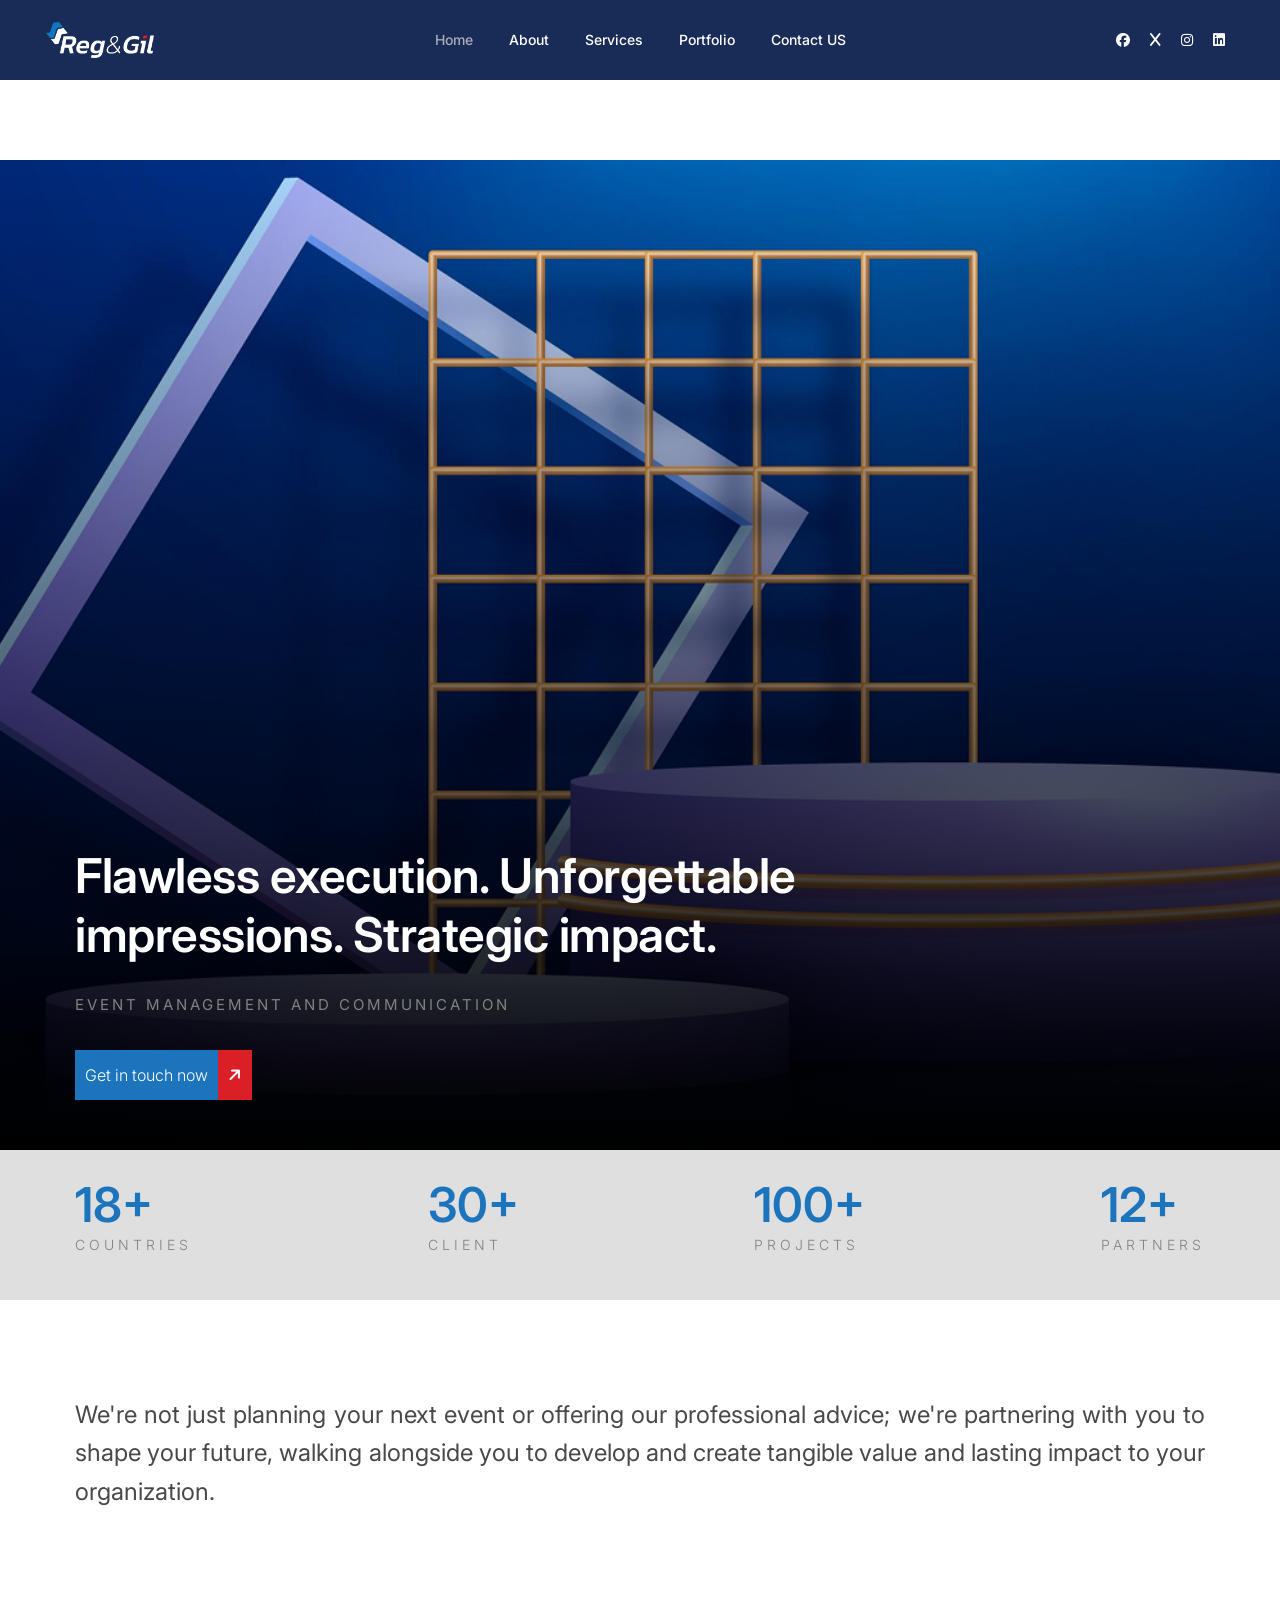
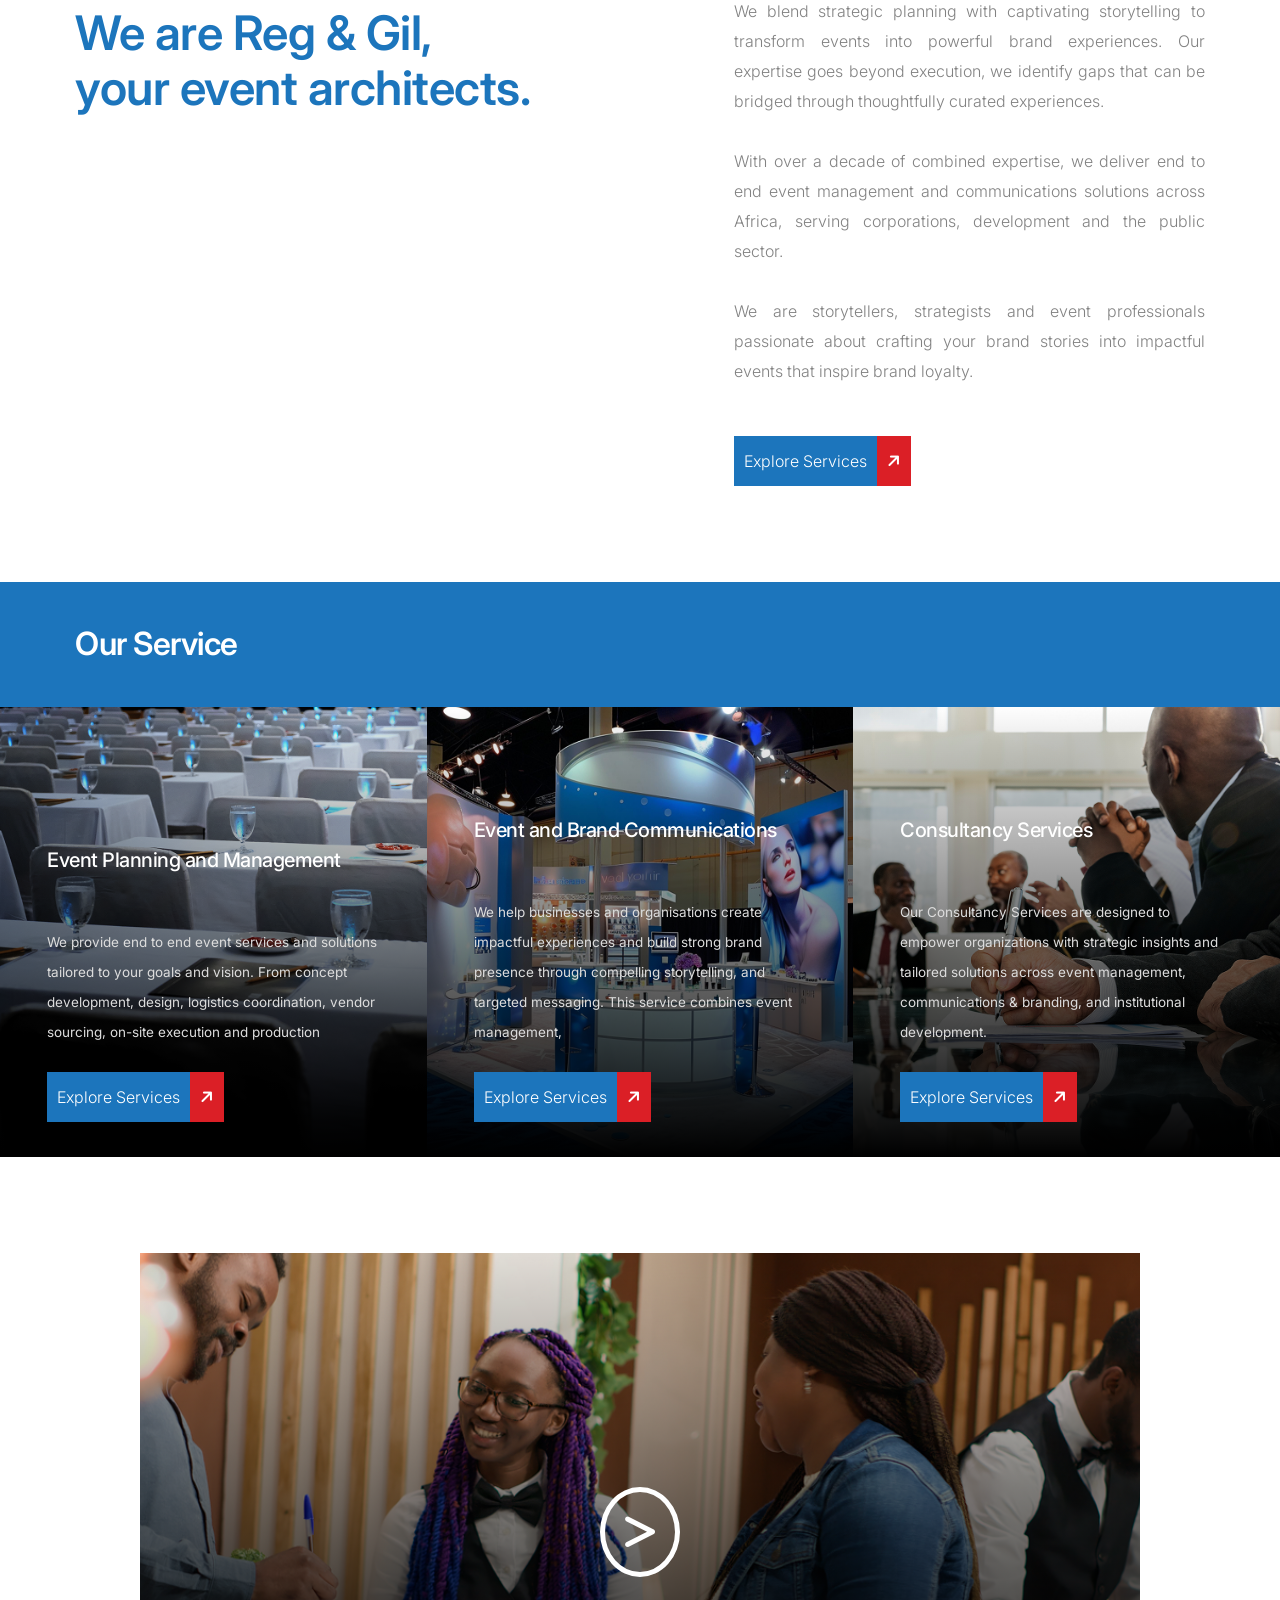
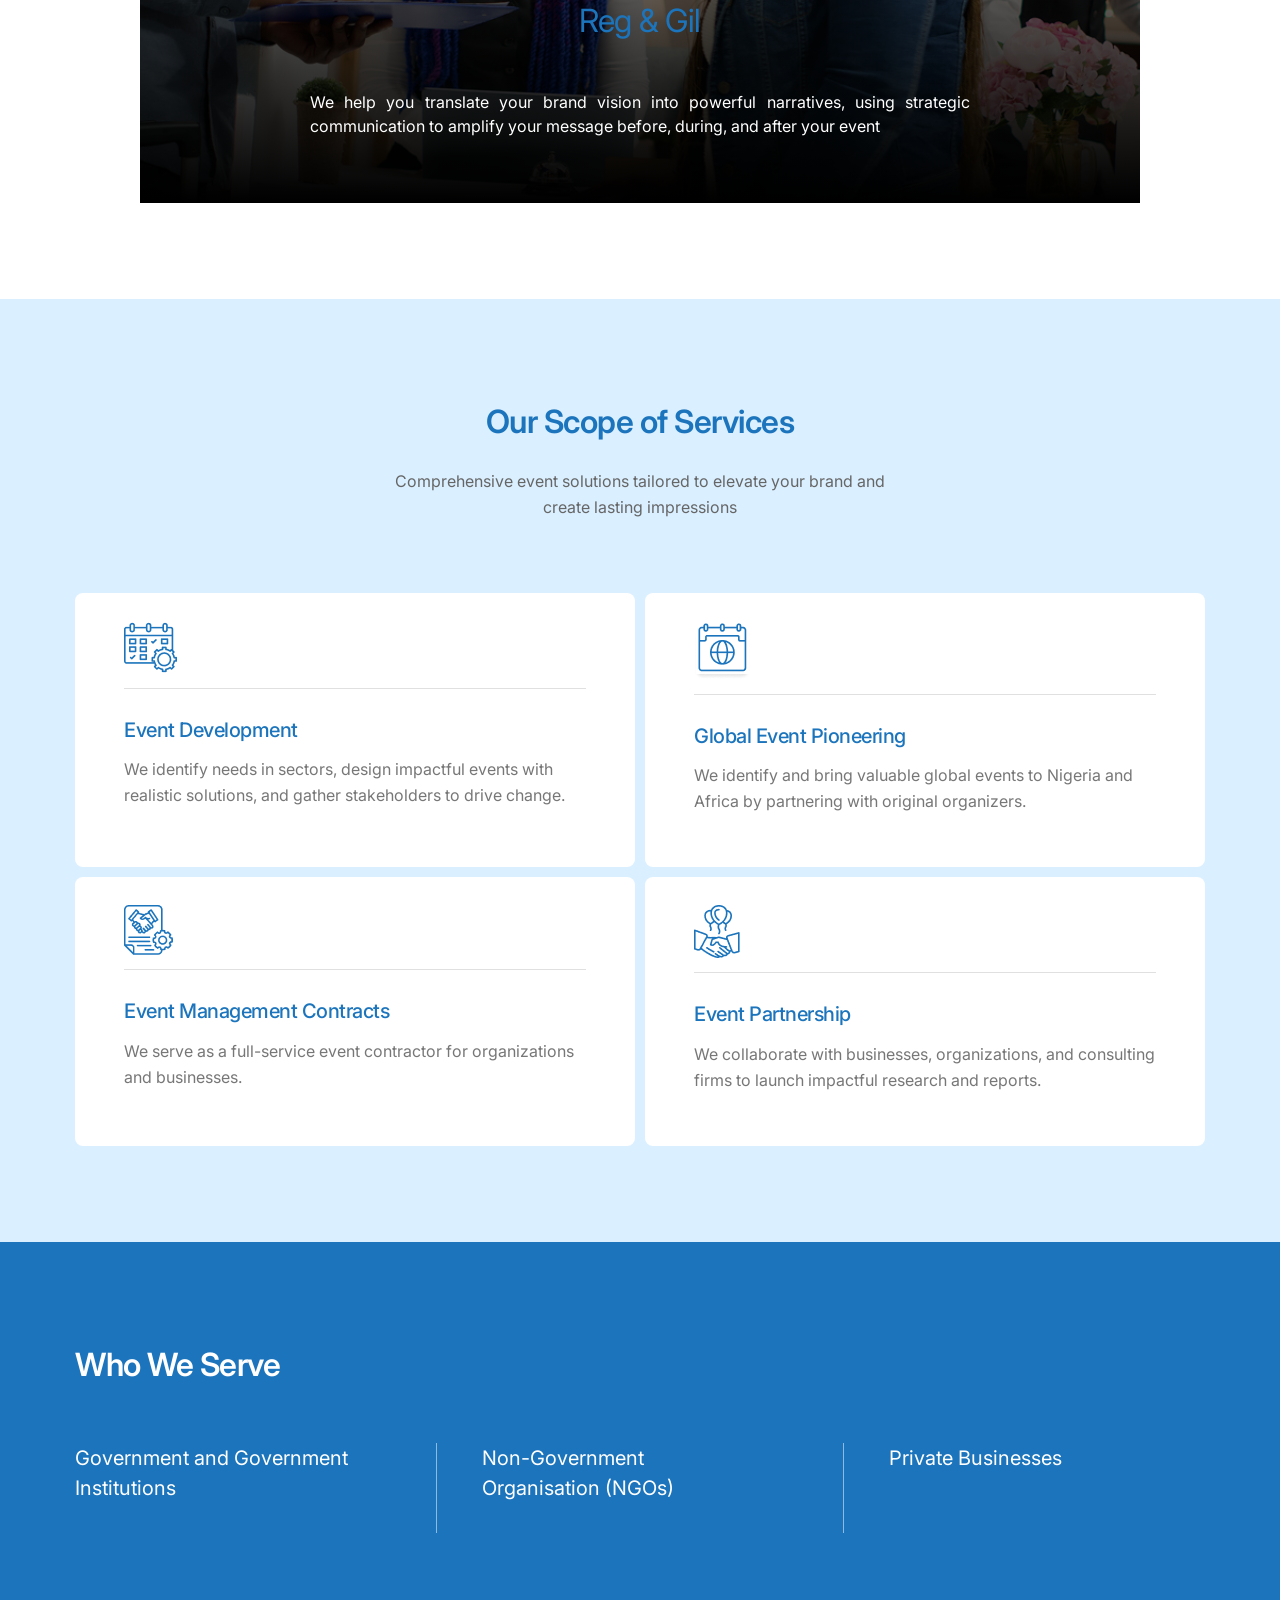
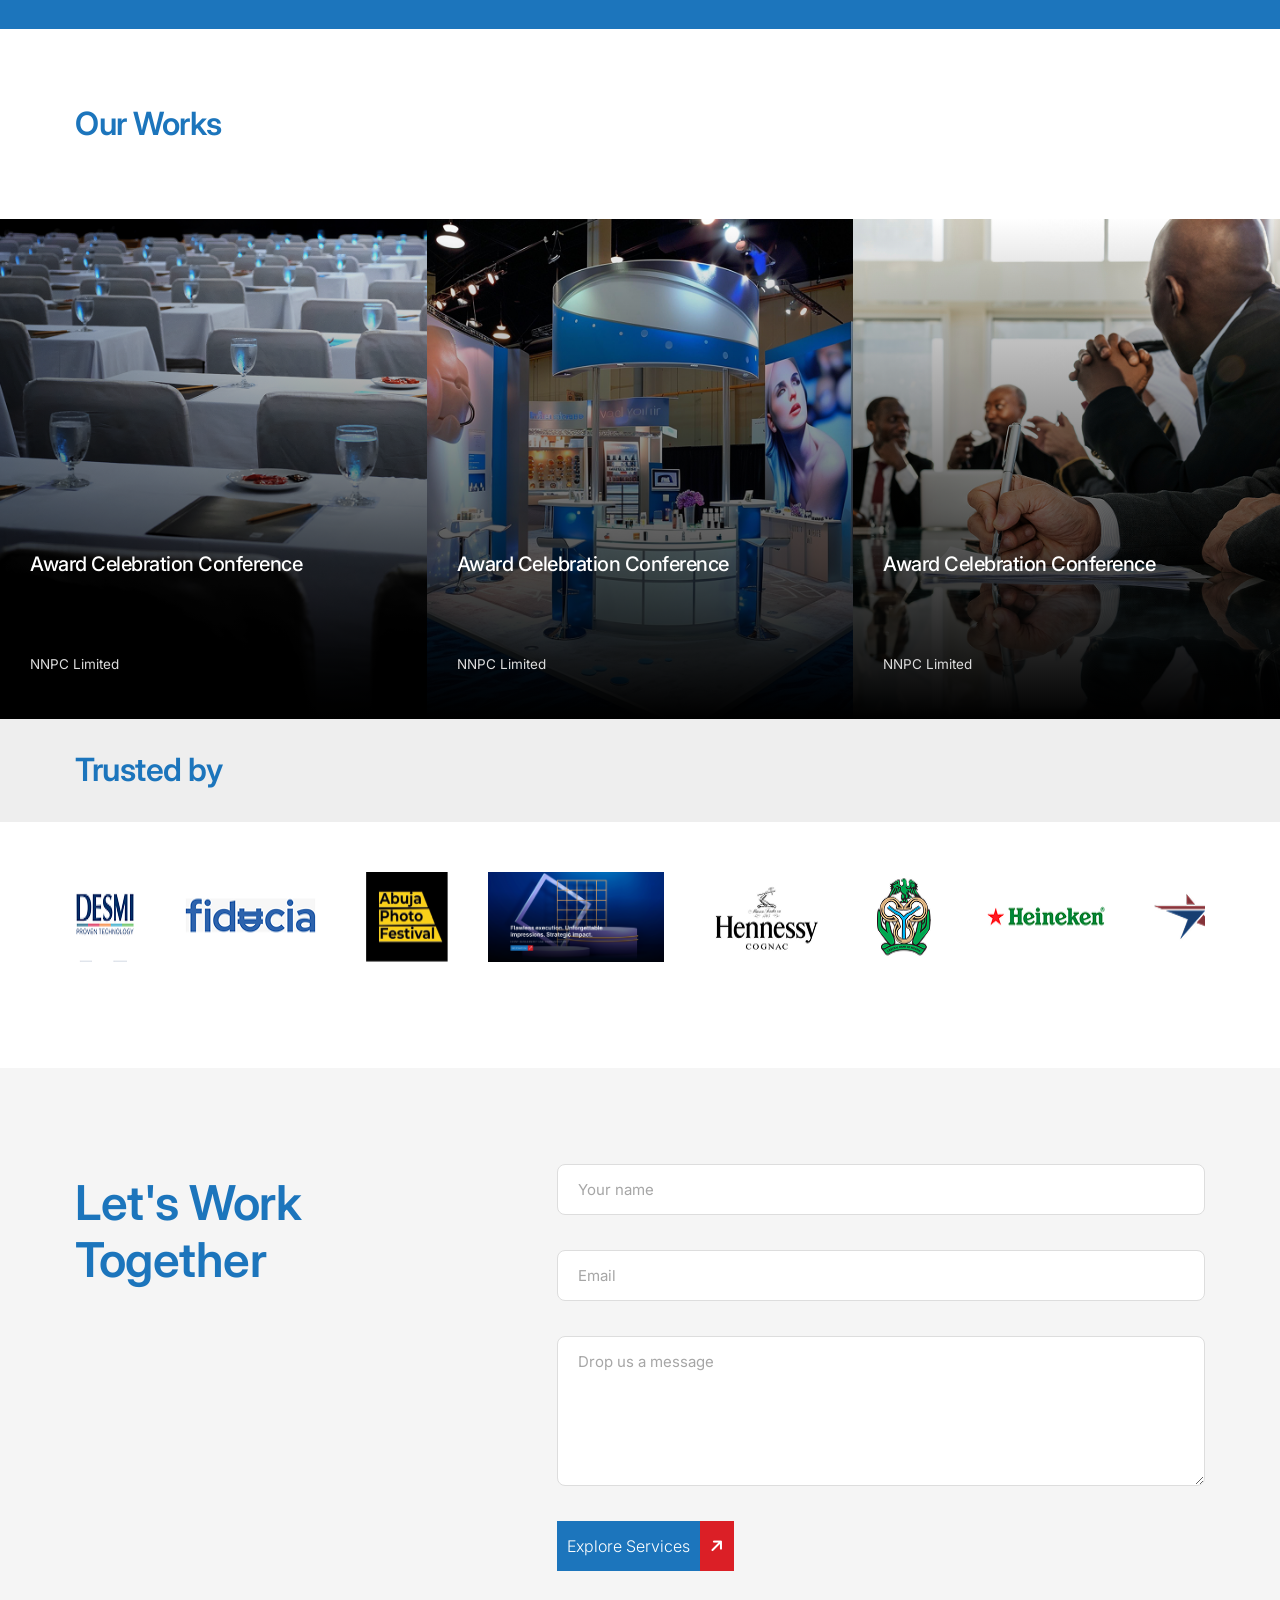
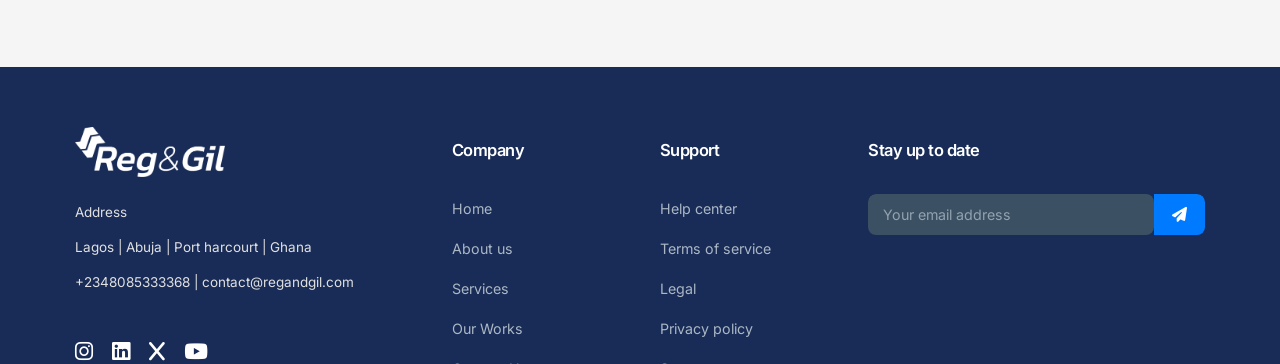
==== index.html @ 72f3567c "restyled nav bar and added links in footer" ====
<!DOCTYPE html>
<html class="no-js" lang="en">

<head>
    <title>Reg&Gil - Events and Project Mangement Consulting</title>
    <meta charset="utf-8" />
    <meta http-equiv="X-UA-Compatible" content="IE=edge" />
    <meta name="author" content="Reg&Gil" />
    <meta name="viewport" content="width=device-width,initial-scale=1.0,maximum-scale=1" />
    <meta name="description"
        content="Reg&Gil is a dynamic Event Management and Communications Consulting Firm specialising in Events and Project Management with over 10 years of combined experience." />
    <!-- favicon icon -->
    <link rel="shortcut icon" href="images/Asset 9Reg Favicon .png" />
    <!-- style sheets and font icons  -->
    <link rel="stylesheet" type="text/css" href="css/font-icons.min.css" />
    <link rel="stylesheet" type="text/css" href="css/theme-vendors.min.css" />
    <link rel="stylesheet" type="text/css" href="css/style.css" />
    <link rel="stylesheet" type="text/css" href="css/responsive.css" />
</head>

<body data-mobile-nav-trigger-alignment="right" data-mobile-nav-style="full-screen-menu"
    data-mobile-nav-bg-color="#333a3a">
    <!-- start header -->
    <header>
        <!-- start navigation -->
        <nav class="navbar navbar-expand-lg navbar-boxed navbar-dark header-light fixed-top header-reverse-scroll">
            <div class="container-fluid nav-header-container">
                <div class="col-auto col-sm-6 col-lg-2 me-auto ps-lg-0">
                    <a class="navbar-brand" href="#">
                        <img src="images/use/logo-white.png" data-at2x="images/use/logo-white.png" class="default-logo"
                            alt="" />
                        <img src="images/use/logo-dark.png" data-at2x="images/use/logo-dark.png" class="alt-logo"
                            alt="" />
                        <img src="images/use/logo-dark.png" data-at2x="images/use/logo-dark.png" class="mobile-logo"
                            alt="" />
                    </a>
                </div>
                <div class="col-auto col-lg-8 menu-order px-lg-0">
                    <button class="navbar-toggler float-end" type="button" data-bs-toggle="collapse"
                        data-bs-target="#navbarNav" aria-controls="navbarNav" aria-label="Toggle navigation">
                        <span class="navbar-toggler-line"></span>
                        <span class="navbar-toggler-line"></span>
                        <span class="navbar-toggler-line"></span>
                        <span class="navbar-toggler-line"></span>
                    </button>
                    <div class="collapse navbar-collapse justify-content-center" id="navbarNav">
                        <ul class="navbar-nav alt-font">
                            <li class="nav-item">
                                <a href="#" class="nav-link active">Home</a>
                            </li>
                            <li class="nav-item">
                                <a href="about.html" class="nav-link">About</a>
                            </li>
                            <li class="nav-item">
                                <a href="services.html" class="nav-link">Services</a>
                            </li>
                            <li class="nav-item">
                                <a href="portfolio.html" class="nav-link">Portfolio</a>
                            </li>
                            <li class="nav-item">
                                <a href="contact.html" class="nav-link">Contact US</a>
                            </li>
                        </ul>
                    </div>
                </div>
                <div class="col-auto col-lg-2 text-end pe-0 font-size-0">
                    <div class="header-social-icon d-inline-block">
                        <a href="#" target="_blank"><i class="fa-brands fab fab fa-facebook"></i></a>
                        <a href="#" target="_blank"><i class="fa-brands fa-x"></i></a>
                        <a href=" https://www.instagram.com/regandgil?igsh=Mml0amZzbTV4MjQ0" target="_blank"><i
                                class="fa-brands fa-instagram"></i></a>
                        <a href="https://www.linkedin.com/company/reg-gil-ltd/" target="_blank"><i
                                class="fa-brands fab fa-linkedin"></i></a>
                    </div>
                </div>
            </div>
        </nav>
        <!-- end navigation -->
    </header>
    <section class="banner-section" style="background-image: url('images/bg-home.png');">
        <div class="banner-overlay"></div>
        <div class="container banner-content-container">
            <div class="banner-content">
                <h2 class="home-banner-title">Flawless execution. Unforgettable impressions. Strategic impact.</h2>
                <p class="home-content">Event management and communication</p>
                <a href="contact.html">
                    <div style="display: flex; gap: 0; flex-wrap: nowrap; align-items: center; margin-top: 30px;">
                        <span
                            style="padding: 10px; background-color: #1c75bc; color: white; font-weight: 300; font-size: 16px;">Get
                            in touch now</span>
                        <span
                            style="padding: 10px; background-color: #db1f26; color: white; font-weight: 300; font-size: 16px;"><i
                                class="fas fa-arrow-right" style="transform: rotate(315deg);"></i></span>
                    </div>
                </a>
            </div>
        </div>
    </section>

    <section style="background-color: #dfdfdf; padding: 40px 0px;">
        <div class="container counter-display" style="display: flex; justify-content: space-between; gap: 20px;">
            <div>
                <p style="color: #1c75bc; font-size: 48px; font-weight: 600; margin-bottom: 10px;">18+</p>
                <p style="font-size: 14px; font-weight: 300; letter-spacing: 4px; margin: 0;">COUNTRIES</p>
            </div>
            <div>
                <p style="color: #1c75bc; font-size: 48px; font-weight: 600; margin-bottom: 10px;">30+</p>
                <p style="font-size: 14px; font-weight: 300; letter-spacing: 4px; margin: 0;">CLIENT</p>
            </div>
            <div>
                <p style="color: #1c75bc; font-size: 48px; font-weight: 600; margin-bottom: 10px;">100+</p>
                <p style="font-size: 14px; font-weight: 300; letter-spacing: 4px; margin: 0;">PROJECTS</p>
            </div>
            <div>
                <p style="color: #1c75bc; font-size: 48px; font-weight: 600; margin-bottom: 10px;">12+</p>
                <p style="font-size: 14px; font-weight: 300; letter-spacing: 4px; margin: 0;">PARTNERS</p>
            </div>
        </div>
    </section>

    <!-- start section -->
    <section class="big-section" id="about">
        <div class="container">
            <p style="color: #484848; font-size: 24px; margin-bottom: 85px; text-align: justify; line-height: 160%;">
                We're not just planning your next event or offering our professional advice; we're partnering with
                you to shape your future, walking alongside you to develop and create tangible value and lasting
                impact to your organization.</p>
            <div style="display: flex; justify-content: space-between; gap: 20px;" class="flex-to-column">
                <div class="col-11 col-xl-5 col-md-6 sm-margin-30px-bottom wow animate__fadeIn" data-wow-delay="0.1s">
                    <h3 class="alt-font font-weight-600 text-extra-dark-gray mb-0"
                        style="margin-top: 10px; color: #1c75bc;">
                        We are Reg & Gil,<br />
                        your event architects.
                    </h3>
                </div>
                <div class="col-11 col-xl-5 offset-xl-1 col-md-6 wow animate__fadeIn " data-wow-delay="0.2s">
                    <p class="text-large" style="text-align: justify; line-height: 30px;">
                        We blend strategic planning with captivating storytelling to transform events into powerful
                        brand experiences. Our expertise goes beyond execution, we identify gaps that can be bridged
                        through thoughtfully curated experiences. <br><br>
                        With over a decade of combined expertise, we deliver end to end event management and
                        communications solutions across Africa, serving corporations, development and the public
                        sector. <br><br>
                        We are storytellers, strategists and event professionals passionate about crafting your
                        brand stories into impactful events that inspire brand loyalty.
                    </p>
                    <a href="services.html">
                        <div style="display: flex; gap: 0; flex-wrap: nowrap; align-items: center; margin-top: 50px;">
                            <span
                                style="padding: 10px; background-color: #1c75bc; color: white; font-weight: 300; font-size: 16px;">Explore
                                Services</span>
                            <span
                                style="padding: 10px; background-color: #db1f26; color: white; font-weight: 300; font-size: 16px;"><i
                                    class="fas fa-arrow-right" style="transform: rotate(315deg);"></i></span>
                        </div>
                    </a>
                </div>
            </div>
        </div>
    </section>
    <!-- end section -->

    <section class="our-services-section">
        <div>
            <h3 class="container">Our Service</h3>
            <div class="services-flex">
                <div class="service-card"
                    style="background-image: url(images/blur-meeting.png); background-position: center; background-size: cover; background-repeat: no-repeat;">
                    <div
                        style="position: absolute; bottom: 0; left: 0; width: 100%; height: 100%; background: linear-gradient( to top, #000000, transparent );">
                    </div>
                    <div class="service-details">
                        <h3>Event Planning and Management</h3>
                        <p>We provide end to end event services and solutions tailored to your goals and vision.
                            From concept development, design, logistics coordination, vendor sourcing, on-site
                            execution and production</p>
                        <a href="services.html">
                            <div
                                style="display: flex; gap: 0; flex-wrap: nowrap; align-items: center; margin-top: 25px;">
                                <span
                                    style="padding: 10px; background-color: #1c75bc; color: white; font-weight: 300; font-size: 16px;">Explore
                                    Services</span>
                                <span
                                    style="padding: 10px; background-color: #db1f26; color: white; font-weight: 300; font-size: 16px;"><i
                                        class="fas fa-arrow-right" style="transform: rotate(315deg);"></i></span>
                            </div>
                        </a>
                    </div>
                </div>
                <div class="service-card"
                    style="background-image: url(images/display-showroom.png); background-position: center; background-size: cover; background-repeat: no-repeat;">
                    <div
                        style="position: absolute; bottom: 0; left: 0; width: 100%; height: 100%; background: linear-gradient( to top, #000000, transparent );">
                    </div>
                    <div class="service-details">
                        <h3>Event and Brand Communications</h3>
                        <p>We help businesses and organisations create impactful experiences and build strong brand
                            presence through compelling storytelling, and targeted messaging. This service combines
                            event management,</p>
                        <a href="services.html">
                            <div
                                style="display: flex; gap: 0; flex-wrap: nowrap; align-items: center; margin-top: 25px;">
                                <span
                                    style="padding: 10px; background-color: #1c75bc; color: white; font-weight: 300; font-size: 16px;">Explore
                                    Services</span>
                                <span
                                    style="padding: 10px; background-color: #db1f26; color: white; font-weight: 300; font-size: 16px;"><i
                                        class="fas fa-arrow-right" style="transform: rotate(315deg);"></i></span>
                            </div>
                        </a>
                    </div>
                </div>
                <div class="service-card"
                    style="background-image: url(images/diversity-people-international.png); background-position: center; background-size: cover; background-repeat: no-repeat;">
                    <div
                        style="position: absolute; bottom: 0; left: 0; width: 100%; height: 100%; background: linear-gradient( to top, #000000, transparent );">
                    </div>
                    <div class="service-details">
                        <h3>Consultancy Services</h3>
                        <p>Our Consultancy Services are designed to empower organizations with strategic insights
                            and tailored solutions across event management, communications & branding, and
                            institutional development.</p>
                        <a href="services.html">
                            <div
                                style="display: flex; gap: 0; flex-wrap: nowrap; align-items: center; margin-top: 25px;;">
                                <span
                                    style="padding: 10px; background-color: #1c75bc; color: white; font-weight: 300; font-size: 16px;">Explore
                                    Services</span>
                                <span
                                    style="padding: 10px; background-color: #db1f26; color: white; font-weight: 300; font-size: 16px;"><i
                                        class="fas fa-arrow-right" style="transform: rotate(315deg);"></i></span>
                            </div>
                        </a>
                    </div>
                </div>
            </div>
        </div>
    </section>


    </div>

    <section class="video-div">
        <div class="container">
            <div class="video-bg" style="position: relative;">
                <div
                    style="background: linear-gradient(to top, #000000, transparent); position: absolute; width: 100%; height: 100%;">
                </div>
                <div
                    style="position: absolute; bottom: 40px; left: 20px; right: 20px; display: flex; flex-direction: column; align-items: center; gap: 20px; text-align: justify;">
                    <i class="fas fa-greater-than arrow-right"></i>
                    <h4>Reg & Gil</h4>
                    <p>We help you translate your brand vision into powerful narratives, using strategic communication
                        to
                        amplify your message before, during, and after your event</p>
                </div>
            </div>
        </div>
    </section>

    <section class="scope-of-services-section">
        <div class="container">
            <h3>Our Scope of Services</h3>
            <p class="section-subtitle">Comprehensive event solutions tailored to elevate your brand and create lasting
                impressions</p>
            <div class="services-scope-grid">
                <div class="service-scope-card">
                    <img src="images/preferences_13380199.png" alt="preference-icon">
                    <hr />
                    <h3>Event Development</h3>
                    <p>We identify needs in sectors, design impactful events with realistic solutions, and gather
                        stakeholders to drive change.</p>
                </div>
                <div class="service-scope-card">

                    <img src="images/world_4548346.png" alt="world-icon">
                    <hr>
                    <h3>Global Event Pioneering</h3>
                    <p>We identify and bring valuable global events to Nigeria and Africa by partnering with original
                        organizers.</p>
                </div>
                <div class="service-scope-card">
                    <img src="images/Group.png" alt="group-icon">
                    <hr>
                    <h3>Event Management Contracts</h3>
                    <p>We serve as a full-service event contractor for organizations and businesses.</p>
                </div>
                <div class="service-scope-card">
                    <img src="images/Group (1).png" alt="group-icon_2">
                    <hr>
                    <h3>Event Partnership</h3>
                    <p>We collaborate with businesses, organizations, and consulting firms to launch impactful research
                        and reports.</p>
                </div>
            </div>
        </div>
    </section>

    <section class="who-we-serve-section">
        <div class="container">
            <h3>Who We Serve</h3>
            <div class="service-categories">
                <div class="category-item">
                    <p>Government and Government Institutions</p>
                </div>
                <div class="category-divider"></div>
                <div class="category-item">
                    <p>Non-Government <br> Organisation (NGOs)</p>
                </div>
                <div class="category-divider"></div>
                <div class="category-item">
                    <p>Private Businesses</p>
                </div>
            </div>
        </div>
    </section>

    <section class="our-works-section">
        <div>
            <h3 class="container">Our Works</h3>
            <div class="works-flex">
                <div class="work-card"
                    style="background-image: url(images/blur-meeting.png); background-position: center; background-size: cover; background-repeat: no-repeat;">
                    <div
                        style="position: absolute; bottom: 0; left: 0; width: 100%; height: 100%; background: linear-gradient( to top, #000000, transparent );">
                    </div>
                    <div class="work-details">
                        <h3>Award Celebration Conference</h3>
                        <p>NNPC Limited</p>
                    </div>
                </div>
                <div class="work-card"
                    style="background-image: url(images/display-showroom.png); background-position: center; background-size: cover; background-repeat: no-repeat;">
                    <div
                        style="position: absolute; bottom: 0; left: 0; width: 100%; height: 100%; background: linear-gradient( to top, #000000, transparent );">
                    </div>
                    <div class="work-details">
                        <h3>Award Celebration Conference</h3>
                        <p>NNPC Limited</p>
                    </div>
                </div>
                <div class="work-card"
                    style="background-image: url(images/diversity-people-international.png); background-position: center; background-size: cover; background-repeat: no-repeat;">
                    <div
                        style="position: absolute; bottom: 0; left: 0; width: 100%; height: 100%; background: linear-gradient( to top, #000000, transparent );">
                    </div>
                    <div class="work-details">
                        <h3>Award Celebration Conference</h3>
                        <p>NNPC Limited</p>
                    </div>
                </div>
            </div>
        </div>
    </section>

    <section class="trusted-by-section">
        <div class="trusted-container">
            <h3 class="container">Trusted by</h3>
        </div>
        <div class="container">
            <div class="logo-carousel" id="logo-carousel">
                <img src="images/use/partners/DESMI logo.png" alt="logo 1">
                <img src="images/use/partners/Fiducia logo.png" alt="logo 2">
                <img src="images/use/partners/Frame 102.png" alt="logo 3">
                <img src="images/use/partners/Frame 5.png" alt="logo 4">
                <img src="images/use/partners/Frame 80.png" alt="logo 5">
                <img src="images/use/partners/Frame 81.png" alt="logo 6">
                <img src="images/use/partners/Frame 82.png" alt="logo 7">
                <img src="images/use/partners/Frame 83.png" alt="logo 8">
                <img src="images/use/partners/Frame 84.png" alt="logo 9">
                <img src="images/use/partners/Frame 85.png" alt="logo 10">
                <img src="images/use/partners/Frame 86.png" alt="logo 11">
                <img src="images/use/partners/Frame 87.png" alt="logo 12">
                <img src="images/use/partners/Frame 88.png" alt="logo 13">
                <img src="images/use/partners/Frame 89.png" alt="logo 14">
                <img src="images/use/partners/Frame 90.png" alt="logo 15">
                <img src="images/use/partners/Frame 91.png" alt="logo 16">
                <img src="images/use/partners/Kogi State logo.png" alt="logo 17">
                <img src="images/use/partners/Lord ribs comedy festival.png" alt="logo 18">
                <img src="images/use/partners/Martell logo.png" alt="logo 19">
                <img src="images/use/partners/NGWF logo.png" alt="logo 20">
                <img src="images/use/partners/NMA logo.png" alt="logo 21">
                <img src="images/use/partners/P-CNGi logo.png" alt="logo 22">
                <img src="images/use/partners/Pharmasymbiosis logo.png" alt="logo 23">
                <img src="images/use/partners/PIGL logo.png" alt="logo 24">
                <img src="images/use/partners/PNC logo.png" alt="logo 25">
                <img src="images/use/partners/Promasidor logo.png" alt="logo 26">
                <img src="images/use/partners/The big break moment Africa.png" alt="logo 27">
                <img src="images/use/partners/DESMI logo.png" alt="logo 1">
                <img src="images/use/partners/Fiducia logo.png" alt="logo 2">
                <img src="images/use/partners/Frame 102.png" alt="logo 3">
                <img src="images/use/partners/Frame 5.png" alt="logo 4">
                <img src="images/use/partners/Frame 80.png" alt="logo 5">
                <img src="images/use/partners/Frame 81.png" alt="logo 6">
                <img src="images/use/partners/Frame 82.png" alt="logo 7">
                <img src="images/use/partners/Frame 83.png" alt="logo 8">
                <img src="images/use/partners/Frame 84.png" alt="logo 9">
                <img src="images/use/partners/Frame 85.png" alt="logo 10">
                <img src="images/use/partners/Frame 86.png" alt="logo 11">
                <img src="images/use/partners/Frame 87.png" alt="logo 12">
                <img src="images/use/partners/Frame 88.png" alt="logo 13">
                <img src="images/use/partners/Frame 89.png" alt="logo 14">
                <img src="images/use/partners/Frame 90.png" alt="logo 15">
                <img src="images/use/partners/Frame 91.png" alt="logo 16">
                <img src="images/use/partners/Kogi State logo.png" alt="logo 17">
                <img src="images/use/partners/Lord ribs comedy festival.png" alt="logo 18">
                <img src="images/use/partners/Martell logo.png" alt="logo 19">
                <img src="images/use/partners/NGWF logo.png" alt="logo 20">
                <img src="images/use/partners/NMA logo.png" alt="logo 21">
                <img src="images/use/partners/P-CNGi logo.png" alt="logo 22">
                <img src="images/use/partners/Pharmasymbiosis logo.png" alt="logo 23">
                <img src="images/use/partners/PIGL logo.png" alt="logo 24">
                <img src="images/use/partners/PNC logo.png" alt="logo 25">
                <img src="images/use/partners/Promasidor logo.png" alt="logo 26">
                <img src="images/use/partners/The big break moment Africa.png" alt="logo 27">
            </div>
        </div>
    </section>

    <div id="contactFormModal" class="modal" style="display: none;">
        <div class="modal-content">
            <span class="close-button">&times;</span>
            <h4 class="modal-title">Get in Touch!</h4>
            <p class="modal-description">Tell us about your needs and we'll get back to you shortly.</p>

            <!-- start contact form -->
            <form action="https://lithohtml.themezaa.com/email-templates/contact-form.php" method="post" novalidate="">
                <div class="row row-cols-1 row-cols-md-2">
                    <div class="col margin-30px-bottom sm-margin-25px-bottom">
                        <input class="medium-input bg-white margin-25px-bottom required" type="text" name="name"
                            placeholder="Name">
                        <select id="mainService" class="medium-input bg-white required" name="main_service">
                            <option value="">Select Main Service</option>
                            <option value="event-planning-and-management">Event Planning and Management
                            </option>
                            <option value="event-and-brand-communication">Event and Brand Communications
                            </option>
                            <option value="consultancy-service">Consultancy Services</option>
                            <option value="other-main">Other (Please Specify)</option>
                        </select>
                    </div>
                    <div class=" sm-margin-20px-bottom">
                        <input class="medium-input bg-white margin-25px-bottom required" type="email" name="email"
                            placeholder="Email address">
                        <select id="subService" class="medium-input bg-white margin-25px-bottom" name="sub_service"
                            style="display: none;">
                            <option value="">Select Sub-Service</option>
                        </select>

                        <input id="pleaseSpecify" class="medium-input bg-white mb-0" type="text" name="please_specify"
                            placeholder="Please specify your service" style="display: none;">
                    </div>
                    <div class=" sm-margin-20px-bottom">

                    </div>
                    <textarea class="medium-textarea bg-white h-200px" rows="6" name="comment"
                        placeholder="Your message"
                        style="width: 97%; margin-left: 15px; margin-right: 25px;"></textarea>
                    <div class="col text-start sm-margin-25px-bottom">
                        <input type="checkbox" name="terms_condition" id="terms_condition" value="1"
                            class="terms-condition d-inline-block align-top w-auto mb-0 margin-5px-top margin-10px-right">
                        <label for="terms_condition" class="text-small d-inline-block align-top w-85 md-w-90 xs-w-85">I
                            accept the
                            terms & conditions and I understand that my data will be hold securely in
                            accordance with the <a href="privacy.html" target="_blank"
                                class="text-decoration-underline text-extra-dark-gray">privacy
                                policy</a>.</label>
                    </div>
                    <div class="col text-center text-md-end">
                        <button id="project-contact-us-button"
                            class="btn btn-medium btn-gradient-light-purple-light-orange mb-0 submit" type="submit">Send
                            Message</button>
                    </div>
                </div>
                <div class="form-results d-none"></div>
            </form>
            <!-- end contact form -->
        </div>
    </div>

    <section class="contact-section">
        <div class="container">
            <div class="contact-content">
                <div class="contact-text">
                    <h1>Let's Work <br>Together</h1>
                </div>
                <div class="contact-form">
                    <input type="text" placeholder="Your name">
                    <input type="email" placeholder="Email">
                    <textarea placeholder="Drop us a message"></textarea>
                    <div style="display: flex; gap: 0; flex-wrap: nowrap; align-items: center; cursor: pointer;">
                        <span
                            style="padding: 10px; background-color: #1c75bc; color: white; font-weight: 300; font-size: 16px;">Explore
                            Services</span>
                        <span
                            style="padding: 10px; background-color: #db1f26; color: white; font-weight: 300; font-size: 16px;"><i
                                class="fas fa-arrow-right" style="transform: rotate(315deg);"></i></span>
                    </div>
                </div>
            </div>
        </div>
    </section>

    <footer class="site-footer">
        <div class="container footer-grid">
            <div class="footer-brand">
                <img src="images/use/logo-white.png" alt="Reg&Gil Logo" class="footer-logo">
                <p>Address</p>
                <p>Lagos | Abuja | Port harcourt | Ghana</p>
                <p>+2348085333368 | contact@regandgil.com</p>
                <div class="social-icons">
                    <a href="#"><i class="fab fa-instagram"></i></a>
                    <a href="#"><i class="fab fab fab fa-linkedin"></i></a>
                    <a href="#"><i class="fab fa-x"></i></a>
                    <a href="#"><i class="fab fab fa-youtube"></i></a>
                </div>
            </div>
            <div class="footer-links">
                <h4>Company</h4>
                <ul>
                    <li><a href="#">Home</a></li>
                    <li><a href="about.html">About us</a></li>
                    <li><a href="services.html">Services</a></li>
                    <li><a href="portfolio.html">Our Works</a></li>
                    <li><a href="contact.html">Contact Us</a></li>
                </ul>
            </div>
            <div class="footer-links">
                <h4>Support</h4>
                <ul>
                    <li><a href="#">Help center</a></li>
                    <li><a href="#">Terms of service</a></li>
                    <li><a href="#">Legal</a></li>
                    <li><a href="#">Privacy policy</a></li>
                    <li><a href="#">Status</a></li>
                </ul>
            </div>
            <div class="footer-newsletter">
                <h4>Stay up to date</h4>
                <div class="newsletter-input-group">
                    <input type="email" placeholder="Your email address">
                    <button type="submit"><i class="fas fa-paper-plane"></i></button>
                </div>
            </div>
        </div>
    </footer>
    <!-- start scroll to top -->
    <a class="scroll-top-arrow" href="javascript:void(0);"><i class="feather icon-feather-arrow-up"></i></a>
    <!-- end scroll to top -->
    <!-- javascript -->
    <script type="text/javascript" src="js/jquery.min.js"></script>
    <script type="text/javascript" src="js/theme-vendors.min.js"></script>
    <script type="text/javascript" src="js/main.js"></script>
    <script>
        document.addEventListener('DOMContentLoaded', () => {
            const carousel = document.getElementById('logo-carousel');
            if (!carousel) {
                console.warn('Logo carousel element not found. Automatic sliding disabled.');
                return;
            }

            const scrollSpeed = 0.5;
            let scrollInterval;
            let originalContentWidth = 0;

            function startScrolling() {
                clearInterval(scrollInterval);
                scrollInterval = setInterval(() => {
                    carousel.scrollLeft += scrollSpeed;
                    if (carousel.scrollLeft >= originalContentWidth) {
                        carousel.scrollLeft -= originalContentWidth;
                    }
                }, 10);
            }

            function stopScrolling() {
                clearInterval(scrollInterval);
            }

            startScrolling();

            carousel.addEventListener('mouseover', stopScrolling);
            carousel.addEventListener('mouseout', startScrolling);

            window.addEventListener('resize', () => {
                originalContentWidth = carousel.scrollWidth / 2;
                if (scrollInterval) {
                    stopScrolling();
                    startScrolling();
                }
            });

            setTimeout(() => {
                originalContentWidth = carousel.scrollWidth / 2;
                startScrolling();
            }, 500);
        });
    </script>
</body>

</html>
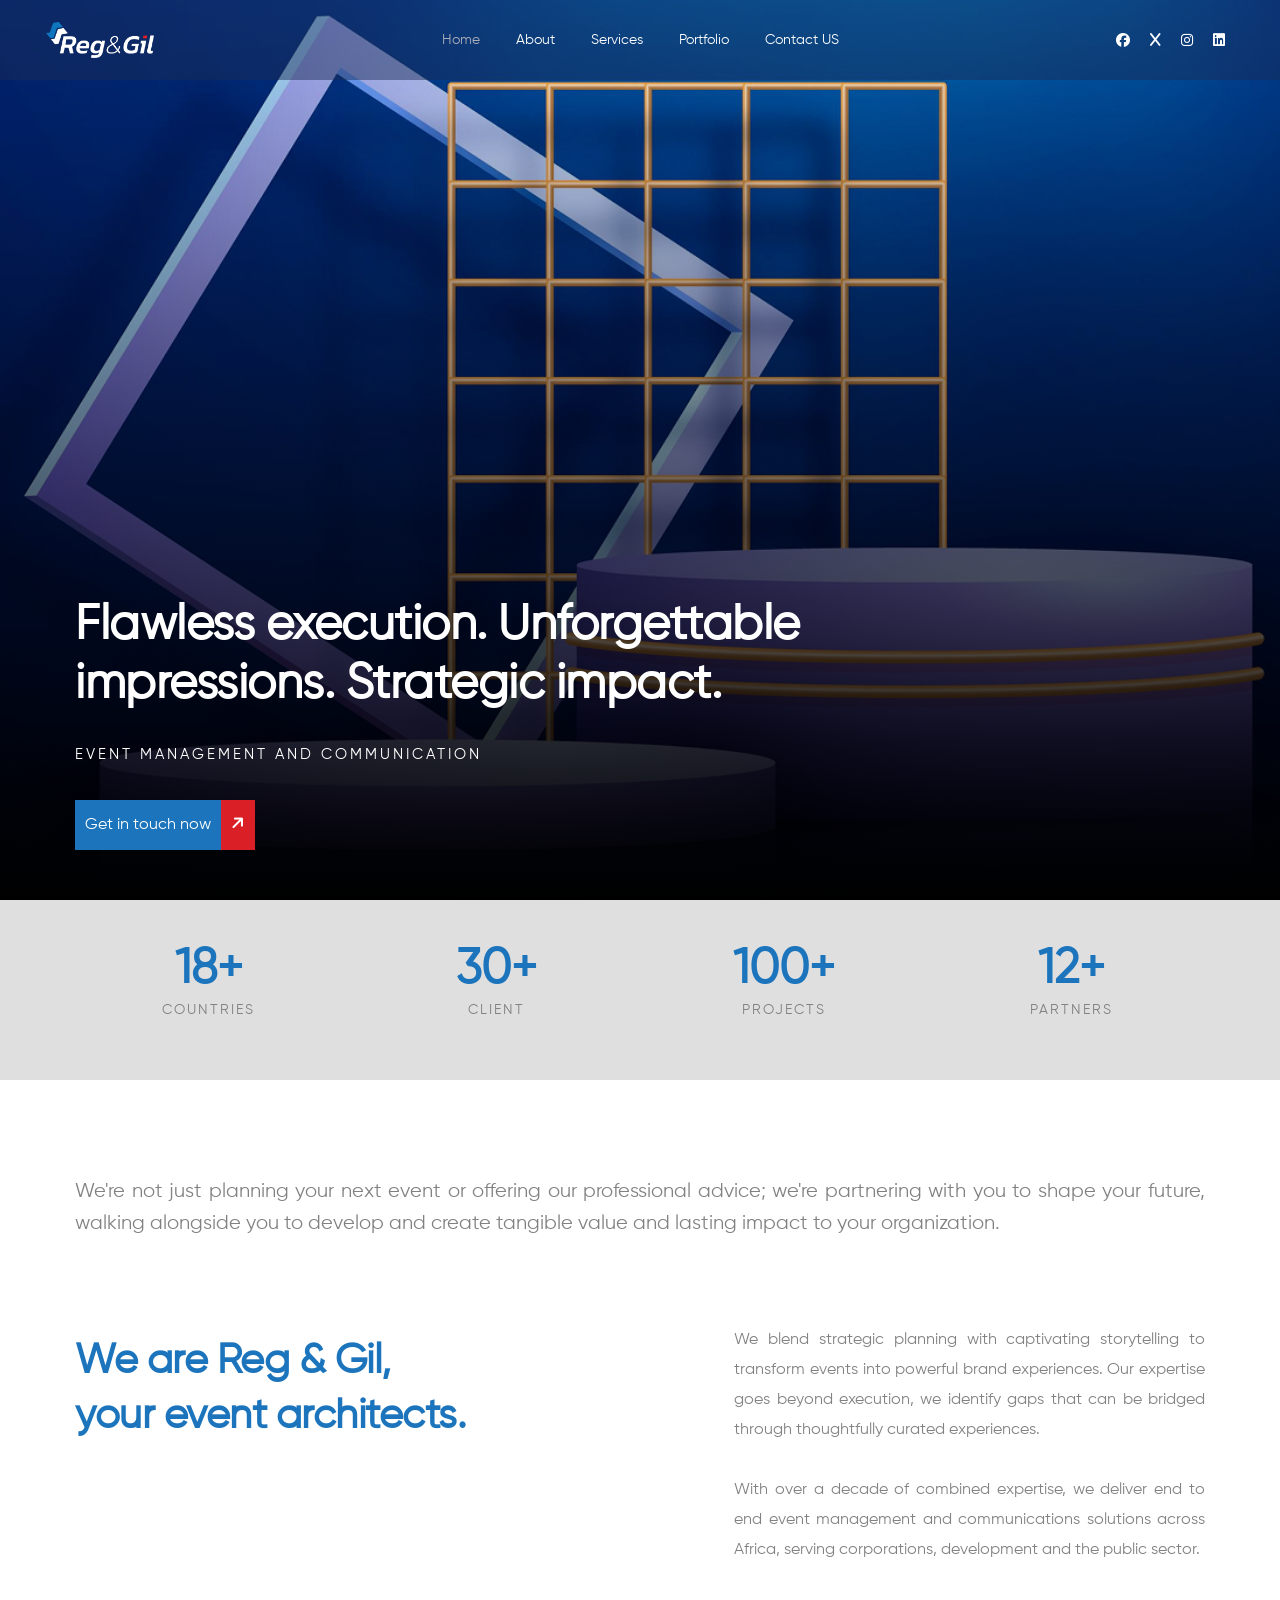
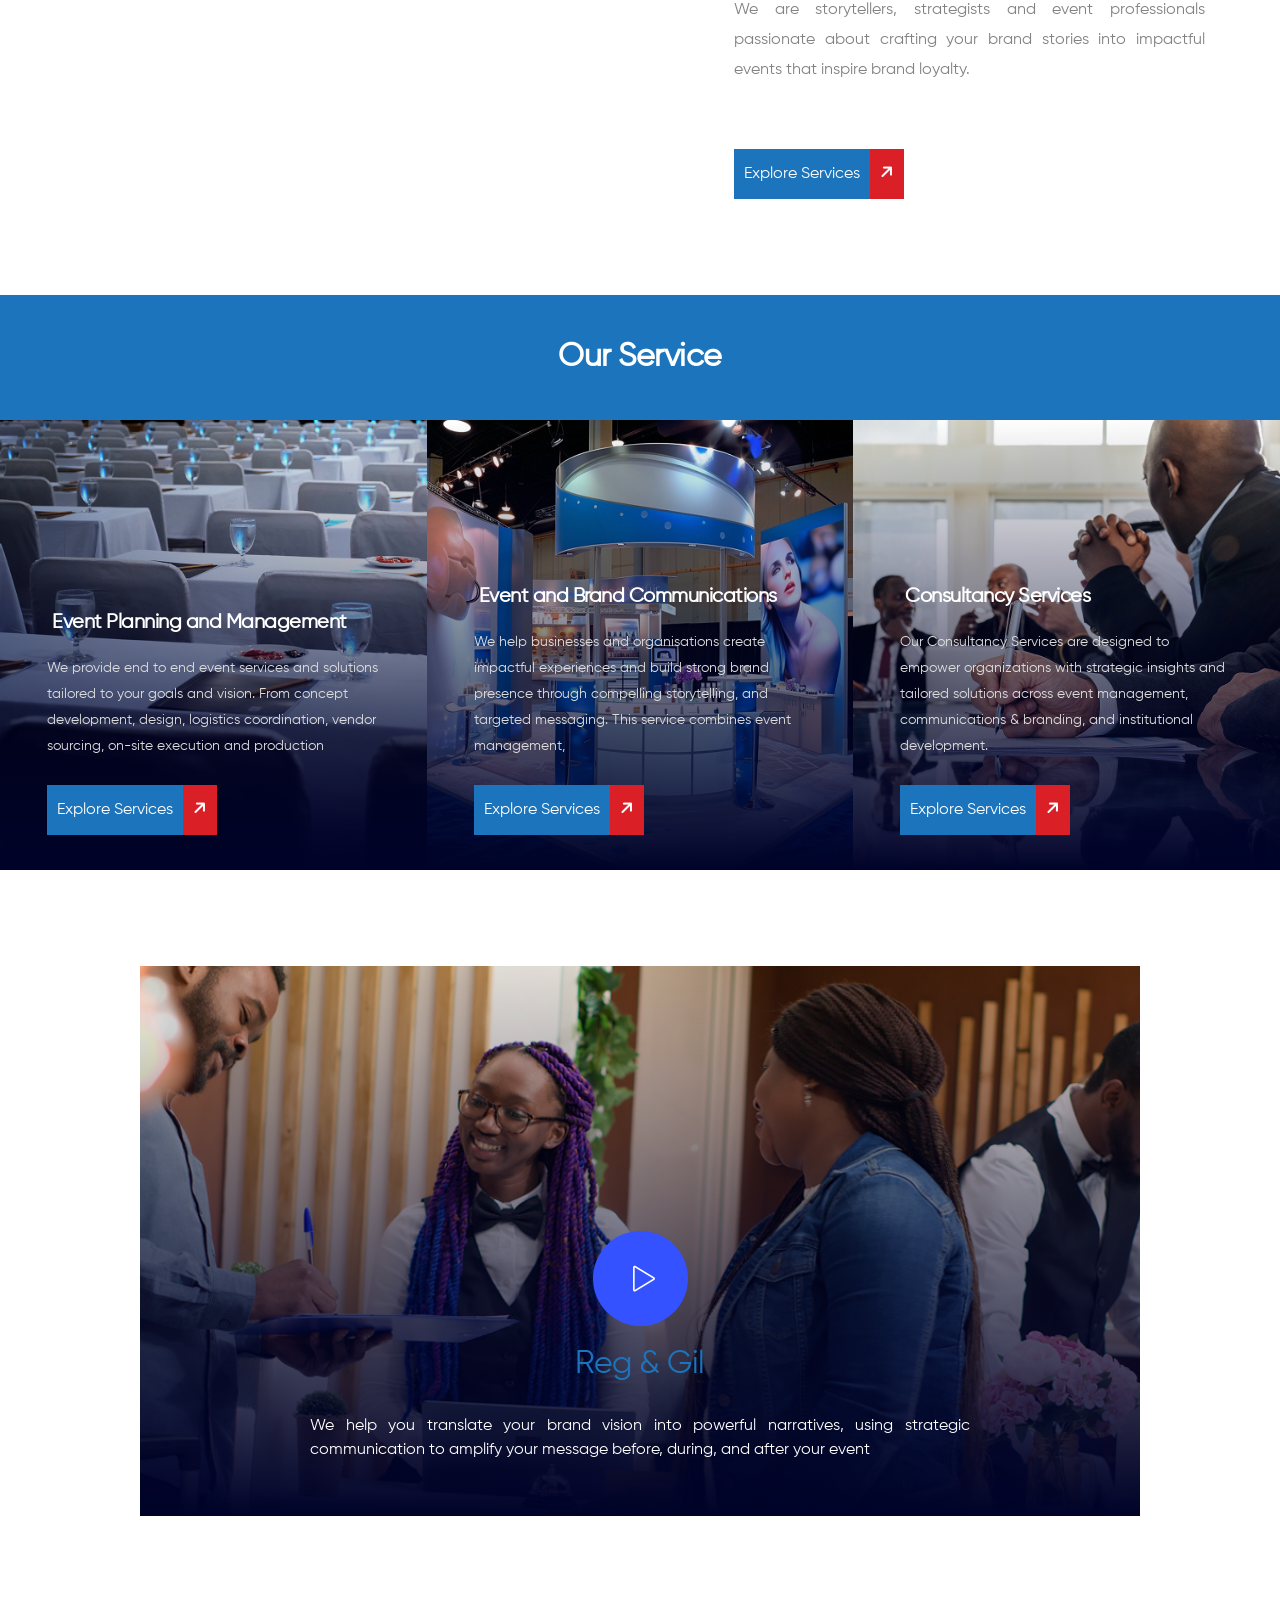
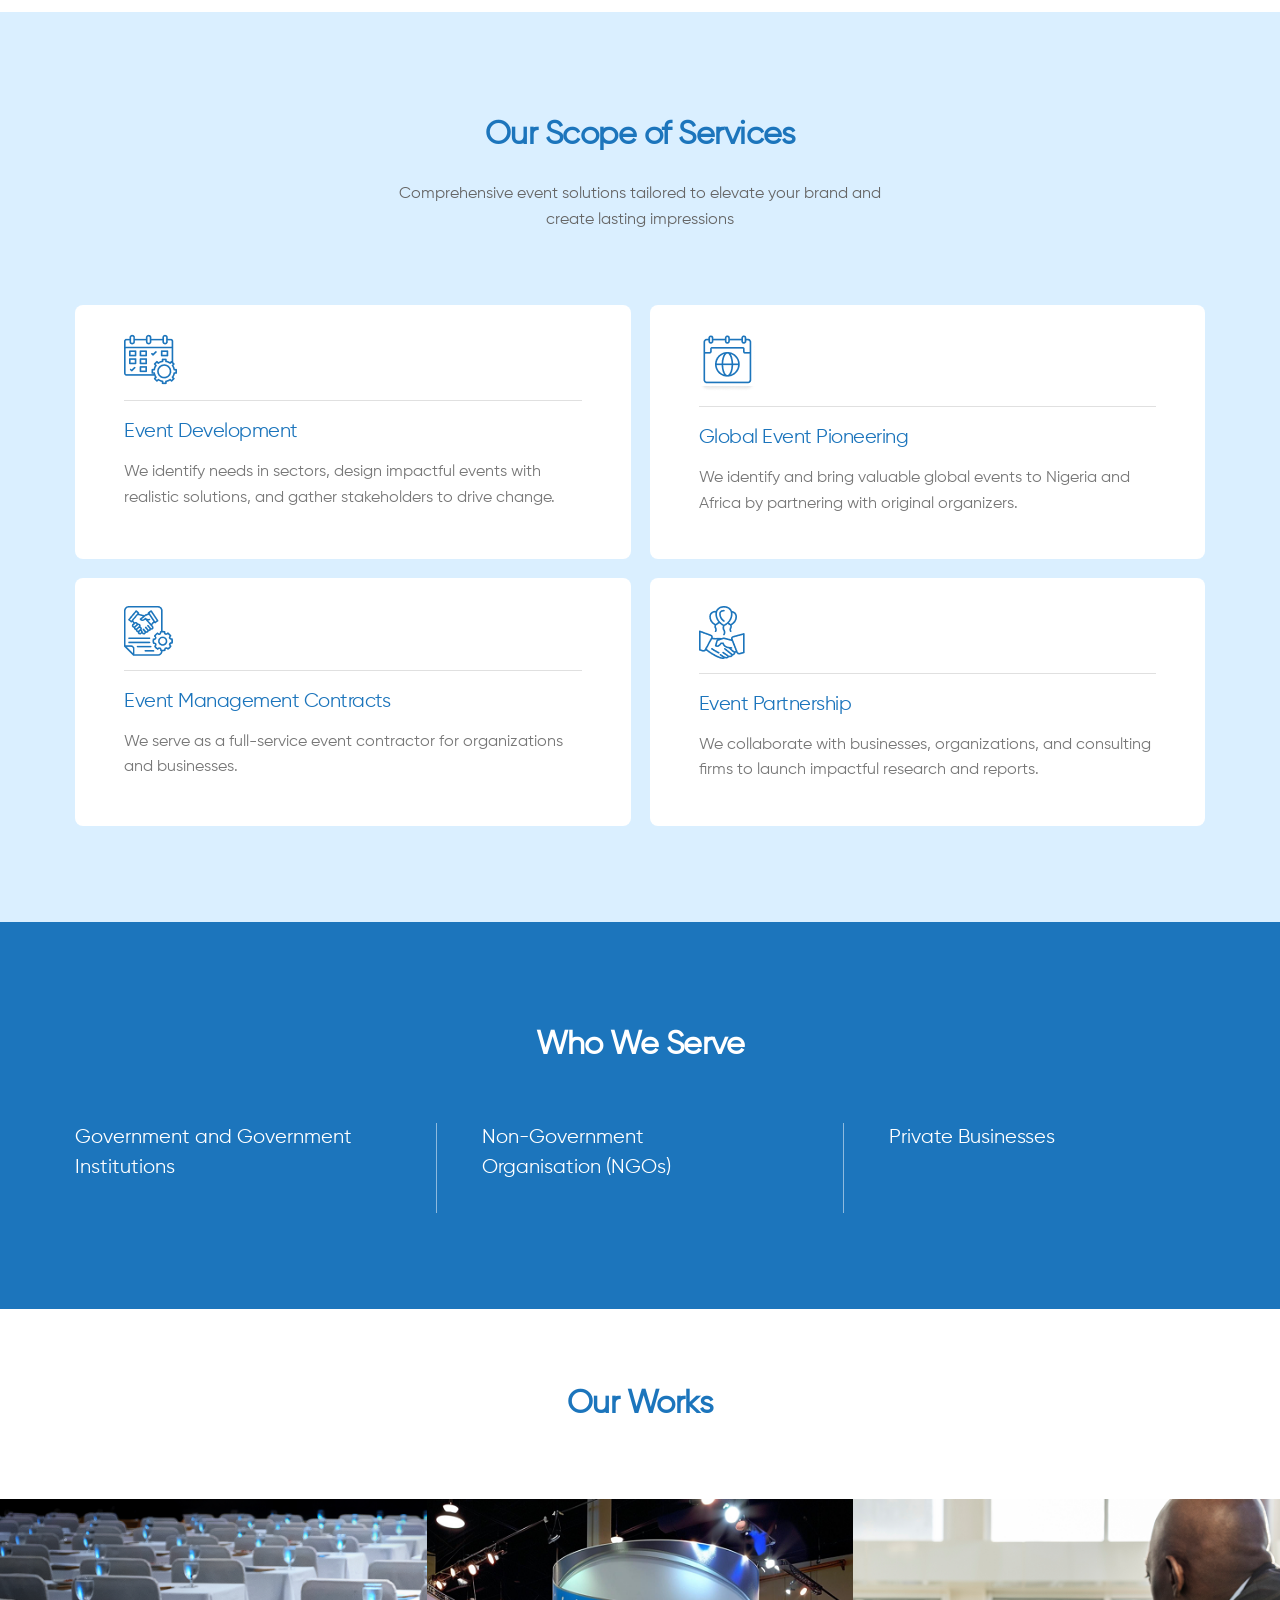
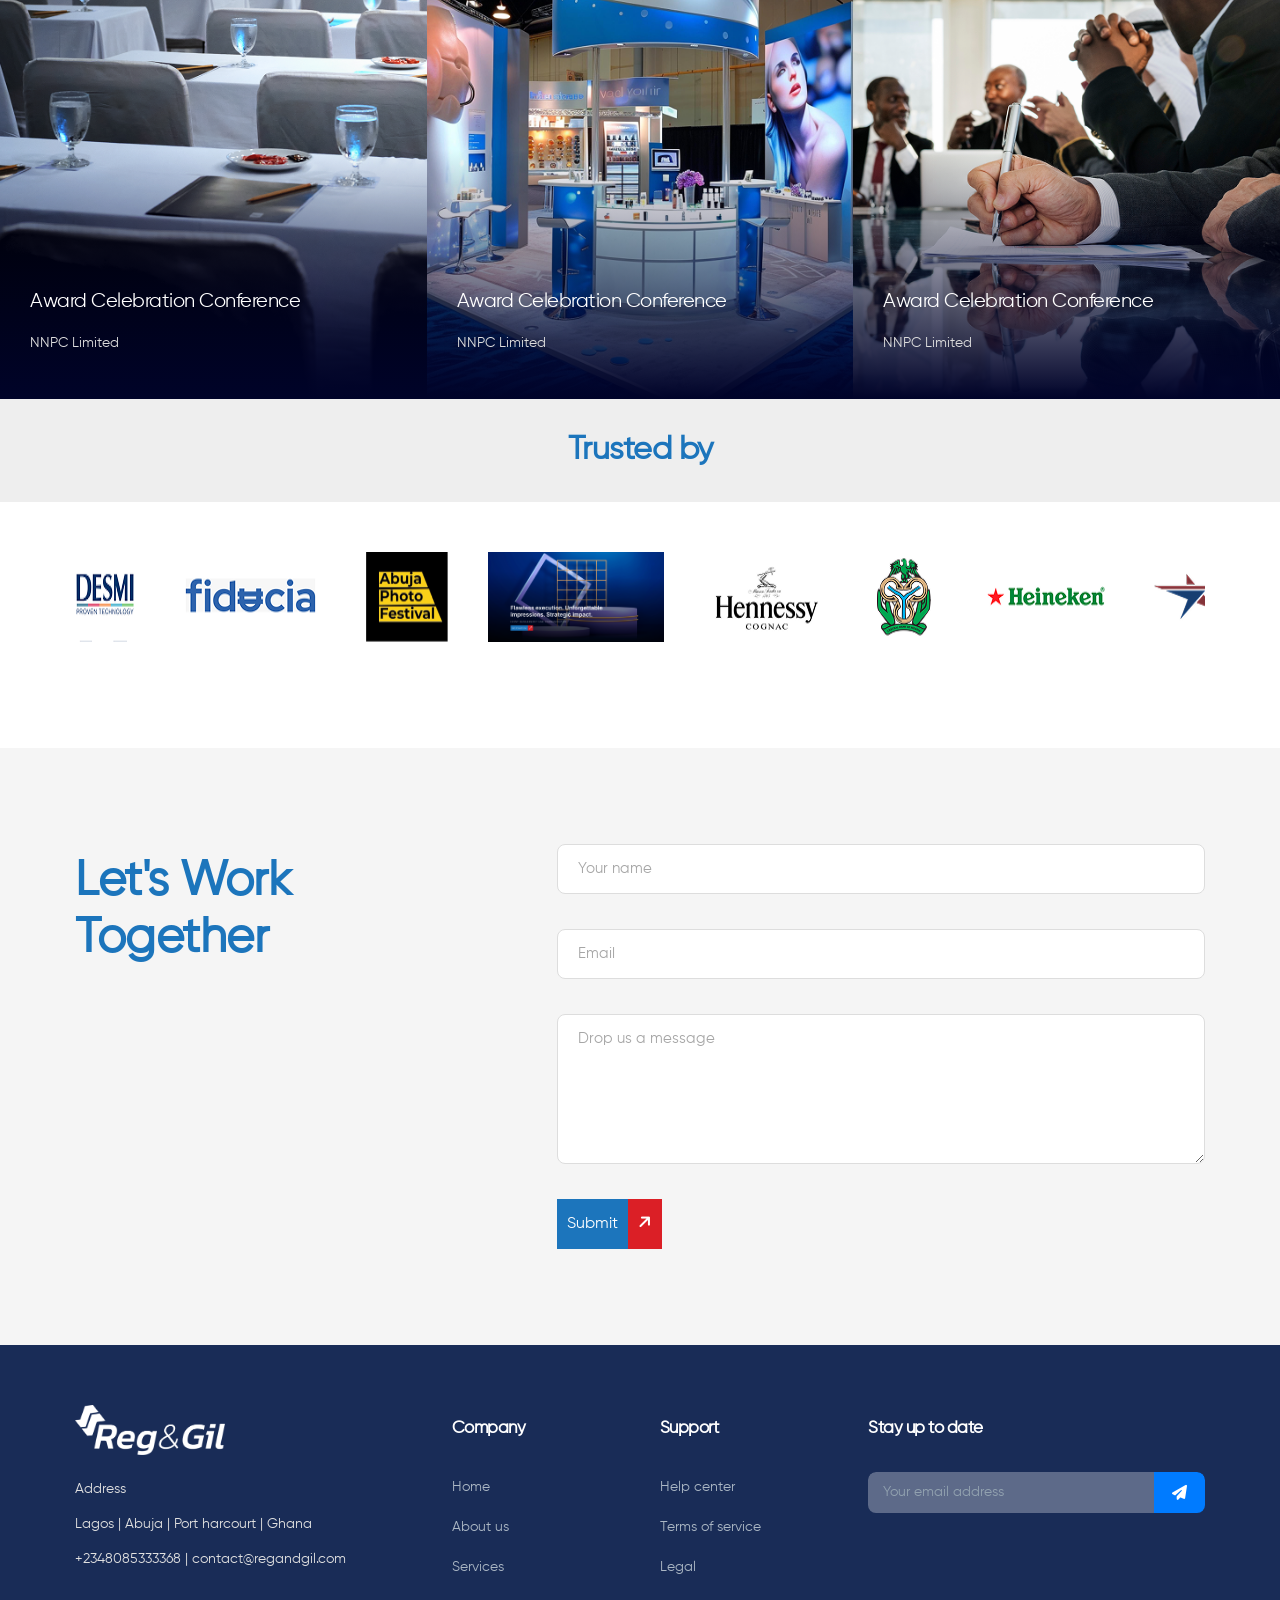
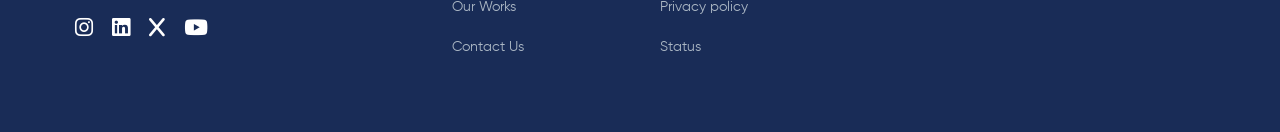
==== commit 563b4c19: "changes and reviews" ====
--- a/index.html
+++ b/index.html
@@ -83,8 +83,9 @@
             <div class="banner-content">
                 <h2 class="home-banner-title">Flawless execution. Unforgettable impressions. Strategic impact.</h2>
                 <p class="home-content">Event management and communication</p>
-                <a href="contact.html">
-                    <div style="display: flex; gap: 0; flex-wrap: nowrap; align-items: center; margin-top: 30px;">
+                <a href="contact.html" class="hover-button">
+                    <div class="button-content"
+                        style="display: flex; gap: 0; flex-wrap: nowrap; align-items: center; margin-top: 30px;">
                         <span
                             style="padding: 10px; background-color: #1c75bc; color: white; font-weight: 300; font-size: 16px;">Get
                             in touch now</span>
@@ -97,23 +98,23 @@
         </div>
     </section>
 
-    <section style="background-color: #dfdfdf; padding: 40px 0px;">
-        <div class="container counter-display" style="display: flex; justify-content: space-between; gap: 20px;">
-            <div>
-                <p style="color: #1c75bc; font-size: 48px; font-weight: 600; margin-bottom: 10px;">18+</p>
-                <p style="font-size: 14px; font-weight: 300; letter-spacing: 4px; margin: 0;">COUNTRIES</p>
-            </div>
-            <div>
-                <p style="color: #1c75bc; font-size: 48px; font-weight: 600; margin-bottom: 10px;">30+</p>
-                <p style="font-size: 14px; font-weight: 300; letter-spacing: 4px; margin: 0;">CLIENT</p>
-            </div>
-            <div>
-                <p style="color: #1c75bc; font-size: 48px; font-weight: 600; margin-bottom: 10px;">100+</p>
-                <p style="font-size: 14px; font-weight: 300; letter-spacing: 4px; margin: 0;">PROJECTS</p>
-            </div>
-            <div>
-                <p style="color: #1c75bc; font-size: 48px; font-weight: 600; margin-bottom: 10px;">12+</p>
-                <p style="font-size: 14px; font-weight: 300; letter-spacing: 4px; margin: 0;">PARTNERS</p>
+    <section class="counter-section">
+        <div class="container counter-display">
+            <div class="counter-item">
+                <p class="counter-number">18+</p>
+                <p class="counter-label">COUNTRIES</p>
+            </div>
+            <div class="counter-item">
+                <p class="counter-number">30+</p>
+                <p class="counter-label">CLIENT</p>
+            </div>
+            <div class="counter-item">
+                <p class="counter-number">100+</p>
+                <p class="counter-label">PROJECTS</p>
+            </div>
+            <div class="counter-item">
+                <p class="counter-number">12+</p>
+                <p class="counter-label">PARTNERS</p>
             </div>
         </div>
     </section>
@@ -121,7 +122,7 @@
     <!-- start section -->
     <section class="big-section" id="about">
         <div class="container">
-            <p style="color: #484848; font-size: 24px; margin-bottom: 85px; text-align: justify; line-height: 160%;">
+            <p style="color: #484848b0; font-size: 20px; margin-bottom: 85px; text-align: justify; line-height: 160%;">
                 We're not just planning your next event or offering our professional advice; we're partnering with
                 you to shape your future, walking alongside you to develop and create tangible value and lasting
                 impact to your organization.</p>
@@ -144,8 +145,9 @@
                         We are storytellers, strategists and event professionals passionate about crafting your
                         brand stories into impactful events that inspire brand loyalty.
                     </p>
-                    <a href="services.html">
-                        <div style="display: flex; gap: 0; flex-wrap: nowrap; align-items: center; margin-top: 50px;">
+                    <a href="services.html" class="hover-button">
+                        <div class="button-content"
+                            style="display: flex; gap: 0; flex-wrap: nowrap; align-items: center; margin-top: 50px;">
                             <span
                                 style="padding: 10px; background-color: #1c75bc; color: white; font-weight: 300; font-size: 16px;">Explore
                                 Services</span>
@@ -162,19 +164,20 @@
 
     <section class="our-services-section">
         <div>
-            <h3 class="container">Our Service</h3>
+            <h3 class="container text-center">Our Service</h3>
             <div class="services-flex">
                 <div class="service-card"
                     style="background-image: url(images/blur-meeting.png); background-position: center; background-size: cover; background-repeat: no-repeat;">
                     <div
-                        style="position: absolute; bottom: 0; left: 0; width: 100%; height: 100%; background: linear-gradient( to top, #000000, transparent );">
+                        style="position: absolute; bottom: 0; left: 0; width: 100%; height: 100%; background: linear-gradient( to top, #000329, transparent );">
                     </div>
                     <div class="service-details">
                         <h3>Event Planning and Management</h3>
-                        <p>We provide end to end event services and solutions tailored to your goals and vision.
+                        <p style="line-height: 26px;">We provide end to end event services and solutions tailored to
+                            your goals and vision.
                             From concept development, design, logistics coordination, vendor sourcing, on-site
                             execution and production</p>
-                        <a href="services.html">
+                        <a href="services.html" class="hover-button">
                             <div
                                 style="display: flex; gap: 0; flex-wrap: nowrap; align-items: center; margin-top: 25px;">
                                 <span
@@ -190,14 +193,15 @@
                 <div class="service-card"
                     style="background-image: url(images/display-showroom.png); background-position: center; background-size: cover; background-repeat: no-repeat;">
                     <div
-                        style="position: absolute; bottom: 0; left: 0; width: 100%; height: 100%; background: linear-gradient( to top, #000000, transparent );">
+                        style="position: absolute; bottom: 0; left: 0; width: 100%; height: 100%; background: linear-gradient( to top, #000329, transparent );">
                     </div>
                     <div class="service-details">
                         <h3>Event and Brand Communications</h3>
-                        <p>We help businesses and organisations create impactful experiences and build strong brand
+                        <p style="line-height: 26px;">We help businesses and organisations create impactful experiences
+                            and build strong brand
                             presence through compelling storytelling, and targeted messaging. This service combines
                             event management,</p>
-                        <a href="services.html">
+                        <a href="services.html" class="hover-button">
                             <div
                                 style="display: flex; gap: 0; flex-wrap: nowrap; align-items: center; margin-top: 25px;">
                                 <span
@@ -213,14 +217,15 @@
                 <div class="service-card"
                     style="background-image: url(images/diversity-people-international.png); background-position: center; background-size: cover; background-repeat: no-repeat;">
                     <div
-                        style="position: absolute; bottom: 0; left: 0; width: 100%; height: 100%; background: linear-gradient( to top, #000000, transparent );">
+                        style="position: absolute; bottom: 0; left: 0; width: 100%; height: 100%; background: linear-gradient( to top, #000329, transparent );">
                     </div>
                     <div class="service-details">
                         <h3>Consultancy Services</h3>
-                        <p>Our Consultancy Services are designed to empower organizations with strategic insights
+                        <p style="line-height: 26px;">Our Consultancy Services are designed to empower organizations
+                            with strategic insights
                             and tailored solutions across event management, communications & branding, and
                             institutional development.</p>
-                        <a href="services.html">
+                        <a href="services.html" class="hover-button">
                             <div
                                 style="display: flex; gap: 0; flex-wrap: nowrap; align-items: center; margin-top: 25px;;">
                                 <span
@@ -244,15 +249,25 @@
         <div class="container">
             <div class="video-bg" style="position: relative;">
                 <div
-                    style="background: linear-gradient(to top, #000000, transparent); position: absolute; width: 100%; height: 100%;">
+                    style="background: linear-gradient(to top, #000329, transparent); position: absolute; width: 100%; height: 100%;">
                 </div>
                 <div
-                    style="position: absolute; bottom: 40px; left: 20px; right: 20px; display: flex; flex-direction: column; align-items: center; gap: 20px; text-align: justify;">
-                    <i class="fas fa-greater-than arrow-right"></i>
+                    style="position: absolute; bottom: 40px; left: 20px; right: 20px; display: flex; flex-direction: column; align-items: center; text-align: justify;">
+                    <a href="https://www.youtube.com/watch?v=g0f_BRYJLJE"
+                        class="popup-youtube video-icon-box video-icon-large position-relative d-inline-block margin-25px-bottom wow animate__bounceIn"
+                        style="visibility: visible; animation-name: bounceIn;">
+                        <span>
+                            <span class="video-icon bg-neon-blue">
+                                <i class="icon-simple-line-control-play text-white"></i>
+                                <span class="video-icon-sonar">
+                                    <span class="video-icon-sonar-afr bg-neon-blue"></span>
+                                </span>
+                            </span>
+                        </span>
+                    </a>
                     <h4>Reg & Gil</h4>
                     <p>We help you translate your brand vision into powerful narratives, using strategic communication
-                        to
-                        amplify your message before, during, and after your event</p>
+                        to amplify your message before, during, and after your event</p>
                 </div>
             </div>
         </div>
@@ -298,7 +313,7 @@
 
     <section class="who-we-serve-section">
         <div class="container">
-            <h3>Who We Serve</h3>
+            <h3 class="text-center">Who We Serve</h3>
             <div class="service-categories">
                 <div class="category-item">
                     <p>Government and Government Institutions</p>
@@ -317,12 +332,12 @@
 
     <section class="our-works-section">
         <div>
-            <h3 class="container">Our Works</h3>
+            <h3 class="container text-center">Our Works</h3>
             <div class="works-flex">
                 <div class="work-card"
                     style="background-image: url(images/blur-meeting.png); background-position: center; background-size: cover; background-repeat: no-repeat;">
                     <div
-                        style="position: absolute; bottom: 0; left: 0; width: 100%; height: 100%; background: linear-gradient( to top, #000000, transparent );">
+                        style="position: absolute; bottom: 0; left: 0; width: 100%; height: 50%; background: linear-gradient( to top, #000329, transparent );">
                     </div>
                     <div class="work-details">
                         <h3>Award Celebration Conference</h3>
@@ -332,7 +347,7 @@
                 <div class="work-card"
                     style="background-image: url(images/display-showroom.png); background-position: center; background-size: cover; background-repeat: no-repeat;">
                     <div
-                        style="position: absolute; bottom: 0; left: 0; width: 100%; height: 100%; background: linear-gradient( to top, #000000, transparent );">
+                        style="position: absolute; bottom: 0; left: 0; width: 100%; height: 50%; background: linear-gradient( to top, #000329, transparent );">
                     </div>
                     <div class="work-details">
                         <h3>Award Celebration Conference</h3>
@@ -342,7 +357,7 @@
                 <div class="work-card"
                     style="background-image: url(images/diversity-people-international.png); background-position: center; background-size: cover; background-repeat: no-repeat;">
                     <div
-                        style="position: absolute; bottom: 0; left: 0; width: 100%; height: 100%; background: linear-gradient( to top, #000000, transparent );">
+                        style="position: absolute; bottom: 0; left: 0; width: 100%; height: 50%; background: linear-gradient( to top, #000329, transparent );">
                     </div>
                     <div class="work-details">
                         <h3>Award Celebration Conference</h3>
@@ -355,7 +370,7 @@
 
     <section class="trusted-by-section">
         <div class="trusted-container">
-            <h3 class="container">Trusted by</h3>
+            <h3 class="container text-center">Trusted by</h3>
         </div>
         <div class="container">
             <div class="logo-carousel" id="logo-carousel">
@@ -467,9 +482,17 @@
                                 policy</a>.</label>
                     </div>
                     <div class="col text-center text-md-end">
-                        <button id="project-contact-us-button"
-                            class="btn btn-medium btn-gradient-light-purple-light-orange mb-0 submit" type="submit">Send
-                            Message</button>
+                        <a href="services.html" class="hover-button">
+                            <div
+                                style="display: flex; gap: 0; flex-wrap: nowrap; align-items: center; margin-top: 25px;;">
+                                <span
+                                    style="padding: 10px; background-color: #1c75bc; color: white; font-weight: 300; font-size: 16px;">Explore
+                                    Services</span>
+                                <span
+                                    style="padding: 10px; background-color: #db1f26; color: white; font-weight: 300; font-size: 16px;"><i
+                                        class="fas fa-arrow-right" style="transform: rotate(315deg);"></i></span>
+                            </div>
+                        </a>
                     </div>
                 </div>
                 <div class="form-results d-none"></div>
@@ -490,8 +513,7 @@
                     <textarea placeholder="Drop us a message"></textarea>
                     <div style="display: flex; gap: 0; flex-wrap: nowrap; align-items: center; cursor: pointer;">
                         <span
-                            style="padding: 10px; background-color: #1c75bc; color: white; font-weight: 300; font-size: 16px;">Explore
-                            Services</span>
+                            style="padding: 10px; background-color: #1c75bc; color: white; font-weight: 300; font-size: 16px;">Submit</span>
                         <span
                             style="padding: 10px; background-color: #db1f26; color: white; font-weight: 300; font-size: 16px;"><i
                                 class="fas fa-arrow-right" style="transform: rotate(315deg);"></i></span>
--- a/css/style.css
+++ b/css/style.css
@@ -1,6 +1,10 @@
 @charset "UTF-8";
 @import url('https://fonts.googleapis.com/css2?family=Inter:ital,opsz,wght@0,14..32,100..900;1,14..32,100..900&display=swap');
 
+@font-face {
+    font-family: "Gilroy";
+    src: url(../fonts/Gilroy-Regular.ttf);
+}
 
 html {
     font-size: 14px;
@@ -22,7 +26,7 @@
     line-height: 30px;
     font-weight: 400;
     color: #828282;
-    font-family: "Inter", sans-serif;
+    font-family: "Gilroy", "Inter", sans-serif;
     padding: 0;
     margin: 0;
     -webkit-font-smoothing: antialiased;
@@ -72,15 +76,15 @@
     height: auto;
 }
 
+.flex-wrapper-div img{
+    width: 50px;
+}
+
 video {
     background-size: cover;
     display: table-cell;
     vertical-align: middle;
     width: 100%;
-}
-
-p {
-    margin: 0 0 25px;
 }
 
 b,
@@ -326,7 +330,7 @@
 }
 
 h3 {
-    font-size: 3.4rem;
+    font-size: 2.9rem;
     line-height: 3.9rem;
 }
 
@@ -11524,7 +11528,7 @@
 
 .navbar {
     padding: 0;
-    background-color: #192c57;
+    background-color: #192c577a;
 }
 
 .navbar.navbar-boxed {
@@ -21029,71 +21033,6 @@
     box-shadow: none;
 }
 
-footer .footer-logo img {
-    max-height: 36px;
-}
-
-footer ul {
-    padding-left: 0;
-    list-style: none;
-}
-
-footer ul li {
-    margin-bottom: 7px;
-}
-
-footer ul li:last-child {
-    margin-bottom: 0;
-}
-
-footer .footer-top ul li.media {
-    margin-bottom: 25px;
-}
-
-footer .footer-top ul li.media:last-child {
-    margin-bottom: 0;
-}
-
-footer .instagram-follow-api ul li {
-    margin-bottom: 0
-}
-
-footer .footer-horizontal-link li {
-    margin-right: 35px;
-    list-style: none;
-    margin-bottom: 0
-}
-
-footer .footer-horizontal-link li:last-child {
-    margin-right: 0
-}
-
-.footer-dark,
-.footer-dark a {
-    color: #8890A4;
-}
-
-.footer-dark a:hover {
-    color: #fff;
-}
-
-.footer-dark .footer-social a {
-    color: #fff;
-}
-
-.footer-dark .footer-social a:hover {
-    color: #8890A4;
-}
-
-.footer-sticky {
-    position: fixed;
-    width: 100%;
-    bottom: 0;
-    left: 0;
-    right: 0;
-    z-index: 0;
-}
-
 .scroll-top-arrow,
 .scroll-top-arrow:focus {
     background: #fff;
@@ -21122,36 +21061,6 @@
     transform: translateY(-2px);
 }
 
-footer .instafeed-grid.gutter-small {
-    margin-left: -5px;
-    margin-right: -5px;
-}
-
-footer .instafeed-grid.gutter-very-small {
-    margin-left: -3px;
-    margin-right: -3px;
-}
-
-footer .instafeed-grid.gutter-medium {
-    margin-left: -7px;
-    margin-right: -7px;
-}
-
-footer .instafeed-grid.gutter-large {
-    margin-left: -10px;
-    margin-right: -10px;
-}
-
-footer .instafeed-grid.gutter-extra-large {
-    margin-left: -15px;
-    margin-right: -15px;
-}
-
-footer .instafeed-grid.gutter-double-extra-large {
-    margin-left: -20px;
-    margin-right: -20px;
-}
-
 .home-startup .ares {
     background: rgba(0, 0, 0, 0.5);
     transition: 0.3s ease-in-out;
@@ -23197,8 +23106,7 @@
 
 .banner-section {
     position: relative;
-    min-height: 110vh;
-    margin-top: 80px;
+    height: 100vh;
     background-repeat: no-repeat;
     background-size: cover;
     background-position: top center;
@@ -23235,6 +23143,9 @@
 .home-content {
     text-transform: uppercase;
     letter-spacing: 3px;
+    color: white;
+    font-weight: 200;
+    margin: 0px;
 }
 
 .container {
@@ -23377,11 +23288,12 @@
     flex-grow: 1;
     padding: 12px 15px;
     border: none;
-    background-color: #3b5062;
+    background-color: #ffffff4b;
     color: #ffffff;
     font-size: 0.95em;
     outline: none;
-    border-radius: 8px;
+    border-top-left-radius: 8px;
+    border-bottom-left-radius: 8px;
 }
 
 .newsletter-input-group input[type="email"]::placeholder {
@@ -23492,8 +23404,9 @@
 .service-details h3 {
     font-size: 20px;
     color: white;
-    margin-bottom: 4px !important;
-    font-weight: 500;
+    font-weight: 600;
+    padding: 0px;
+    margin: 5px;
 }
 
 .service-details p {
@@ -23545,8 +23458,9 @@
 .work-details h3 {
     font-size: 20px;
     color: white;
-    margin-bottom: -10px !important;
+    padding: 0;
     font-weight: 500;
+    margin: 0;
 }
 
 .work-details p {
@@ -23644,7 +23558,7 @@
 .services-scope-grid {
     display: grid;
     grid-template-columns: repeat(2, minmax(280px, 1fr));
-    gap: 10px;
+    gap: 19px;
     margin-top: 20px;
 }
 
@@ -23660,6 +23574,7 @@
     color: #1c75bc;
     margin-bottom: 0px;
     font-weight: 500;
+    margin-top: -10px;
 }
 
 .service-scope-card p {
@@ -23734,15 +23649,9 @@
 }
 
 @media (max-width: 768px) {
-    .values-container {
-        flex-direction: column;
-        align-items: center;
-    }
 
     .value-item {
         width: 90%;
-        max-width: 400px;
-        margin-bottom: 20px;
         border-right: none;
     }
 }
@@ -23793,12 +23702,10 @@
     background-color: #001f3f;
     display: flex;
     align-items: flex-end;
-    padding-bottom: 20px;
-    height: 530px;
     margin-top: 7px;
 }
 
-.left-panel img {
+.cover-background.img {
     width: 100%;
     height: 100%;
     object-fit: cover;
@@ -23810,7 +23717,7 @@
 }
 
 .left-panel .overlay {
-    position: relative;
+    position: absolute;
     z-index: 1;
     color: #fff;
     padding: 20px;
@@ -23825,7 +23732,7 @@
     margin: 0;
     padding-left: 20px;
     position: absolute;
-    bottom: 20px;
+    bottom: 50px;
     left: 0px;
 }
 
@@ -24044,4 +23951,84 @@
         padding: 8px 12px;
         font-size: 1em;
     }
+}
+
+.hover-button {
+    transition: all 0.3s ease;
+    display: inline-block;
+}
+
+.hover-button:hover {
+    transform: scale(1.05);
+}
+
+.chevron {
+    padding: 20px;
+    border: 3px solid #1c75bc;
+    border-radius: 101%
+}
+
+.counter-section {
+    background-color: #dfdfdf;
+    padding: 40px 0;
+}
+
+.container {
+    max-width: 1200px;
+    margin: 0 auto;
+    padding: 0 20px;
+}
+
+.counter-display {
+    display: flex;
+    justify-content: space-between;
+    gap: 20px;
+    flex-wrap: wrap;
+    text-align: center;
+}
+
+.counter-item {
+    flex: 1 1 calc(25% - 20px);
+    min-width: 150px;
+    padding: 15px 0;
+}
+
+.counter-number {
+    color: #1c75bc;
+    font-size: clamp(36px, 5vw, 48px);
+    font-weight: 600;
+    margin-bottom: 10px;
+    margin-top: 0; /* Ensure no default top margin */
+}
+
+.counter-label {
+    font-size: clamp(12px, 2vw, 14px);
+    font-weight: 300;
+    letter-spacing: 2px;
+    margin: 0;
+}
+
+@media (max-width: 768px) {
+    .counter-display {
+        gap: 15px;
+    }
+
+    .counter-item {
+        flex: 1 1 calc(50% - 15px);
+        min-width: unset;
+    }
+}
+
+@media (max-width: 480px) {
+    .counter-display {
+        gap: 10px !important;
+    }
+
+    .counter-item {
+        flex: 1 1 100%;
+    }
+
+    .counter-number {
+        margin-bottom: 5px;
+    }
 }
--- a/css/responsive.css
+++ b/css/responsive.css
@@ -5055,6 +5055,10 @@
 
     section {
         padding: 90px 0
+    }
+
+    .flex-wrapper-div {
+        width: 100% !important;
     }
 
     section.big-section {
@@ -13056,7 +13060,7 @@
     }
 
     .md-margin-30px-bottom {
-        margin-bottom: 30px;
+        margin-bottom: 10px;
     }
 
     .md-margin-35px-bottom {
@@ -18324,16 +18328,9 @@
     html {
         font-size: 11px
     }
-
-    .counter-display {
-        flex-direction: column;
-        justify-content: center !important;
-        text-align: center !important;
-        gap: 40px !important;
-    }
-
+    
     h2 {
-        font-size: 3rem !important;
+        font-size: 2.6rem !important;
     }
 
     .banner-section {
@@ -29358,7 +29355,7 @@
     }
 
     .xs-h-450px {
-        height: 450px !important;
+        height: 280px !important;
     }
 
     .xs-h-500px {
@@ -30443,7 +30440,7 @@
     }
 
     .footer-grid {
-        grid-template-columns: 1fr 1fr;
+        grid-template-columns: 1fr 1fr 1fr;
     }
     .footer-newsletter {
         grid-column: span 2;
@@ -30463,7 +30460,7 @@
     }
 
     .footer-grid {
-        grid-template-columns: 1fr !important;
+        grid-template-columns: 1fr 1fr;
         text-align: center;
         gap: 30px;
     }
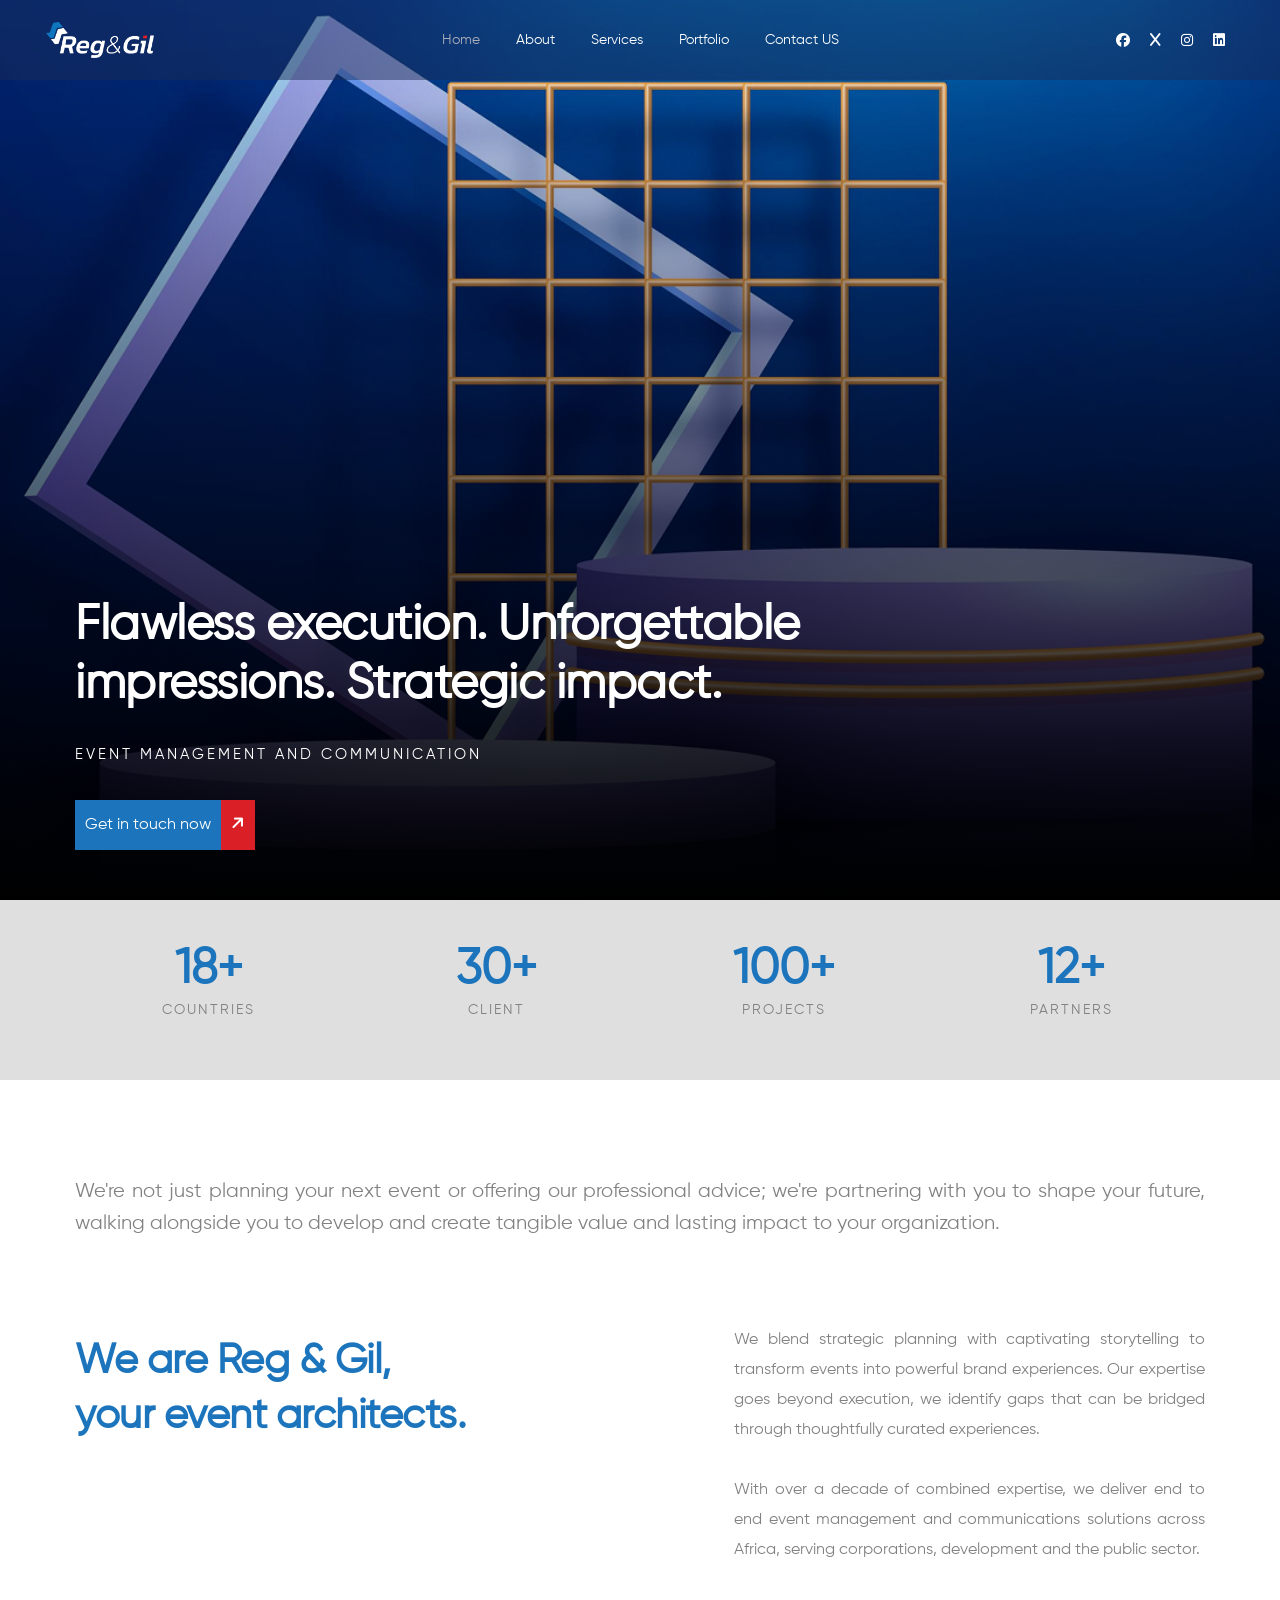
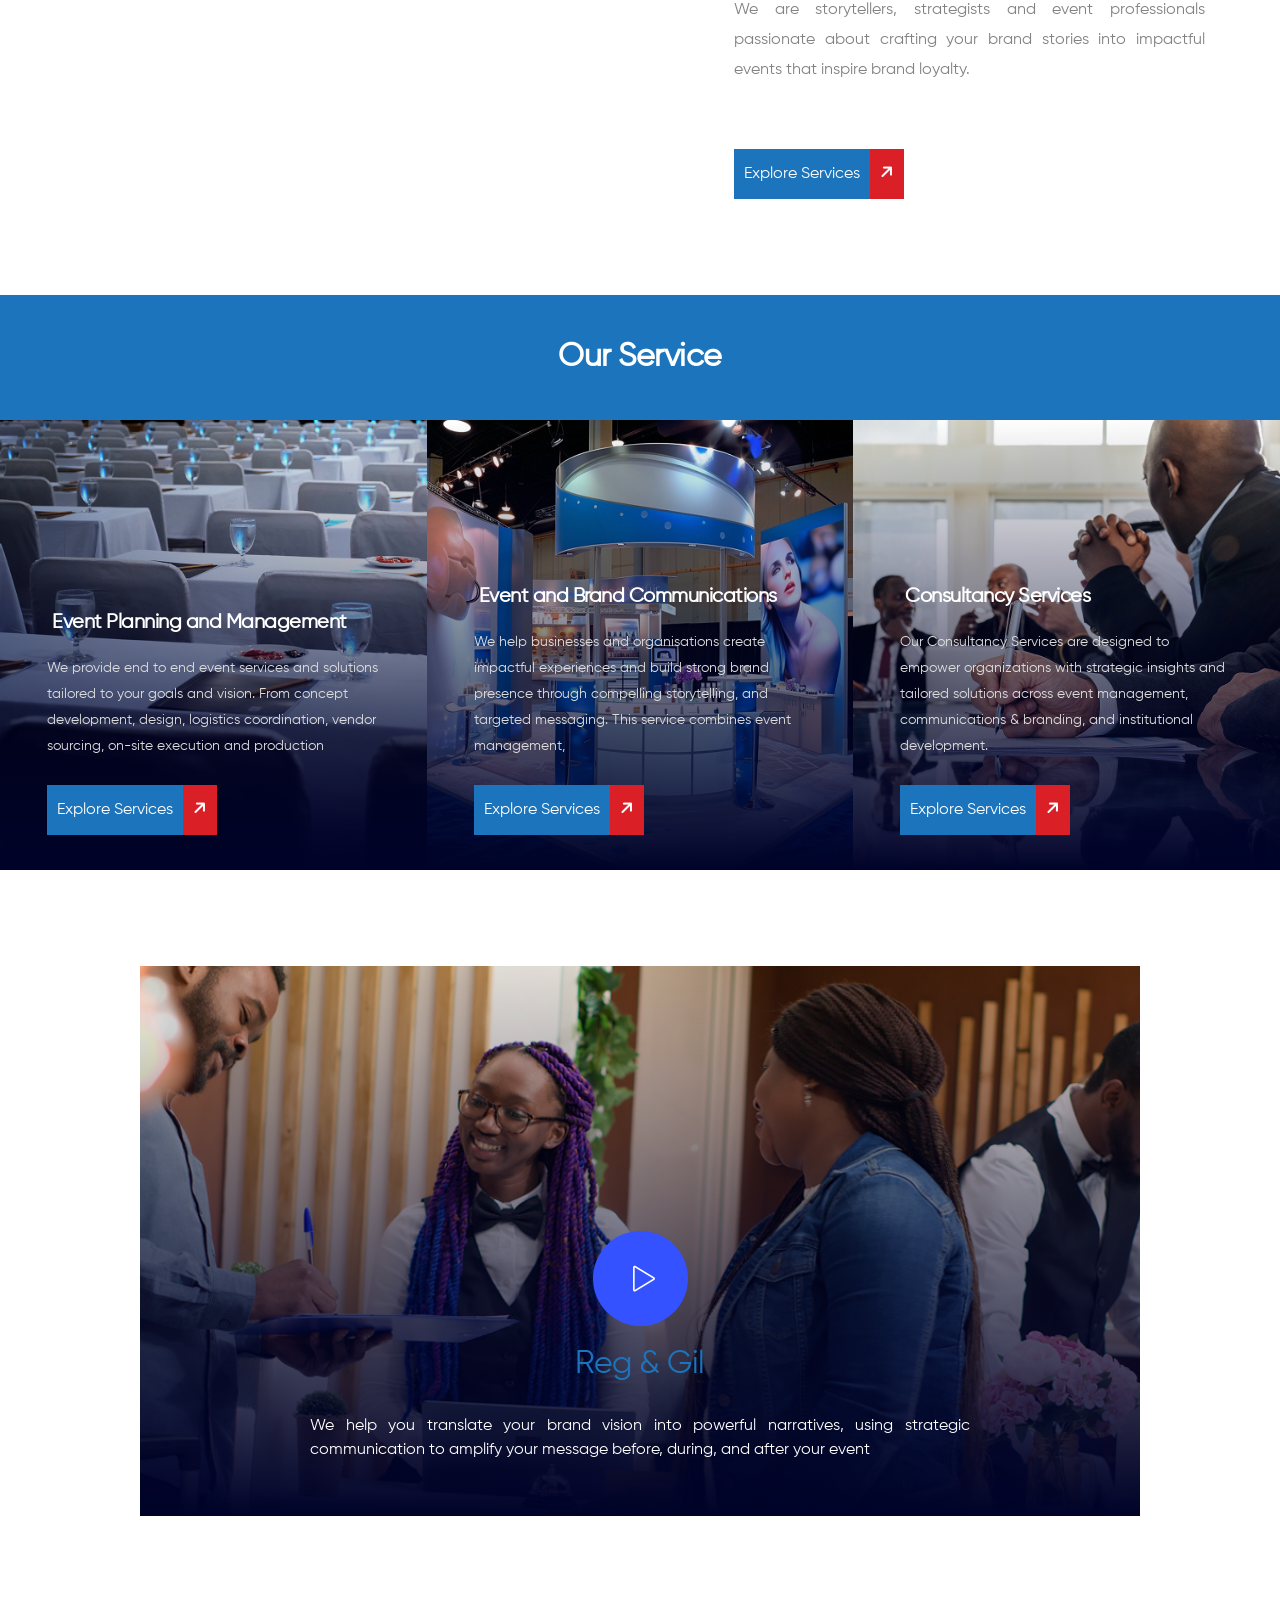
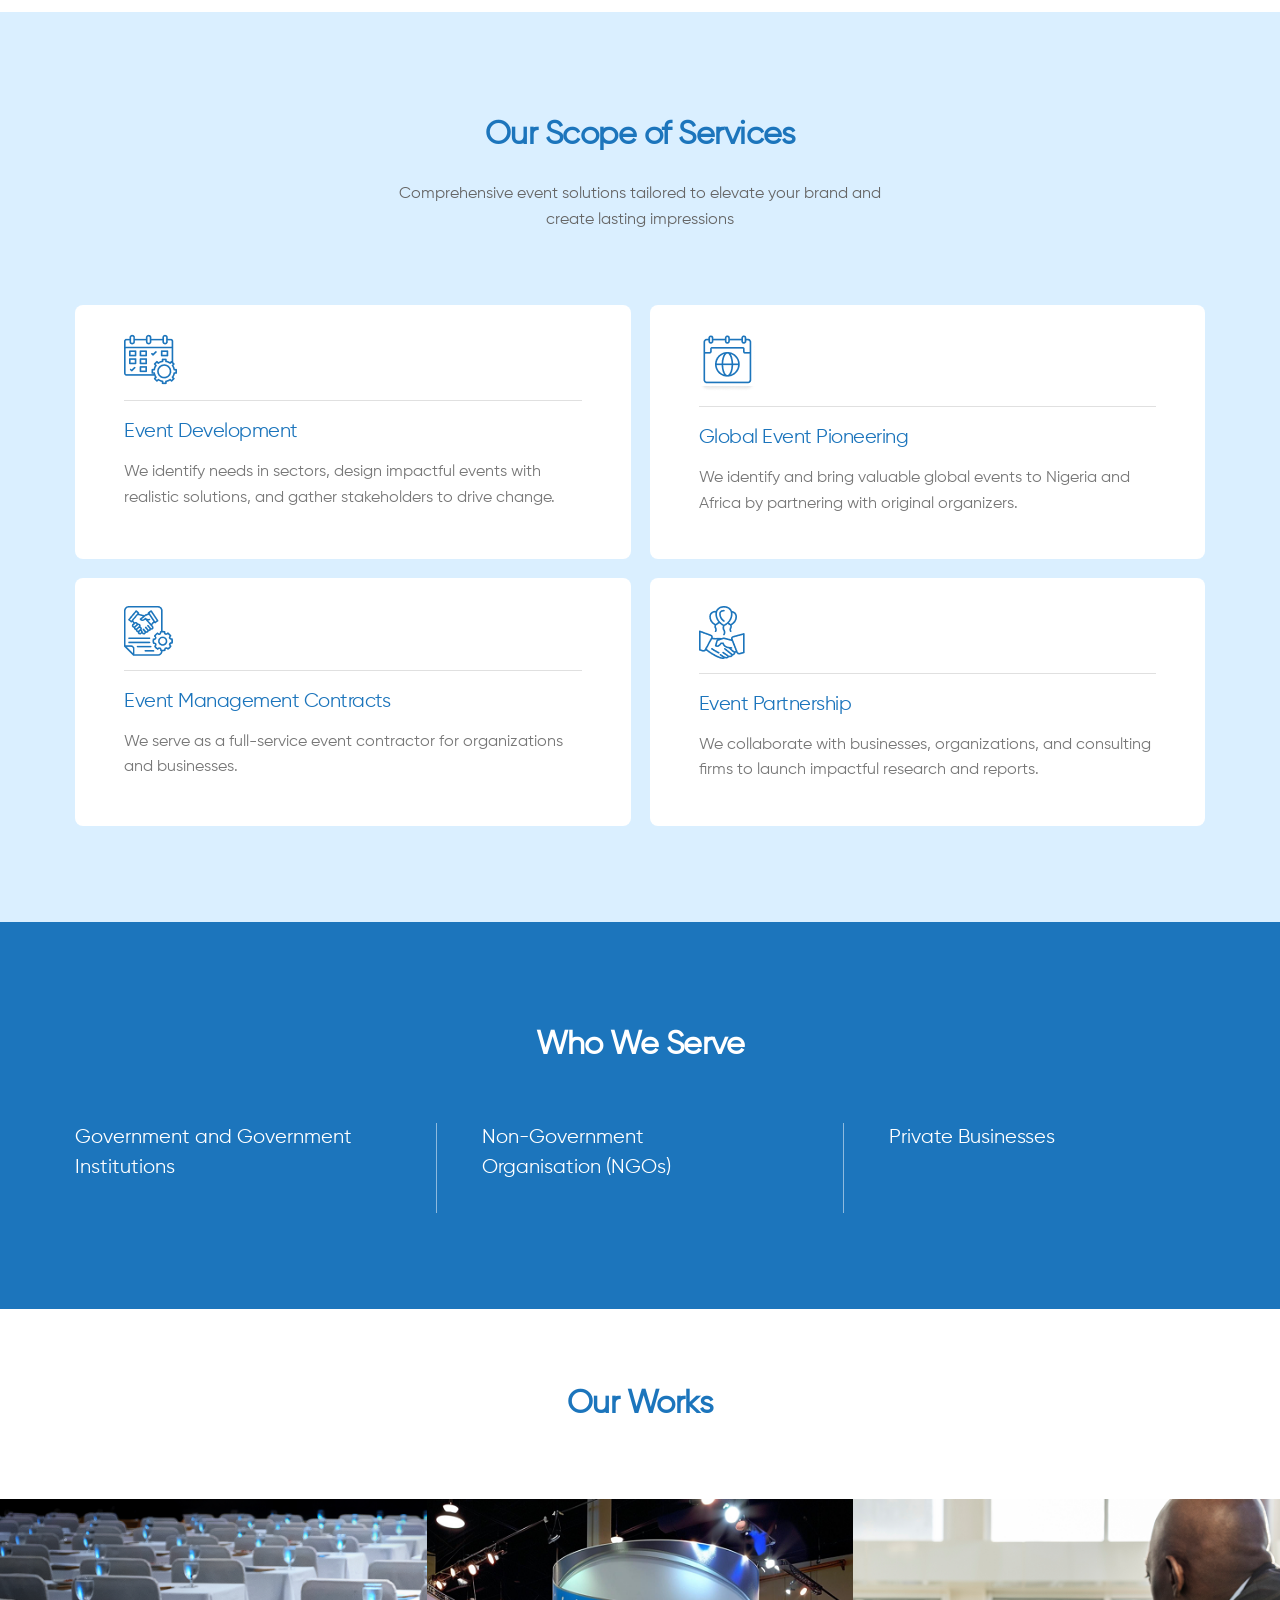
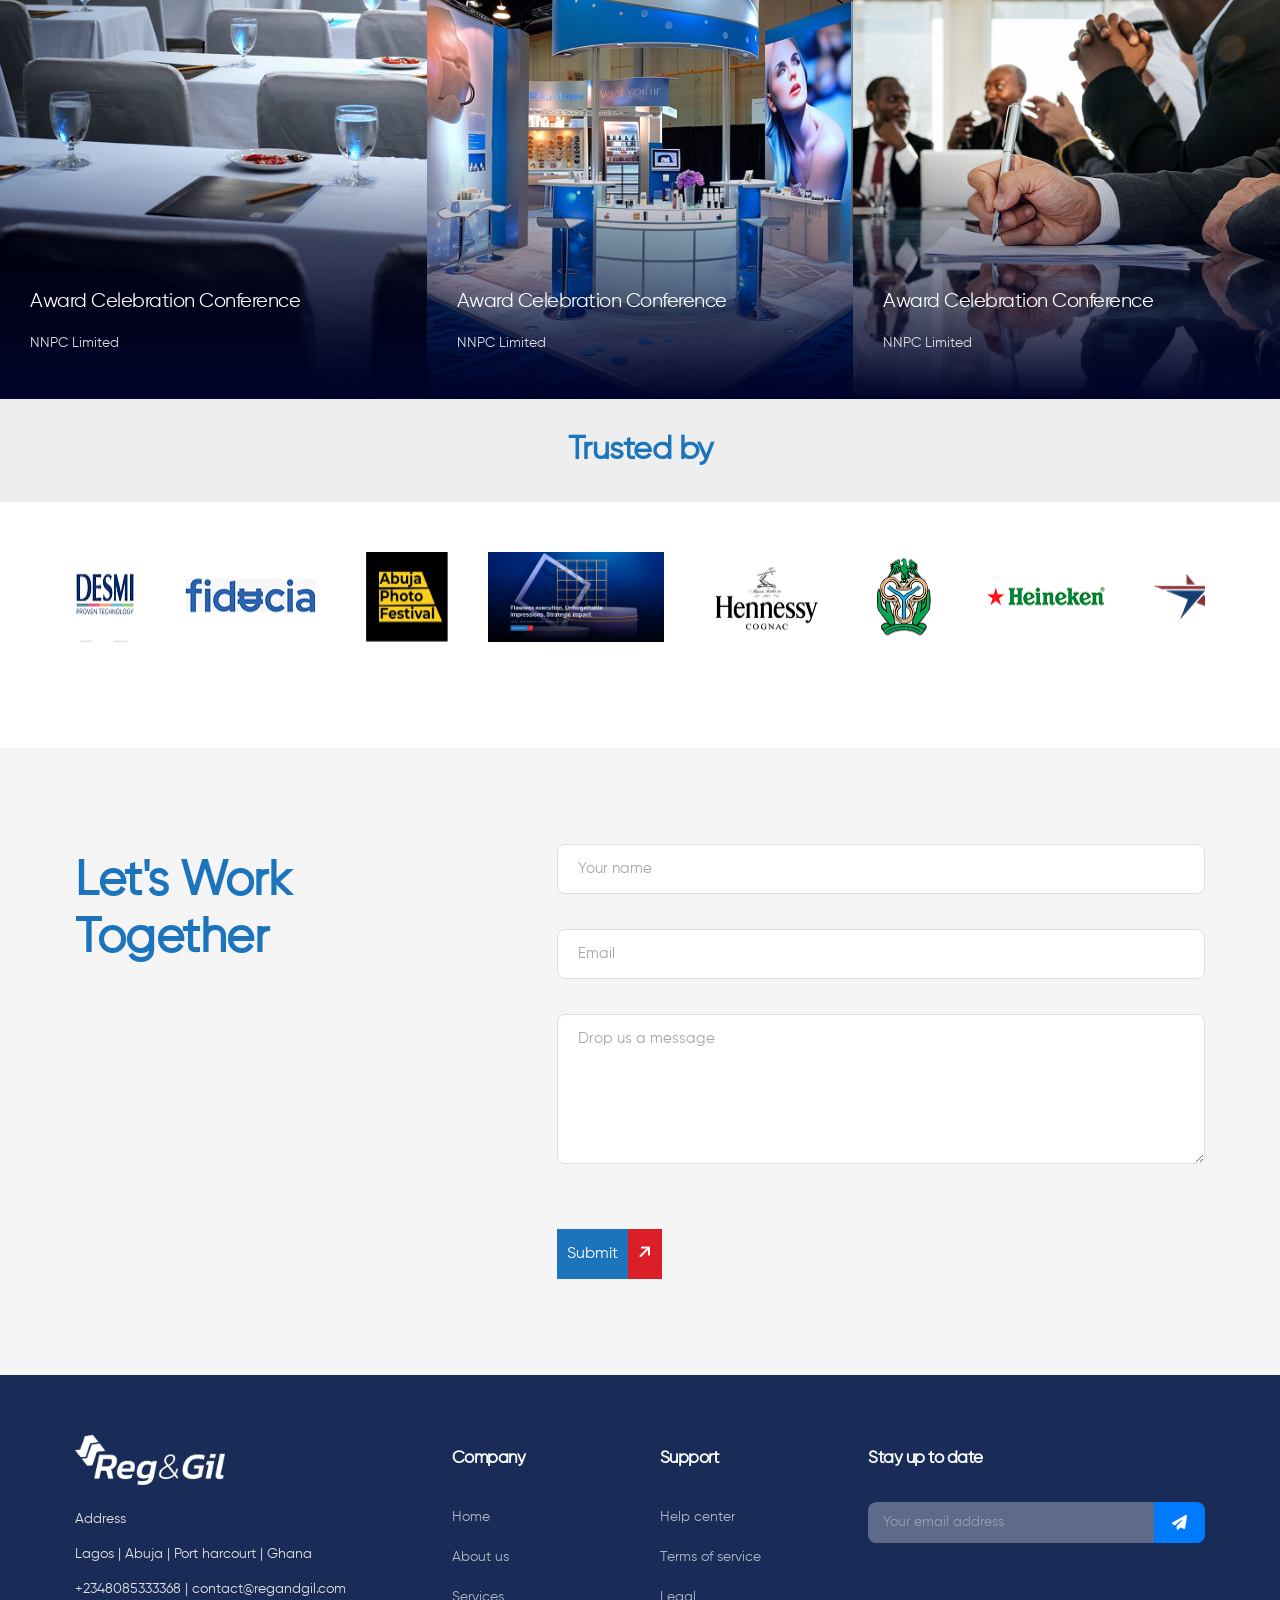
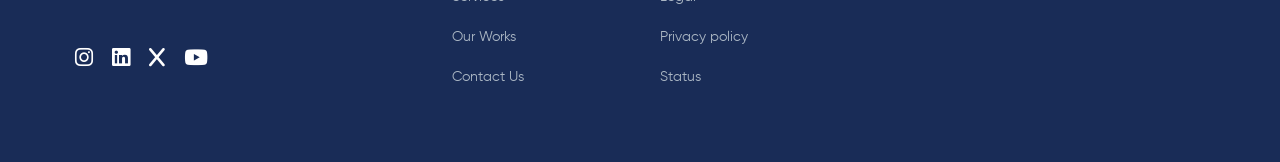
==== commit 09757caa: "changes and reviews" ====
--- a/index.html
+++ b/index.html
@@ -482,12 +482,11 @@
                                 policy</a>.</label>
                     </div>
                     <div class="col text-center text-md-end">
-                        <a href="services.html" class="hover-button">
+                        <a href="" class="hover-button">
                             <div
                                 style="display: flex; gap: 0; flex-wrap: nowrap; align-items: center; margin-top: 25px;;">
                                 <span
-                                    style="padding: 10px; background-color: #1c75bc; color: white; font-weight: 300; font-size: 16px;">Explore
-                                    Services</span>
+                                    style="padding: 10px; background-color: #1c75bc; color: white; font-weight: 300; font-size: 16px;">Submit</span>
                                 <span
                                     style="padding: 10px; background-color: #db1f26; color: white; font-weight: 300; font-size: 16px;"><i
                                         class="fas fa-arrow-right" style="transform: rotate(315deg);"></i></span>
@@ -511,13 +510,16 @@
                     <input type="text" placeholder="Your name">
                     <input type="email" placeholder="Email">
                     <textarea placeholder="Drop us a message"></textarea>
-                    <div style="display: flex; gap: 0; flex-wrap: nowrap; align-items: center; cursor: pointer;">
-                        <span
-                            style="padding: 10px; background-color: #1c75bc; color: white; font-weight: 300; font-size: 16px;">Submit</span>
-                        <span
-                            style="padding: 10px; background-color: #db1f26; color: white; font-weight: 300; font-size: 16px;"><i
-                                class="fas fa-arrow-right" style="transform: rotate(315deg);"></i></span>
-                    </div>
+                    <a href="" class="hover-button">
+                        <div class="button-content"
+                            style="display: flex; gap: 0; flex-wrap: nowrap; align-items: center; margin-top: 30px;">
+                            <span
+                                style="padding: 10px; background-color: #1c75bc; color: white; font-weight: 300; font-size: 16px;">Submit</span>
+                            <span
+                                style="padding: 10px; background-color: #db1f26; color: white; font-weight: 300; font-size: 16px;"><i
+                                    class="fas fa-arrow-right" style="transform: rotate(315deg);"></i></span>
+                        </div>
+                    </a>
                 </div>
             </div>
         </div>
@@ -531,10 +533,10 @@
                 <p>Lagos | Abuja | Port harcourt | Ghana</p>
                 <p>+2348085333368 | contact@regandgil.com</p>
                 <div class="social-icons">
-                    <a href="#"><i class="fab fa-instagram"></i></a>
-                    <a href="#"><i class="fab fab fab fa-linkedin"></i></a>
-                    <a href="#"><i class="fab fa-x"></i></a>
-                    <a href="#"><i class="fab fab fa-youtube"></i></a>
+                    <a href=" https://www.instagram.com/regandgil?igsh=Mml0amZzbTV4MjQ0" target="_blank"><i class="fab fa-instagram"></i></a>
+                    <a href="https://www.linkedin.com/company/reg-gil-ltd/" target="_blank"><i class="fab fab fab fa-linkedin"></i></a>
+                    <a href="#" target="_blank"><i class="fab fa-x"></i></a>
+                    <a href="#" target="_blank"><i class="fab fab fa-youtube"></i></a>
                 </div>
             </div>
             <div class="footer-links">
--- a/css/style.css
+++ b/css/style.css
@@ -117,7 +117,7 @@
 select {
     border: 1px solid #dfdfdf;
     padding: 10px 15px;
-    width: 100%;
+    width: 98%;
     margin: 0 0 15px 0;
     max-width: 100%;
     resize: none;
--- a/css/responsive.css
+++ b/css/responsive.css
@@ -19129,6 +19129,9 @@
     .sm-margin-20px-bottom {
         margin-bottom: 20px;
     }
+    .sm-margi-bottom {
+        margin-bottom: 10px;
+    }
 
     .sm-margin-25px-bottom {
         margin-bottom: 25px;
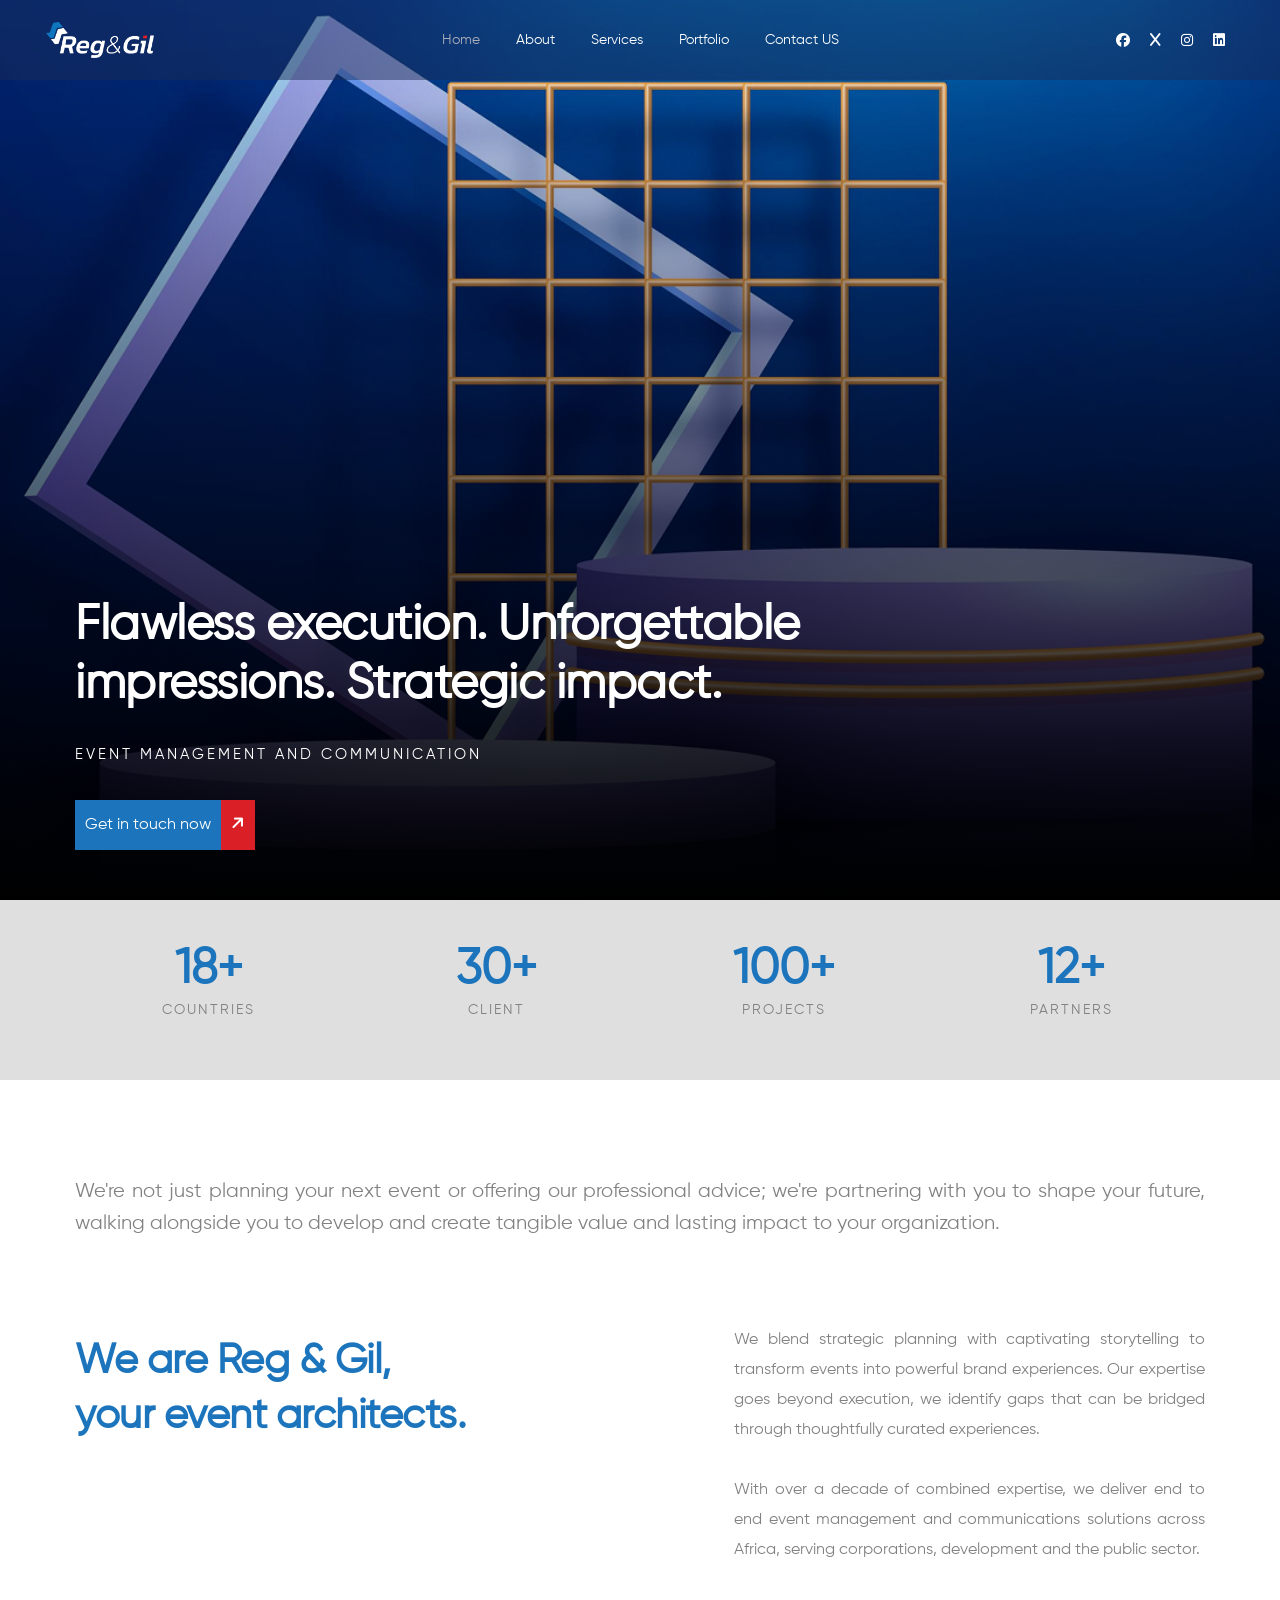
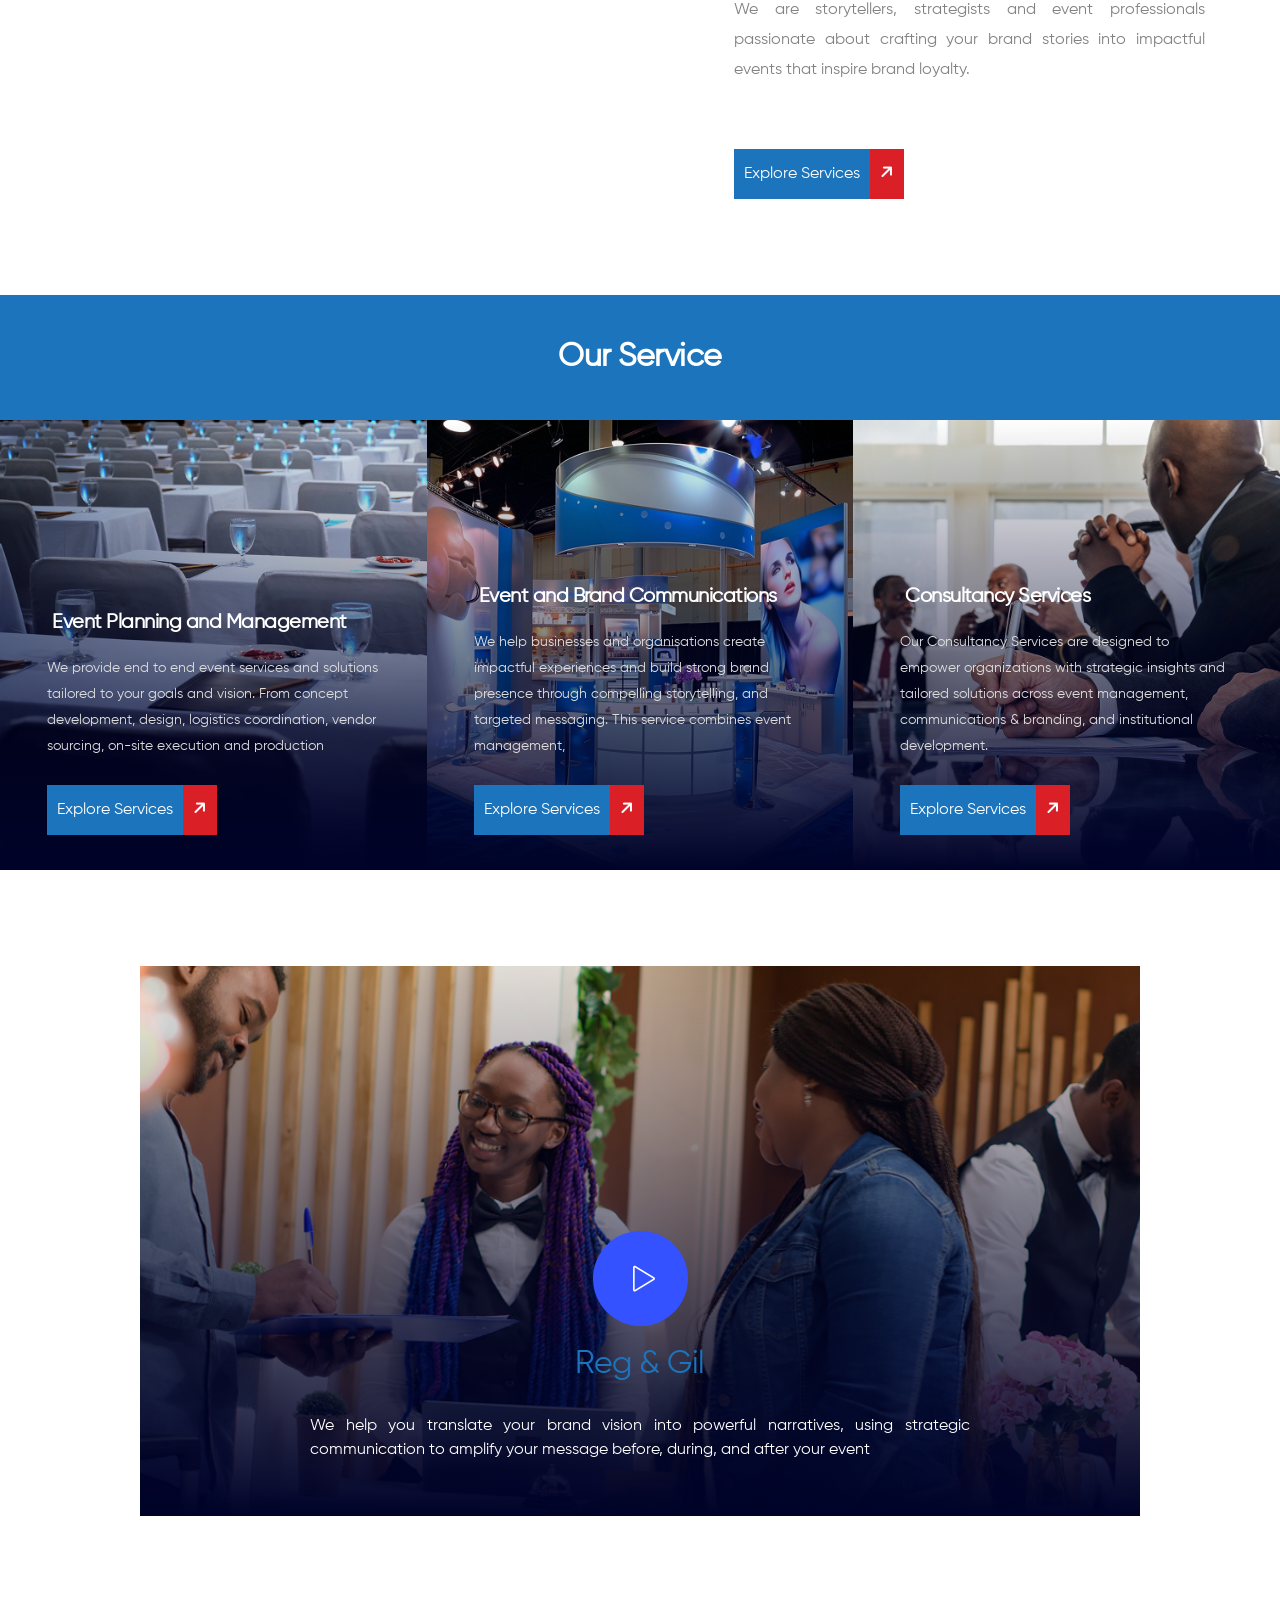
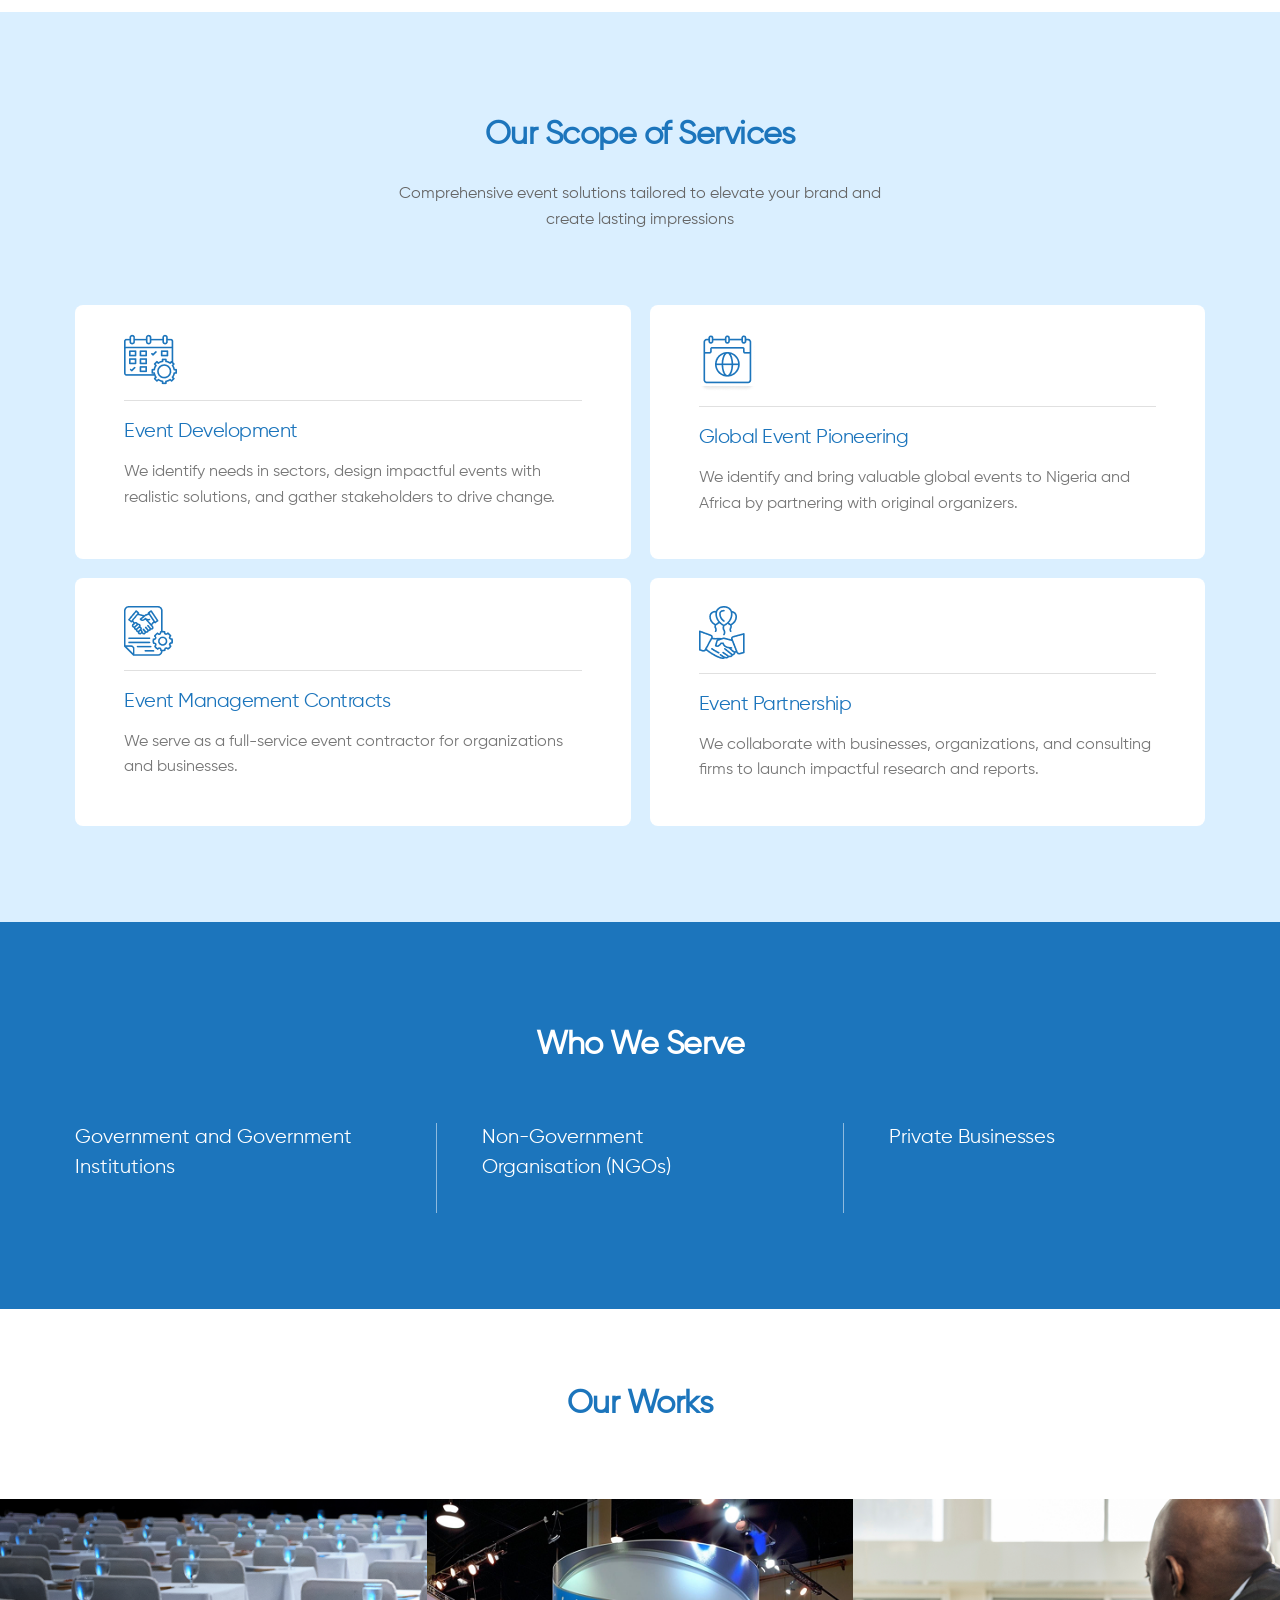
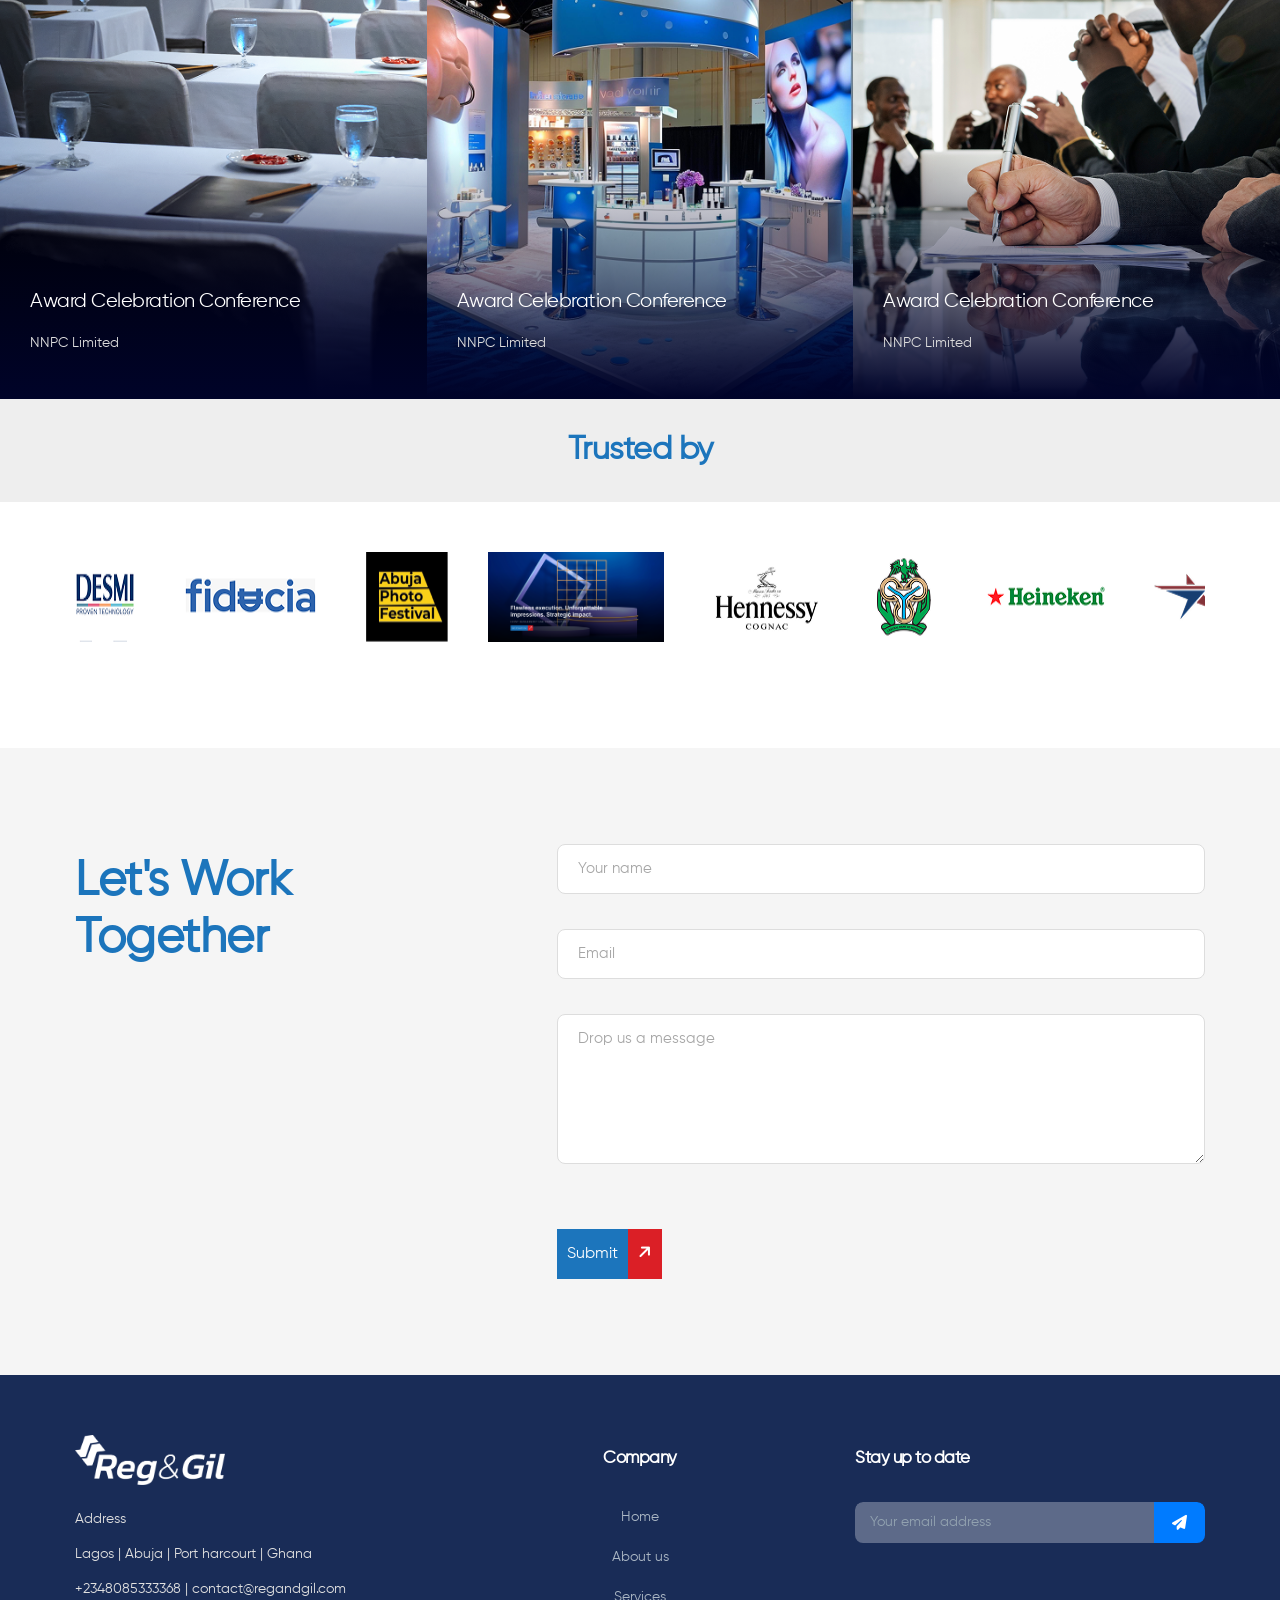
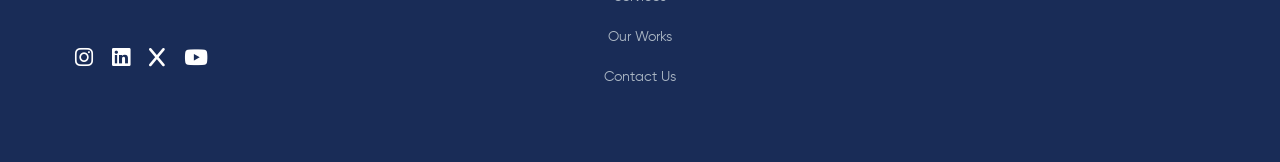
==== commit e08b83c3: "corrected footer" ====
--- a/index.html
+++ b/index.html
@@ -441,7 +441,7 @@
             <!-- start contact form -->
             <form action="https://lithohtml.themezaa.com/email-templates/contact-form.php" method="post" novalidate="">
                 <div class="row row-cols-1 row-cols-md-2">
-                    <div class="col margin-30px-bottom sm-margin-25px-bottom">
+                    <div class="col margin-30px-bottom sm-margi-bottom">
                         <input class="medium-input bg-white margin-25px-bottom required" type="text" name="name"
                             placeholder="Name">
                         <select id="mainService" class="medium-input bg-white required" name="main_service">
@@ -454,7 +454,7 @@
                             <option value="other-main">Other (Please Specify)</option>
                         </select>
                     </div>
-                    <div class=" sm-margin-20px-bottom">
+                    <div class=" sm-margi-bottom">
                         <input class="medium-input bg-white margin-25px-bottom required" type="email" name="email"
                             placeholder="Email address">
                         <select id="subService" class="medium-input bg-white margin-25px-bottom" name="sub_service"
@@ -465,12 +465,11 @@
                         <input id="pleaseSpecify" class="medium-input bg-white mb-0" type="text" name="please_specify"
                             placeholder="Please specify your service" style="display: none;">
                     </div>
-                    <div class=" sm-margin-20px-bottom">
+                    <div class=" sm-margin-bottom">
 
                     </div>
                     <textarea class="medium-textarea bg-white h-200px" rows="6" name="comment"
-                        placeholder="Your message"
-                        style="width: 97%; margin-left: 15px; margin-right: 25px;"></textarea>
+                        placeholder="Your message" style="width: 97%;"></textarea>
                     <div class="col text-start sm-margin-25px-bottom">
                         <input type="checkbox" name="terms_condition" id="terms_condition" value="1"
                             class="terms-condition d-inline-block align-top w-auto mb-0 margin-5px-top margin-10px-right">
@@ -483,8 +482,8 @@
                     </div>
                     <div class="col text-center text-md-end">
                         <a href="" class="hover-button">
-                            <div
-                                style="display: flex; gap: 0; flex-wrap: nowrap; align-items: center; margin-top: 25px;;">
+                            <div class="button-content"
+                                style="display: flex; gap: 0; flex-wrap: nowrap; align-items: center; margin-top: 30px;">
                                 <span
                                     style="padding: 10px; background-color: #1c75bc; color: white; font-weight: 300; font-size: 16px;">Submit</span>
                                 <span
@@ -533,13 +532,15 @@
                 <p>Lagos | Abuja | Port harcourt | Ghana</p>
                 <p>+2348085333368 | contact@regandgil.com</p>
                 <div class="social-icons">
-                    <a href=" https://www.instagram.com/regandgil?igsh=Mml0amZzbTV4MjQ0" target="_blank"><i class="fab fa-instagram"></i></a>
-                    <a href="https://www.linkedin.com/company/reg-gil-ltd/" target="_blank"><i class="fab fab fab fa-linkedin"></i></a>
+                    <a href=" https://www.instagram.com/regandgil?igsh=Mml0amZzbTV4MjQ0" target="_blank"><i
+                            class="fab fa-instagram"></i></a>
+                    <a href="https://www.linkedin.com/company/reg-gil-ltd/" target="_blank"><i
+                            class="fab fab fab fa-linkedin"></i></a>
                     <a href="#" target="_blank"><i class="fab fa-x"></i></a>
                     <a href="#" target="_blank"><i class="fab fab fa-youtube"></i></a>
                 </div>
             </div>
-            <div class="footer-links">
+            <div class="footer-links text-center">
                 <h4>Company</h4>
                 <ul>
                     <li><a href="#">Home</a></li>
@@ -547,16 +548,6 @@
                     <li><a href="services.html">Services</a></li>
                     <li><a href="portfolio.html">Our Works</a></li>
                     <li><a href="contact.html">Contact Us</a></li>
-                </ul>
-            </div>
-            <div class="footer-links">
-                <h4>Support</h4>
-                <ul>
-                    <li><a href="#">Help center</a></li>
-                    <li><a href="#">Terms of service</a></li>
-                    <li><a href="#">Legal</a></li>
-                    <li><a href="#">Privacy policy</a></li>
-                    <li><a href="#">Status</a></li>
                 </ul>
             </div>
             <div class="footer-newsletter">
--- a/css/style.css
+++ b/css/style.css
@@ -23220,8 +23220,12 @@
 
 .footer-grid {
     display: grid;
-    grid-template-columns: 2fr 1fr 1fr 2fr;
+    grid-template-columns: 2fr 2fr 2fr;
     gap: 40px;
+}
+
+.footer-links h4 {
+    margin: 0px;
 }
 
 .footer-brand .footer-logo {
--- a/css/responsive.css
+++ b/css/responsive.css
@@ -30431,22 +30431,24 @@
     .contact-content {
         flex-direction: column;
         align-items: center;
-        text-align: center;
     }
     .contact-text h1 {
         font-size: 2.8em;
         margin-bottom: 40px;
     }
-    .contact-form {
-        width: 100%;
-        max-width: 500px;
-    }
 
     .footer-grid {
-        grid-template-columns: 1fr 1fr 1fr;
-    }
-    .footer-newsletter {
-        grid-column: span 2;
+        display: flex;
+        flex-direction: column;
+        gap: 30px;
+    }
+
+    .newsletter-input-group input {
+        width: auto;
+    }
+
+    .footer-links.text-center {
+        text-align: left !important;
     }
 }
 
@@ -30462,17 +30464,11 @@
         justify-content: center;
     }
 
-    .footer-grid {
-        grid-template-columns: 1fr 1fr;
-        text-align: center;
-        gap: 30px;
-    }
     .footer-brand,
     .footer-links,
     .footer-newsletter {
         display: flex;
         flex-direction: column;
-        align-items: center;
     }
     .footer-brand .social-icons {
         justify-content: center;
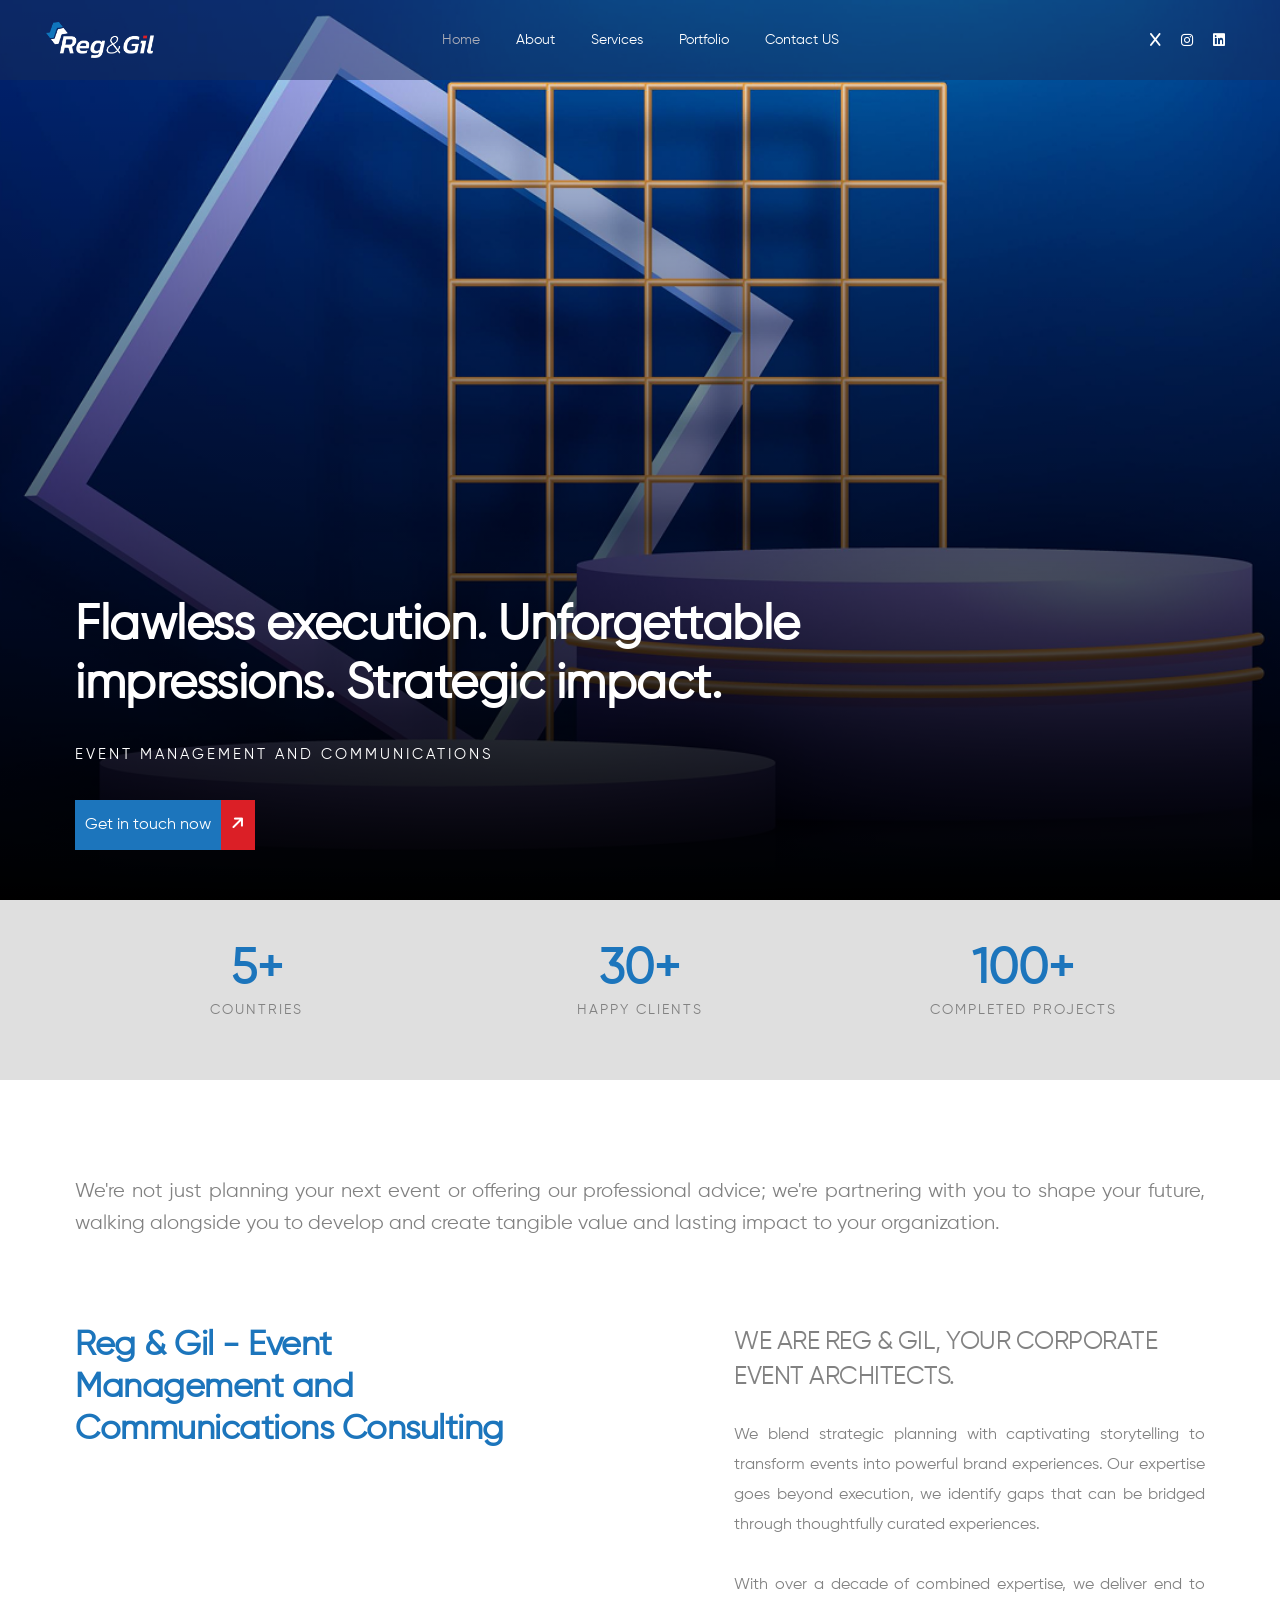
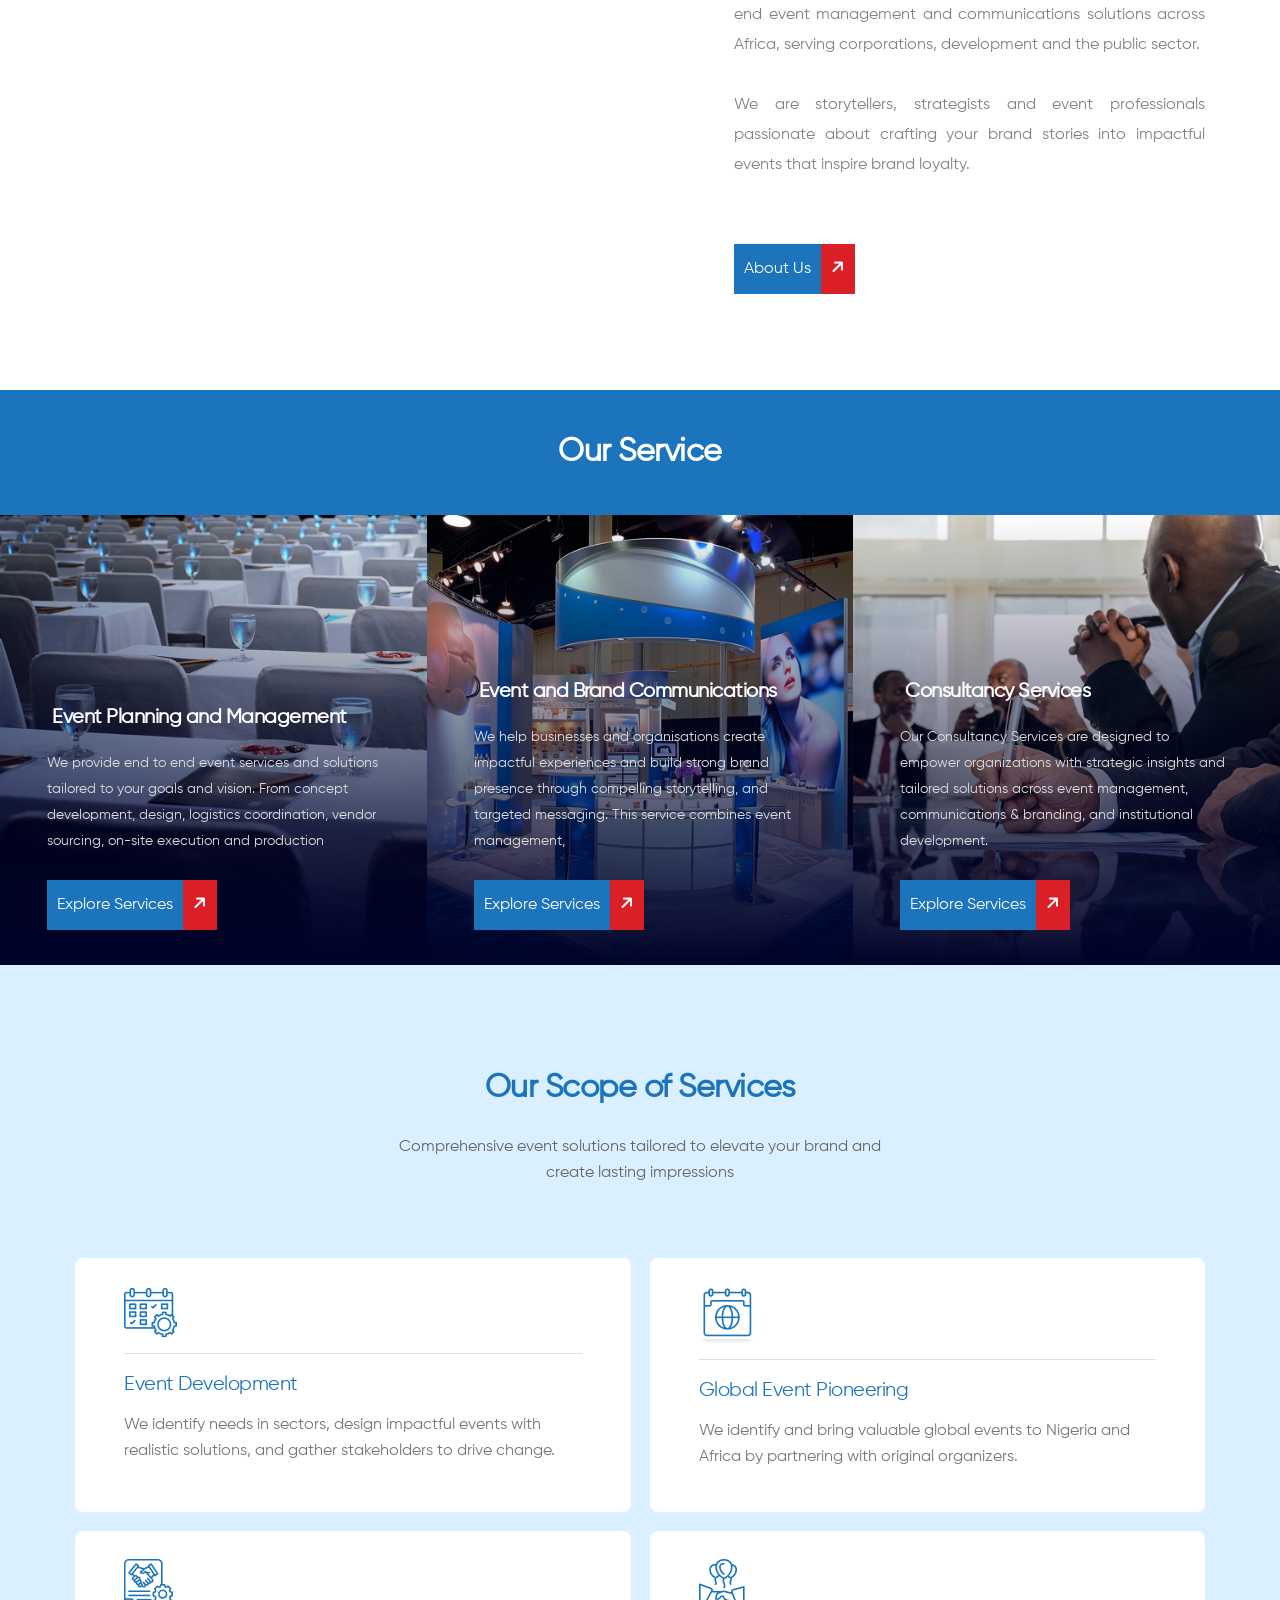
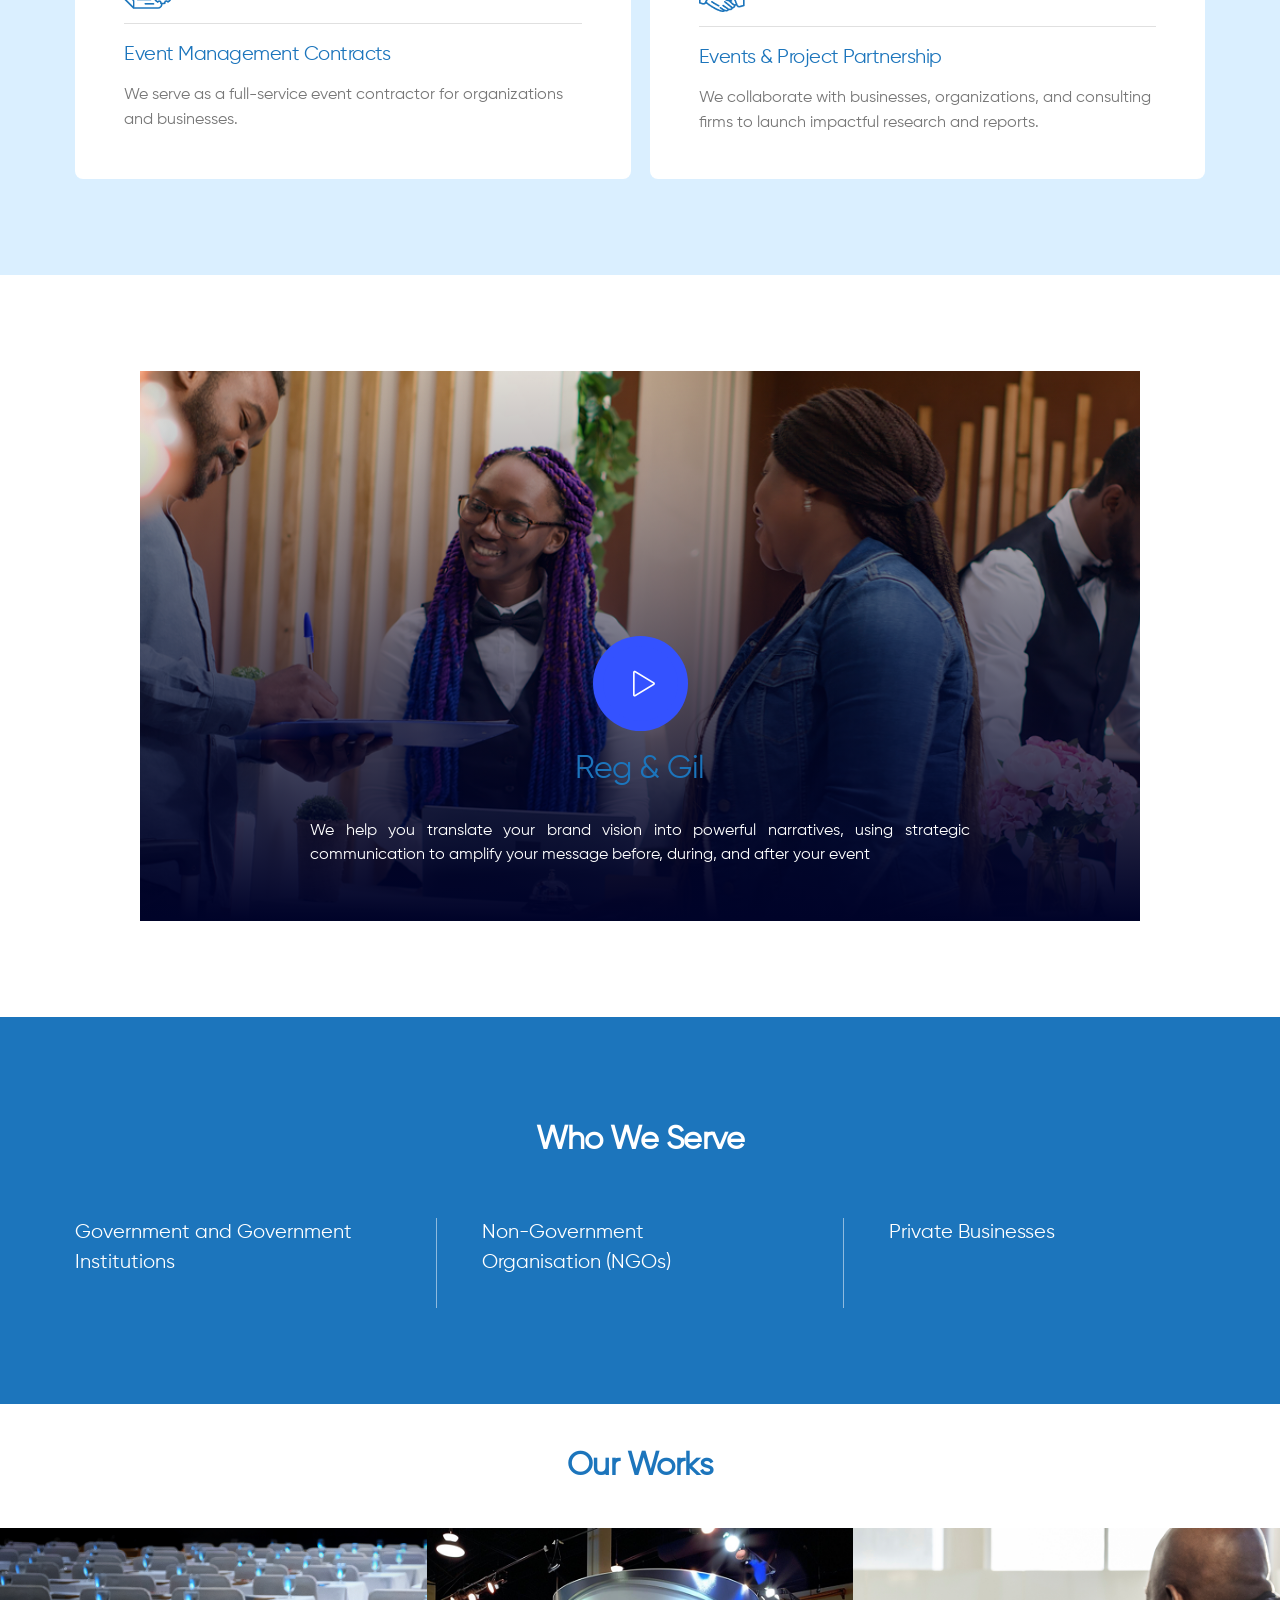
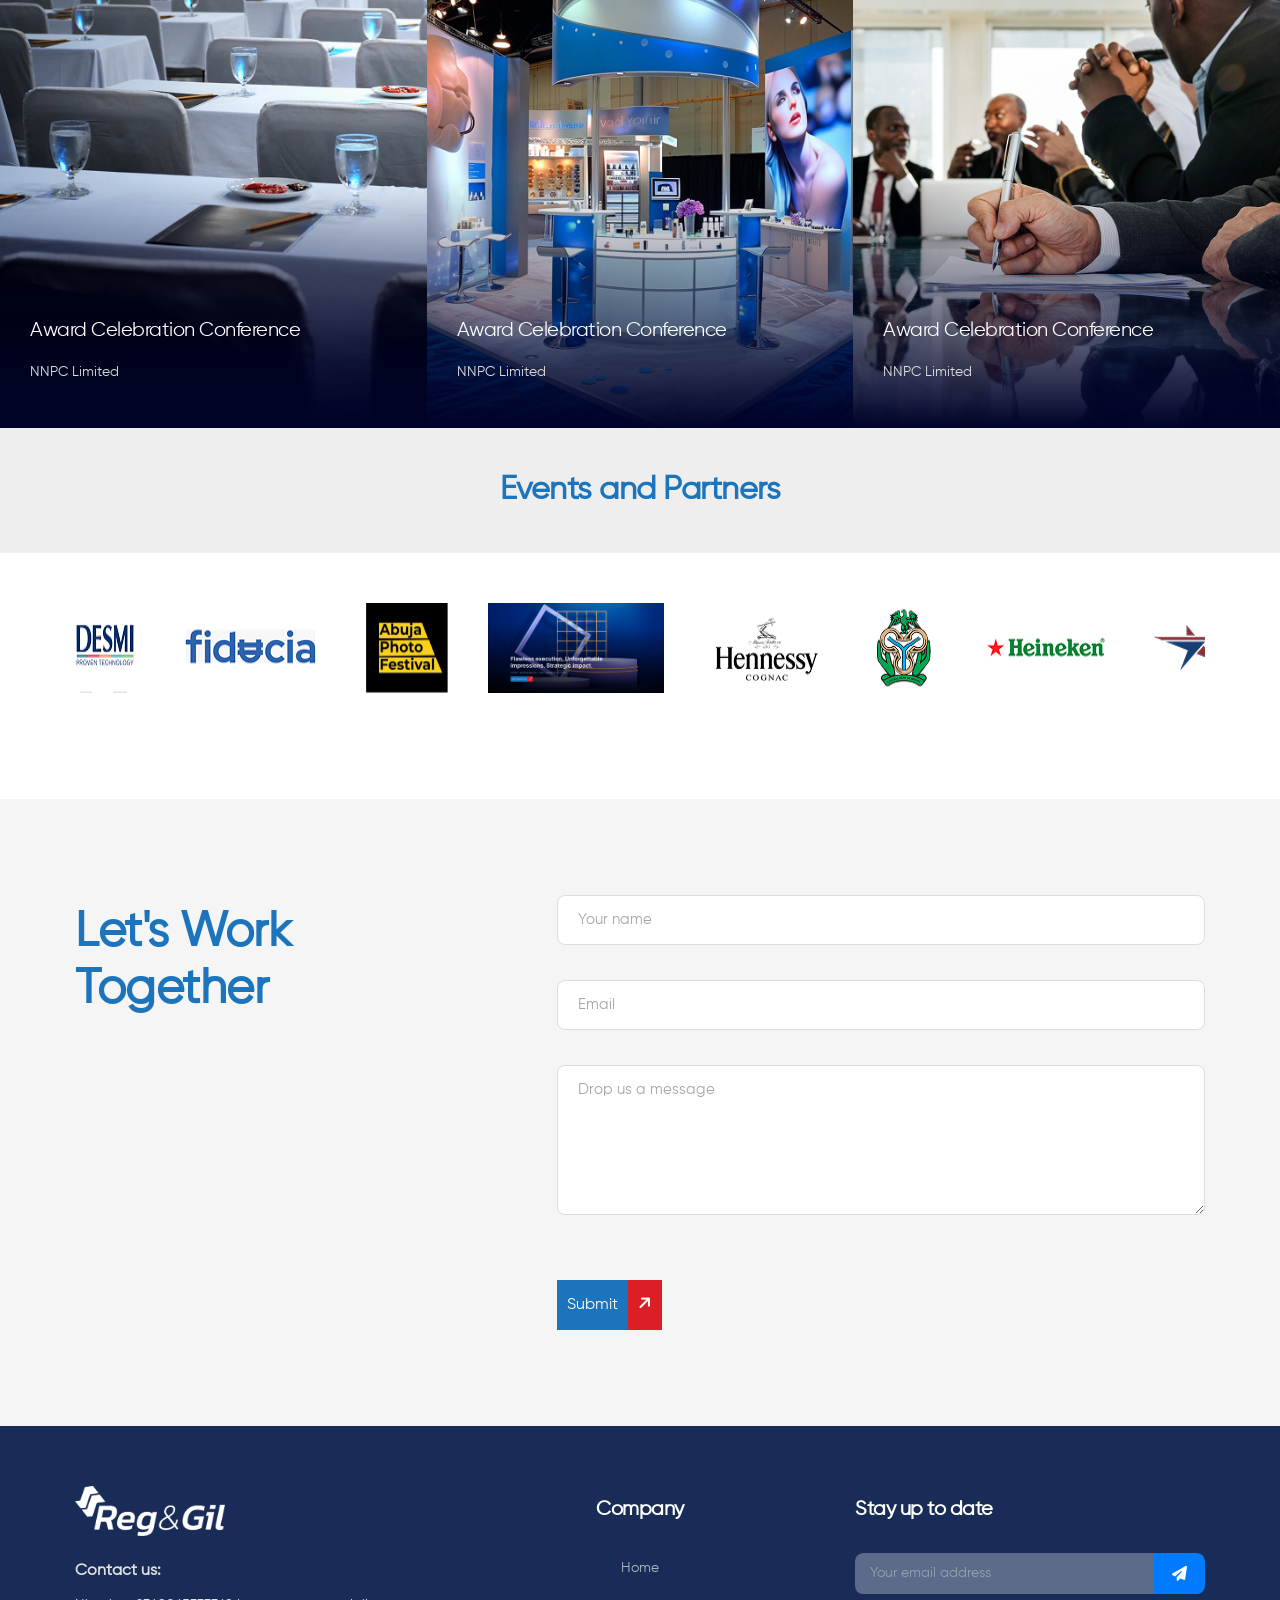
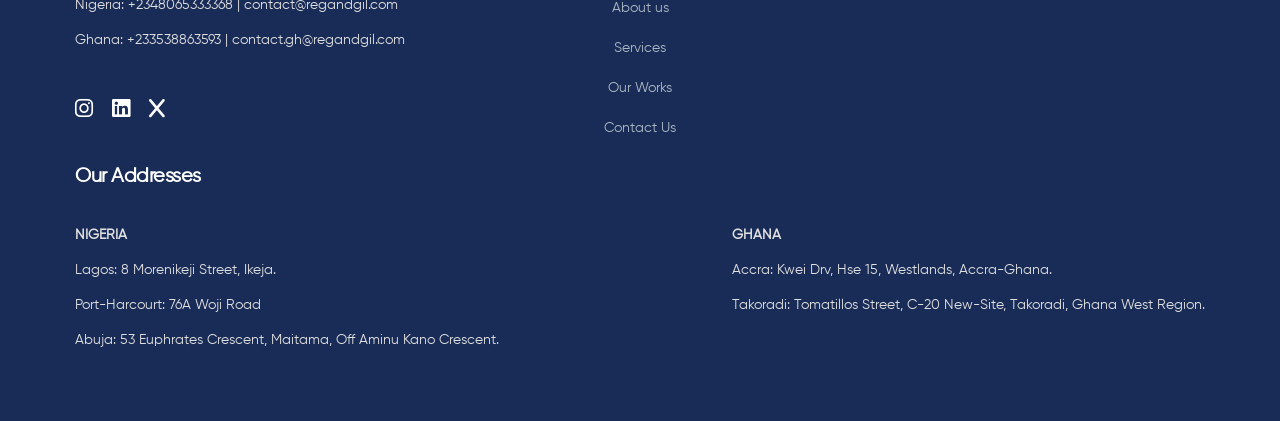
==== commit 88b4b423: "review and changes made" ====
--- a/index.html
+++ b/index.html
@@ -18,8 +18,13 @@
     <link rel="stylesheet" type="text/css" href="css/responsive.css" />
 </head>
 
-<body data-mobile-nav-trigger-alignment="right" data-mobile-nav-style="full-screen-menu"
-    data-mobile-nav-bg-color="#333a3a">
+<style>
+    body {
+        padding-top: 0px !important;
+    }
+</style>
+
+<body data-mobile-nav-style="classic">
     <!-- start header -->
     <header>
         <!-- start navigation -->
@@ -65,7 +70,6 @@
                 </div>
                 <div class="col-auto col-lg-2 text-end pe-0 font-size-0">
                     <div class="header-social-icon d-inline-block">
-                        <a href="#" target="_blank"><i class="fa-brands fab fab fa-facebook"></i></a>
                         <a href="#" target="_blank"><i class="fa-brands fa-x"></i></a>
                         <a href=" https://www.instagram.com/regandgil?igsh=Mml0amZzbTV4MjQ0" target="_blank"><i
                                 class="fa-brands fa-instagram"></i></a>
@@ -82,7 +86,7 @@
         <div class="container banner-content-container">
             <div class="banner-content">
                 <h2 class="home-banner-title">Flawless execution. Unforgettable impressions. Strategic impact.</h2>
-                <p class="home-content">Event management and communication</p>
+                <p class="home-content">Event management and communications</p>
                 <a href="contact.html" class="hover-button">
                     <div class="button-content"
                         style="display: flex; gap: 0; flex-wrap: nowrap; align-items: center; margin-top: 30px;">
@@ -101,20 +105,16 @@
     <section class="counter-section">
         <div class="container counter-display">
             <div class="counter-item">
-                <p class="counter-number">18+</p>
+                <p class="counter-number">5+</p>
                 <p class="counter-label">COUNTRIES</p>
             </div>
             <div class="counter-item">
                 <p class="counter-number">30+</p>
-                <p class="counter-label">CLIENT</p>
+                <p class="counter-label">HAPPY CLIENTS</p>
             </div>
             <div class="counter-item">
                 <p class="counter-number">100+</p>
-                <p class="counter-label">PROJECTS</p>
-            </div>
-            <div class="counter-item">
-                <p class="counter-number">12+</p>
-                <p class="counter-label">PARTNERS</p>
+                <p class="counter-label">COMPLETED PROJECTS</p>
             </div>
         </div>
     </section>
@@ -129,12 +129,12 @@
             <div style="display: flex; justify-content: space-between; gap: 20px;" class="flex-to-column">
                 <div class="col-11 col-xl-5 col-md-6 sm-margin-30px-bottom wow animate__fadeIn" data-wow-delay="0.1s">
                     <h3 class="alt-font font-weight-600 text-extra-dark-gray mb-0"
-                        style="margin-top: 10px; color: #1c75bc;">
-                        We are Reg & Gil,<br />
-                        your event architects.
+                        style=" color: #1c75bc; font-size: 2.4rem; line-height: 3rem;">
+                        Reg & Gil - Event Management and Communications Consulting
                     </h3>
                 </div>
                 <div class="col-11 col-xl-5 offset-xl-1 col-md-6 wow animate__fadeIn " data-wow-delay="0.2s">
+                    <h6 class="text-uppercase">We are Reg & Gil, your corporate event architects.</h6>
                     <p class="text-large" style="text-align: justify; line-height: 30px;">
                         We blend strategic planning with captivating storytelling to transform events into powerful
                         brand experiences. Our expertise goes beyond execution, we identify gaps that can be bridged
@@ -145,12 +145,12 @@
                         We are storytellers, strategists and event professionals passionate about crafting your
                         brand stories into impactful events that inspire brand loyalty.
                     </p>
-                    <a href="services.html" class="hover-button">
+                    <a href="about.html" class="hover-button">
                         <div class="button-content"
                             style="display: flex; gap: 0; flex-wrap: nowrap; align-items: center; margin-top: 50px;">
                             <span
-                                style="padding: 10px; background-color: #1c75bc; color: white; font-weight: 300; font-size: 16px;">Explore
-                                Services</span>
+                                style="padding: 10px; background-color: #1c75bc; color: white; font-weight: 300; font-size: 16px;">About
+                                Us</span>
                             <span
                                 style="padding: 10px; background-color: #db1f26; color: white; font-weight: 300; font-size: 16px;"><i
                                     class="fas fa-arrow-right" style="transform: rotate(315deg);"></i></span>
@@ -177,7 +177,7 @@
                             your goals and vision.
                             From concept development, design, logistics coordination, vendor sourcing, on-site
                             execution and production</p>
-                        <a href="services.html" class="hover-button">
+                        <a href="services.html#event-planning-and-management" class="hover-button">
                             <div
                                 style="display: flex; gap: 0; flex-wrap: nowrap; align-items: center; margin-top: 25px;">
                                 <span
@@ -201,7 +201,7 @@
                             and build strong brand
                             presence through compelling storytelling, and targeted messaging. This service combines
                             event management,</p>
-                        <a href="services.html" class="hover-button">
+                        <a href="services.html#event-and-brand-communication" class="hover-button">
                             <div
                                 style="display: flex; gap: 0; flex-wrap: nowrap; align-items: center; margin-top: 25px;">
                                 <span
@@ -225,7 +225,7 @@
                             with strategic insights
                             and tailored solutions across event management, communications & branding, and
                             institutional development.</p>
-                        <a href="services.html" class="hover-button">
+                        <a href="services.html#consultancy-service" class="hover-button">
                             <div
                                 style="display: flex; gap: 0; flex-wrap: nowrap; align-items: center; margin-top: 25px;;">
                                 <span
@@ -242,8 +242,43 @@
         </div>
     </section>
 
-
-    </div>
+    <section class="scope-of-services-section">
+        <div class="container">
+            <h3>Our Scope of Services</h3>
+            <p class="section-subtitle">Comprehensive event solutions tailored to elevate your brand and create lasting
+                impressions</p>
+            <div class="services-scope-grid">
+                <div class="service-scope-card">
+                    <img src="images/preferences_13380199.png" alt="preference-icon">
+                    <hr />
+                    <h3>Event Development</h3>
+                    <p>We identify needs in sectors, design impactful events with realistic solutions, and gather
+                        stakeholders to drive change.</p>
+                </div>
+                <div class="service-scope-card">
+
+                    <img src="images/world_4548346.png" alt="world-icon">
+                    <hr>
+                    <h3>Global Event Pioneering</h3>
+                    <p>We identify and bring valuable global events to Nigeria and Africa by partnering with original
+                        organizers.</p>
+                </div>
+                <div class="service-scope-card">
+                    <img src="images/Group.png" alt="group-icon">
+                    <hr>
+                    <h3>Event Management Contracts</h3>
+                    <p>We serve as a full-service event contractor for organizations and businesses.</p>
+                </div>
+                <div class="service-scope-card">
+                    <img src="images/Group (1).png" alt="group-icon_2">
+                    <hr>
+                    <h3>Events & Project Partnership</h3>
+                    <p>We collaborate with businesses, organizations, and consulting firms to launch impactful research
+                        and reports.</p>
+                </div>
+            </div>
+        </div>
+    </section>
 
     <section class="video-div">
         <div class="container">
@@ -273,44 +308,6 @@
         </div>
     </section>
 
-    <section class="scope-of-services-section">
-        <div class="container">
-            <h3>Our Scope of Services</h3>
-            <p class="section-subtitle">Comprehensive event solutions tailored to elevate your brand and create lasting
-                impressions</p>
-            <div class="services-scope-grid">
-                <div class="service-scope-card">
-                    <img src="images/preferences_13380199.png" alt="preference-icon">
-                    <hr />
-                    <h3>Event Development</h3>
-                    <p>We identify needs in sectors, design impactful events with realistic solutions, and gather
-                        stakeholders to drive change.</p>
-                </div>
-                <div class="service-scope-card">
-
-                    <img src="images/world_4548346.png" alt="world-icon">
-                    <hr>
-                    <h3>Global Event Pioneering</h3>
-                    <p>We identify and bring valuable global events to Nigeria and Africa by partnering with original
-                        organizers.</p>
-                </div>
-                <div class="service-scope-card">
-                    <img src="images/Group.png" alt="group-icon">
-                    <hr>
-                    <h3>Event Management Contracts</h3>
-                    <p>We serve as a full-service event contractor for organizations and businesses.</p>
-                </div>
-                <div class="service-scope-card">
-                    <img src="images/Group (1).png" alt="group-icon_2">
-                    <hr>
-                    <h3>Event Partnership</h3>
-                    <p>We collaborate with businesses, organizations, and consulting firms to launch impactful research
-                        and reports.</p>
-                </div>
-            </div>
-        </div>
-    </section>
-
     <section class="who-we-serve-section">
         <div class="container">
             <h3 class="text-center">Who We Serve</h3>
@@ -370,7 +367,7 @@
 
     <section class="trusted-by-section">
         <div class="trusted-container">
-            <h3 class="container text-center">Trusted by</h3>
+            <h3 class="container text-center">Events and Partners</h3>
         </div>
         <div class="container">
             <div class="logo-carousel" id="logo-carousel">
@@ -528,16 +525,15 @@
         <div class="container footer-grid">
             <div class="footer-brand">
                 <img src="images/use/logo-white.png" alt="Reg&Gil Logo" class="footer-logo">
-                <p>Address</p>
-                <p>Lagos | Abuja | Port harcourt | Ghana</p>
-                <p>+2348085333368 | contact@regandgil.com</p>
+                <p style="font-weight: 600; font-size: 16px;">Contact us:</p>
+                <p>Nigeria: +2348065333368 | contact@regandgil.com</p>
+                <p>Ghana: +233538863593 | contact.gh@regandgil.com</p>
                 <div class="social-icons">
                     <a href=" https://www.instagram.com/regandgil?igsh=Mml0amZzbTV4MjQ0" target="_blank"><i
                             class="fab fa-instagram"></i></a>
                     <a href="https://www.linkedin.com/company/reg-gil-ltd/" target="_blank"><i
                             class="fab fab fab fa-linkedin"></i></a>
                     <a href="#" target="_blank"><i class="fab fa-x"></i></a>
-                    <a href="#" target="_blank"><i class="fab fab fa-youtube"></i></a>
                 </div>
             </div>
             <div class="footer-links text-center">
@@ -555,6 +551,22 @@
                 <div class="newsletter-input-group">
                     <input type="email" placeholder="Your email address">
                     <button type="submit"><i class="fas fa-paper-plane"></i></button>
+                </div>
+            </div>
+        </div>
+        <div class="container footer-address">
+            <h4>Our Addresses</h4>
+            <div style="display: flex; flex-wrap: wrap; gap: 30px; justify-content: space-between;">
+                <div style="min-width: 270px;">
+                    <p style="font-weight: 600;">NIGERIA</p>
+                    <p>Lagos: 8 Morenikeji Street, Ikeja.</p>
+                    <p>Port-Harcourt: 76A Woji Road</p>
+                    <p>Abuja: 53 Euphrates Crescent, Maitama, Off Aminu Kano Crescent.</p>
+                </div>
+                <div style="min-width: 270px">
+                    <p style="font-weight: 600;">GHANA</p>
+                    <p>Accra: Kwei Drv, Hse 15, Westlands, Accra-Ghana.</p>
+                    <p>Takoradi: Tomatillos Street, C-20 New-Site, Takoradi, Ghana West Region.</p>
                 </div>
             </div>
         </div>
--- a/css/style.css
+++ b/css/style.css
@@ -31,12 +31,13 @@
     margin: 0;
     -webkit-font-smoothing: antialiased;
     -moz-osx-font-smoothing: grayscale;
-    word-break: break-word
+    word-break: break-word;
 }
 
 body,
 html {
     -moz-osx-font-smoothing: grayscale;
+    scroll-behavior: smooth;
 }
 
 a {
@@ -202,6 +203,8 @@
 
 iframe {
     border: 0;
+    width: 100%;
+    height: 100%;
 }
 
 button,
@@ -12129,7 +12132,7 @@
 .sticky .navbar.header-light .header-cart-icon>a,
 .sticky .navbar.header-light .header-language>a,
 .sticky .navbar.header-light .nav-bar-contact {
-    color: #232323 !important;
+    color: #232323;
 }
 
 .sticky .navbar.header-light .header-push-button .push-button>span {
@@ -12237,7 +12240,7 @@
 .navbar.navbar-light .navbar-nav .nav-link.active,
 .navbar-light .navbar-nav .nav-link:hover,
 .navbar-light .navbar-nav .nav-link:focus {
-    color: rgba(0, 0, 0, .5);
+    color: #abadb7 !important;
     cursor: pointer;
 }
 
@@ -23234,7 +23237,7 @@
     filter: brightness(0) invert(1);
 }
 
-.footer-brand p {
+.footer-brand p, .footer-address p {
     font-size: 0.9em;
     margin-bottom: 5px;
     color: #e0e0e0;
@@ -23256,9 +23259,10 @@
 }
 
 .footer-links h4,
-.footer-newsletter h4 {
+.footer-newsletter h4,
+.footer-address h4 {
     color: #ffffff;
-    font-size: 1.1em;
+    font-size: 1.3em;
     margin-bottom: 20px;
     font-weight: 600;
 }
@@ -23338,8 +23342,8 @@
     color: #1c75bc;
     margin-bottom: 40px;
     font-weight: 600;
-    paddinG-top: 24px;
-    padding-bottom: 24px;
+    padding-top: 35px;
+    padding-bottom: 35px;
     text-align: left;
 }
 
@@ -23429,8 +23433,8 @@
 .our-works-section h3 {
     font-size: 32px;
     color: #1c75bc;
-    padding-top: 68px;
-    padding-bottom: 68px;
+    padding-top: 35px;
+    padding-bottom: 35px;
     font-weight: 600;
     text-align: left;
 }
--- a/css/responsive.css
+++ b/css/responsive.css
@@ -10893,7 +10893,7 @@
     .sticky .navbar.navbar-dark .navbar-nav .nav-link,
     .sticky .navbar.navbar-light .navbar-nav .nav-link,
     header.sticky .navbar.top-logo .navbar-nav .nav-link {
-        color: white !important;
+        color: white;
         padding: 9px 15px;
         margin: 0;
     }
@@ -30432,9 +30432,20 @@
         flex-direction: column;
         align-items: center;
     }
+
+    .contact-form {
+        width: 100%;
+        max-width: 600px;
+    }
+
+    .contact-form .button-content {
+        justify-content: center;
+    }
+
     .contact-text h1 {
         font-size: 2.8em;
-        margin-bottom: 40px;
+        margin-bottom: 0px;
+        text-align: center;
     }
 
     .footer-grid {
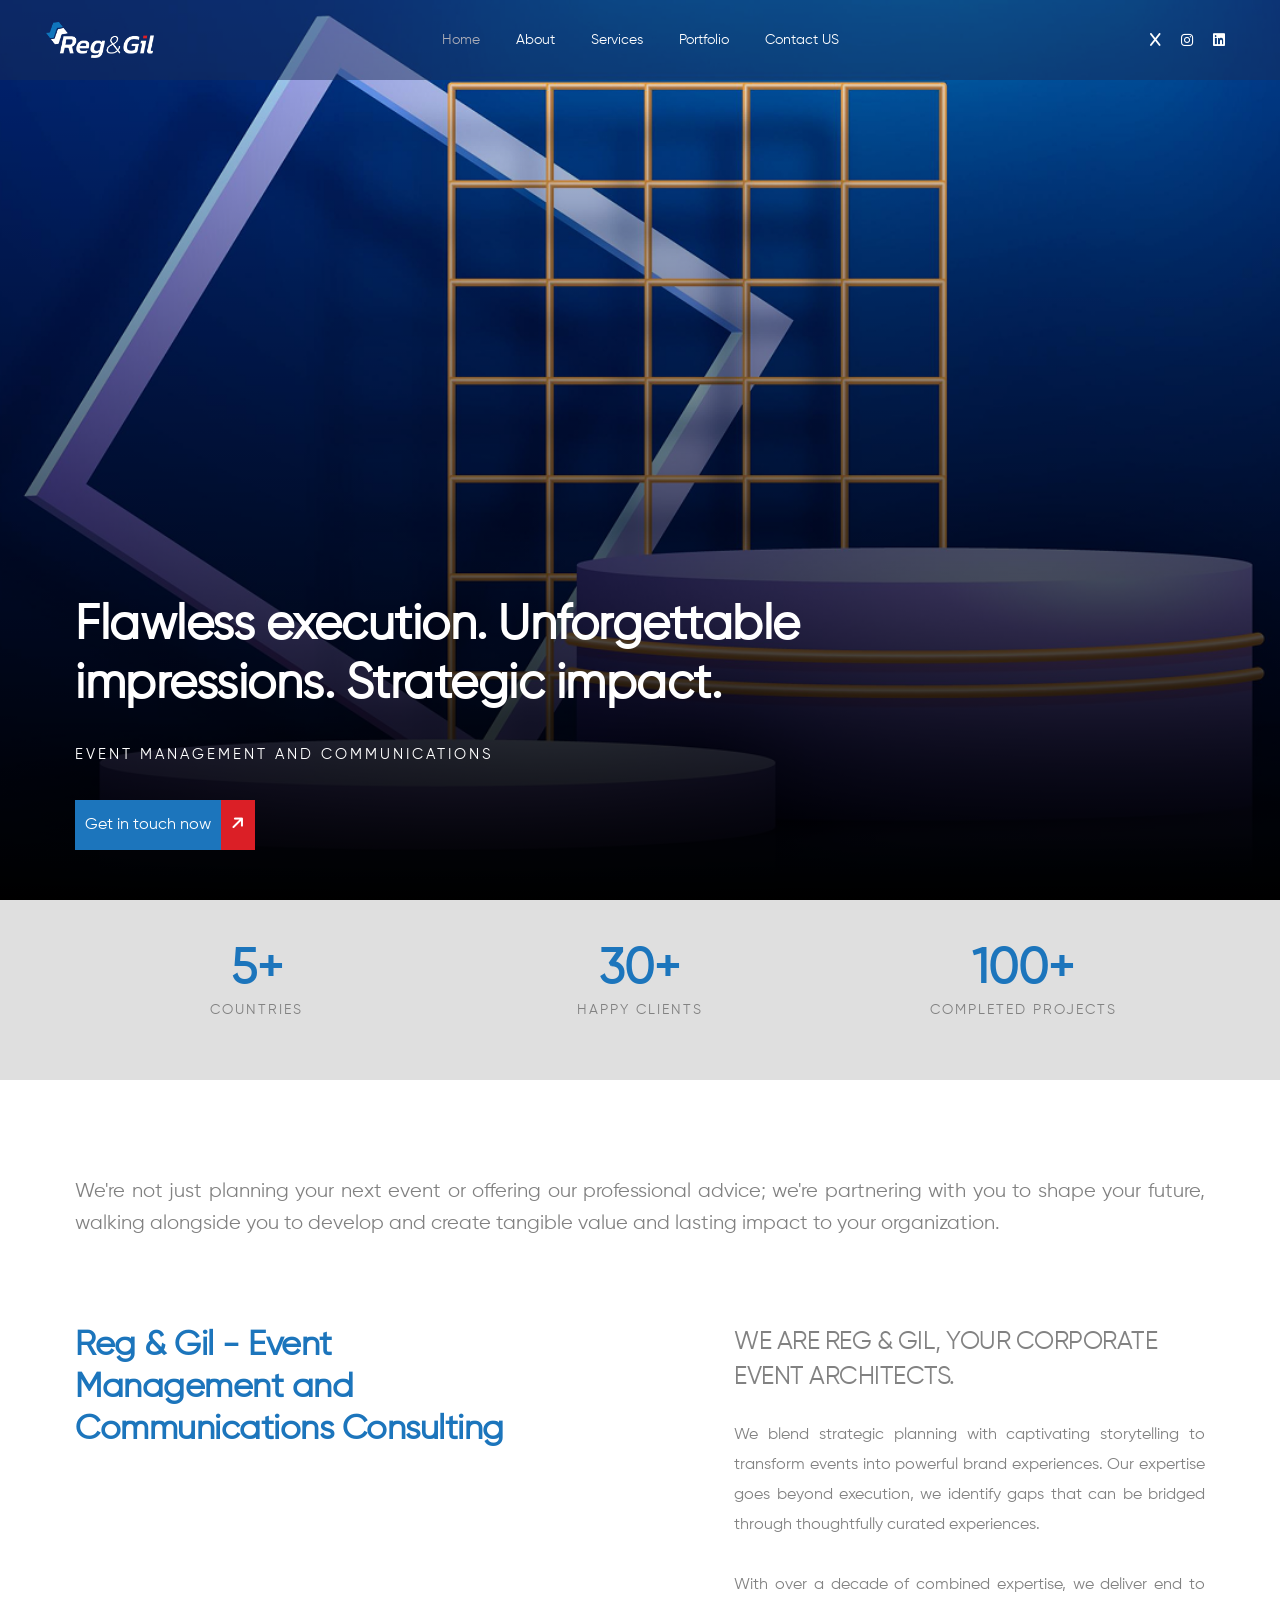
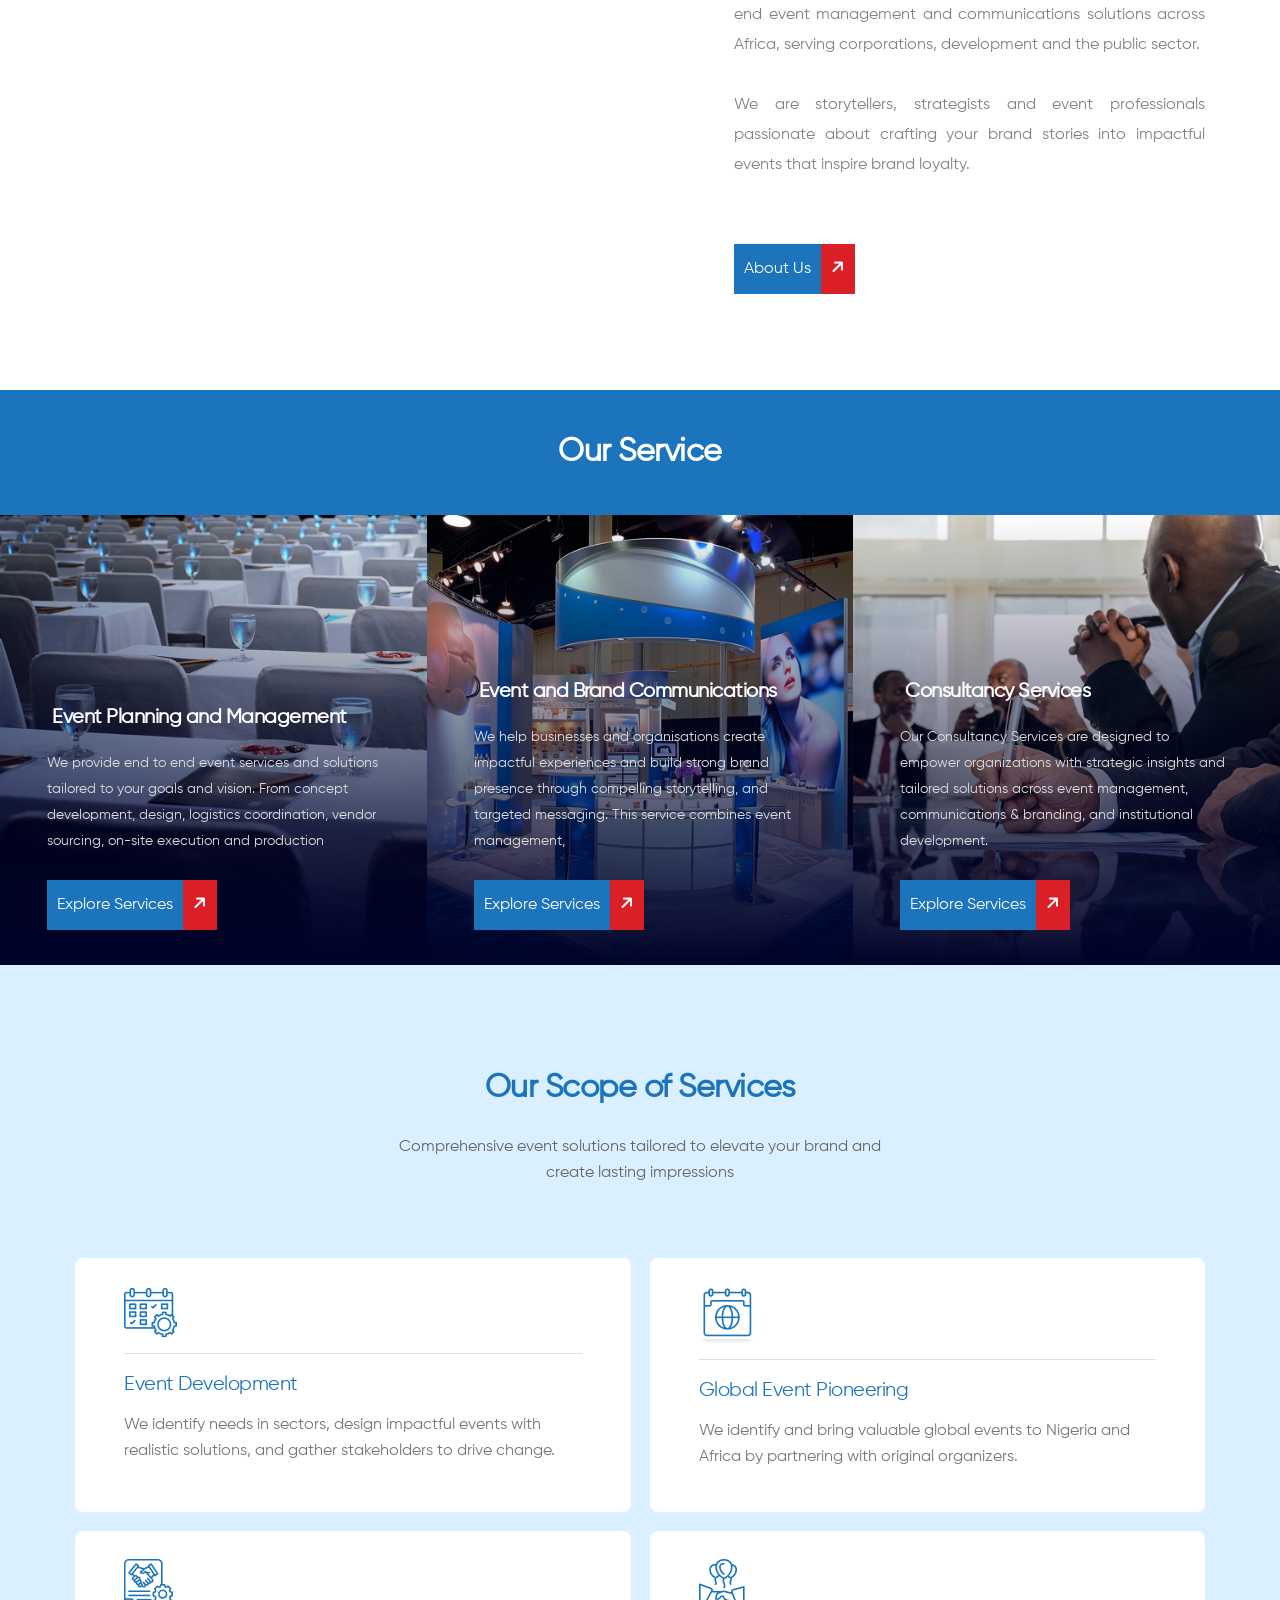
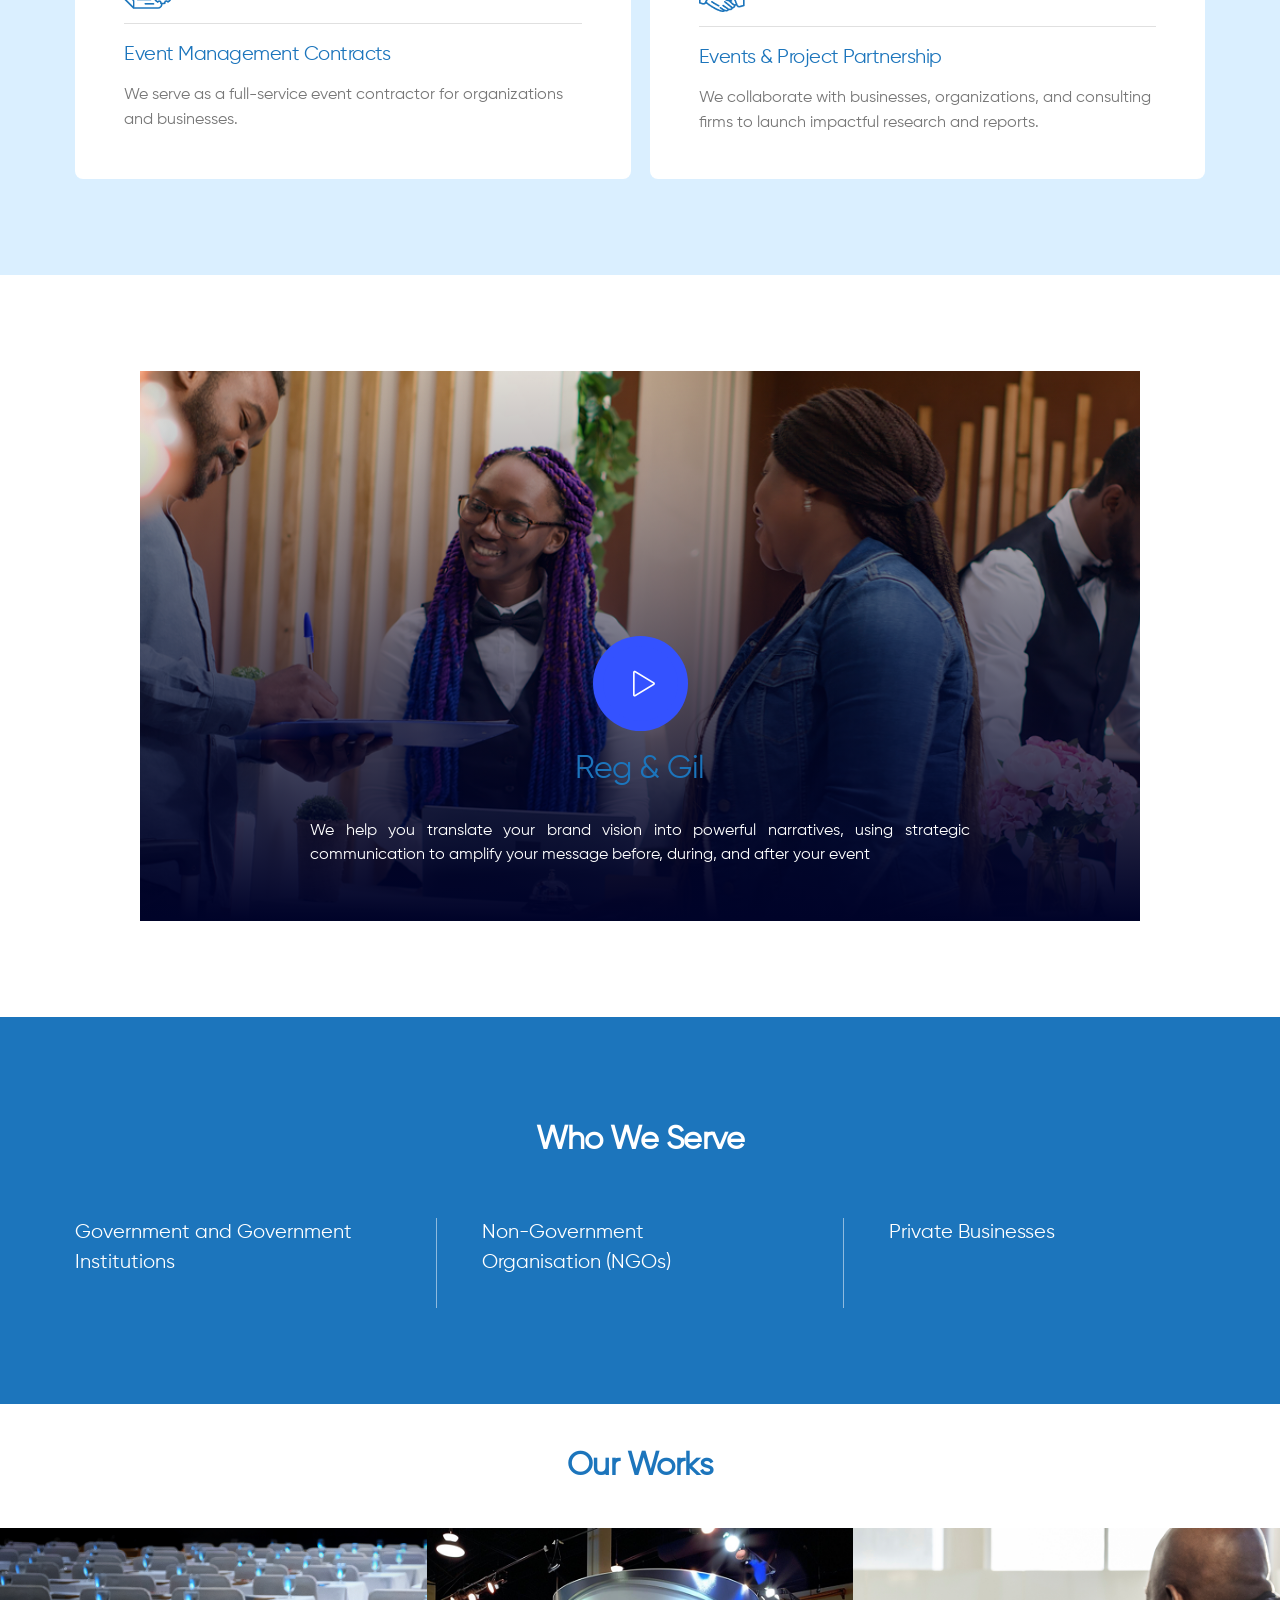
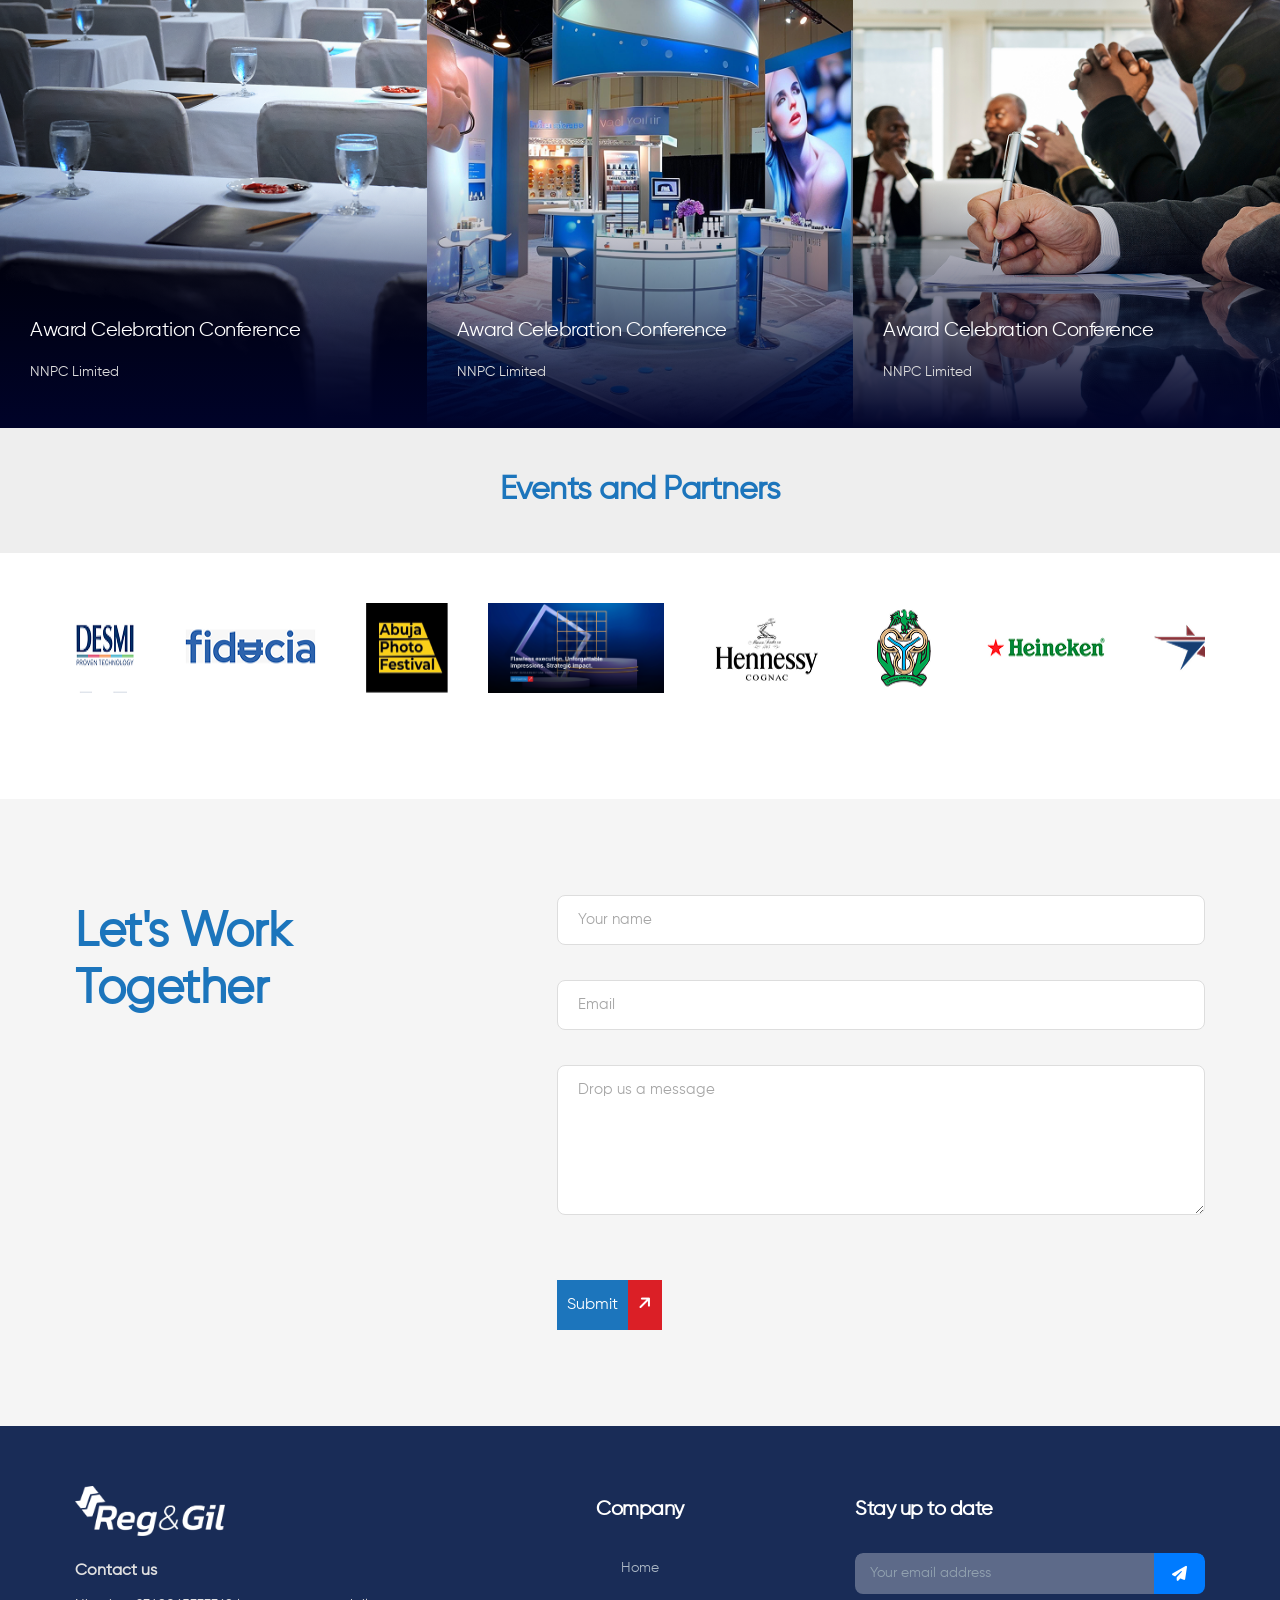
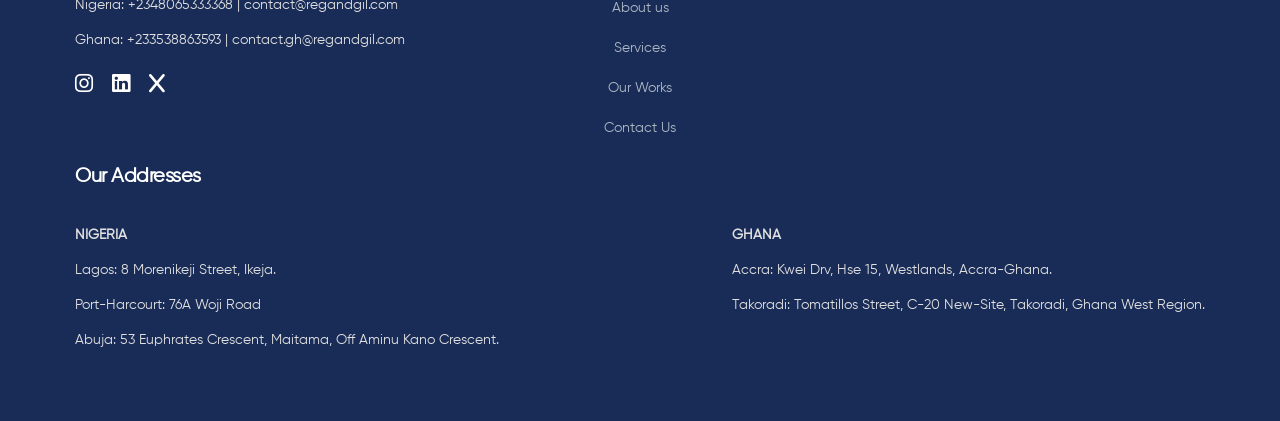
==== commit 8ca7834d: "updated contact us at the footer" ====
--- a/index.html
+++ b/index.html
@@ -525,7 +525,7 @@
         <div class="container footer-grid">
             <div class="footer-brand">
                 <img src="images/use/logo-white.png" alt="Reg&Gil Logo" class="footer-logo">
-                <p style="font-weight: 600; font-size: 16px;">Contact us:</p>
+                <p style="font-weight: 600; font-size: 16px;">Contact us</p>
                 <p>Nigeria: +2348065333368 | contact@regandgil.com</p>
                 <p>Ghana: +233538863593 | contact.gh@regandgil.com</p>
                 <div class="social-icons">
--- a/css/style.css
+++ b/css/style.css
@@ -22839,7 +22839,6 @@
 
 .office-locations {
     text-align: left;
-    padding: 0 20px;
 }
 
 .office-locations .location-item {
@@ -23244,7 +23243,8 @@
 }
 
 .social-icons {
-    margin-top: 40px;
+    margin-top: 15px;
+    margin-bottom: 20px;
 }
 
 .social-icons a {
